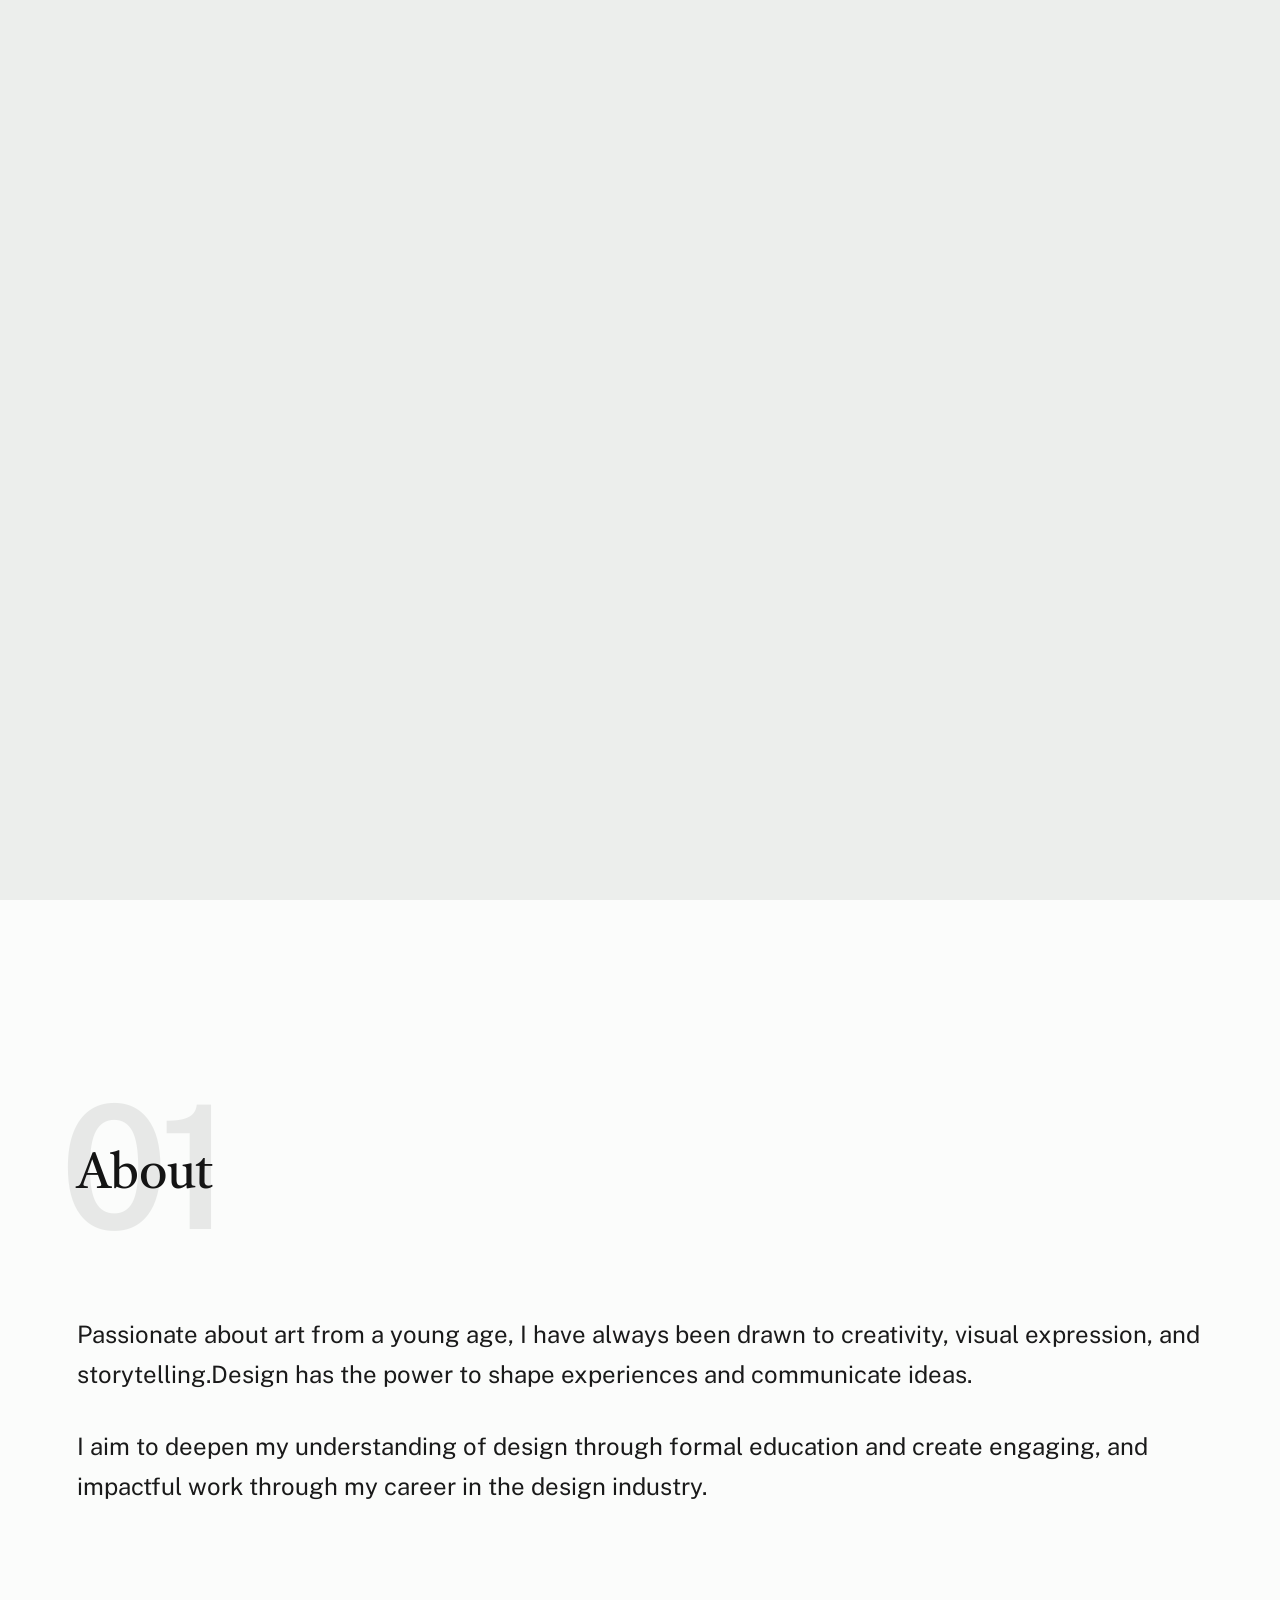
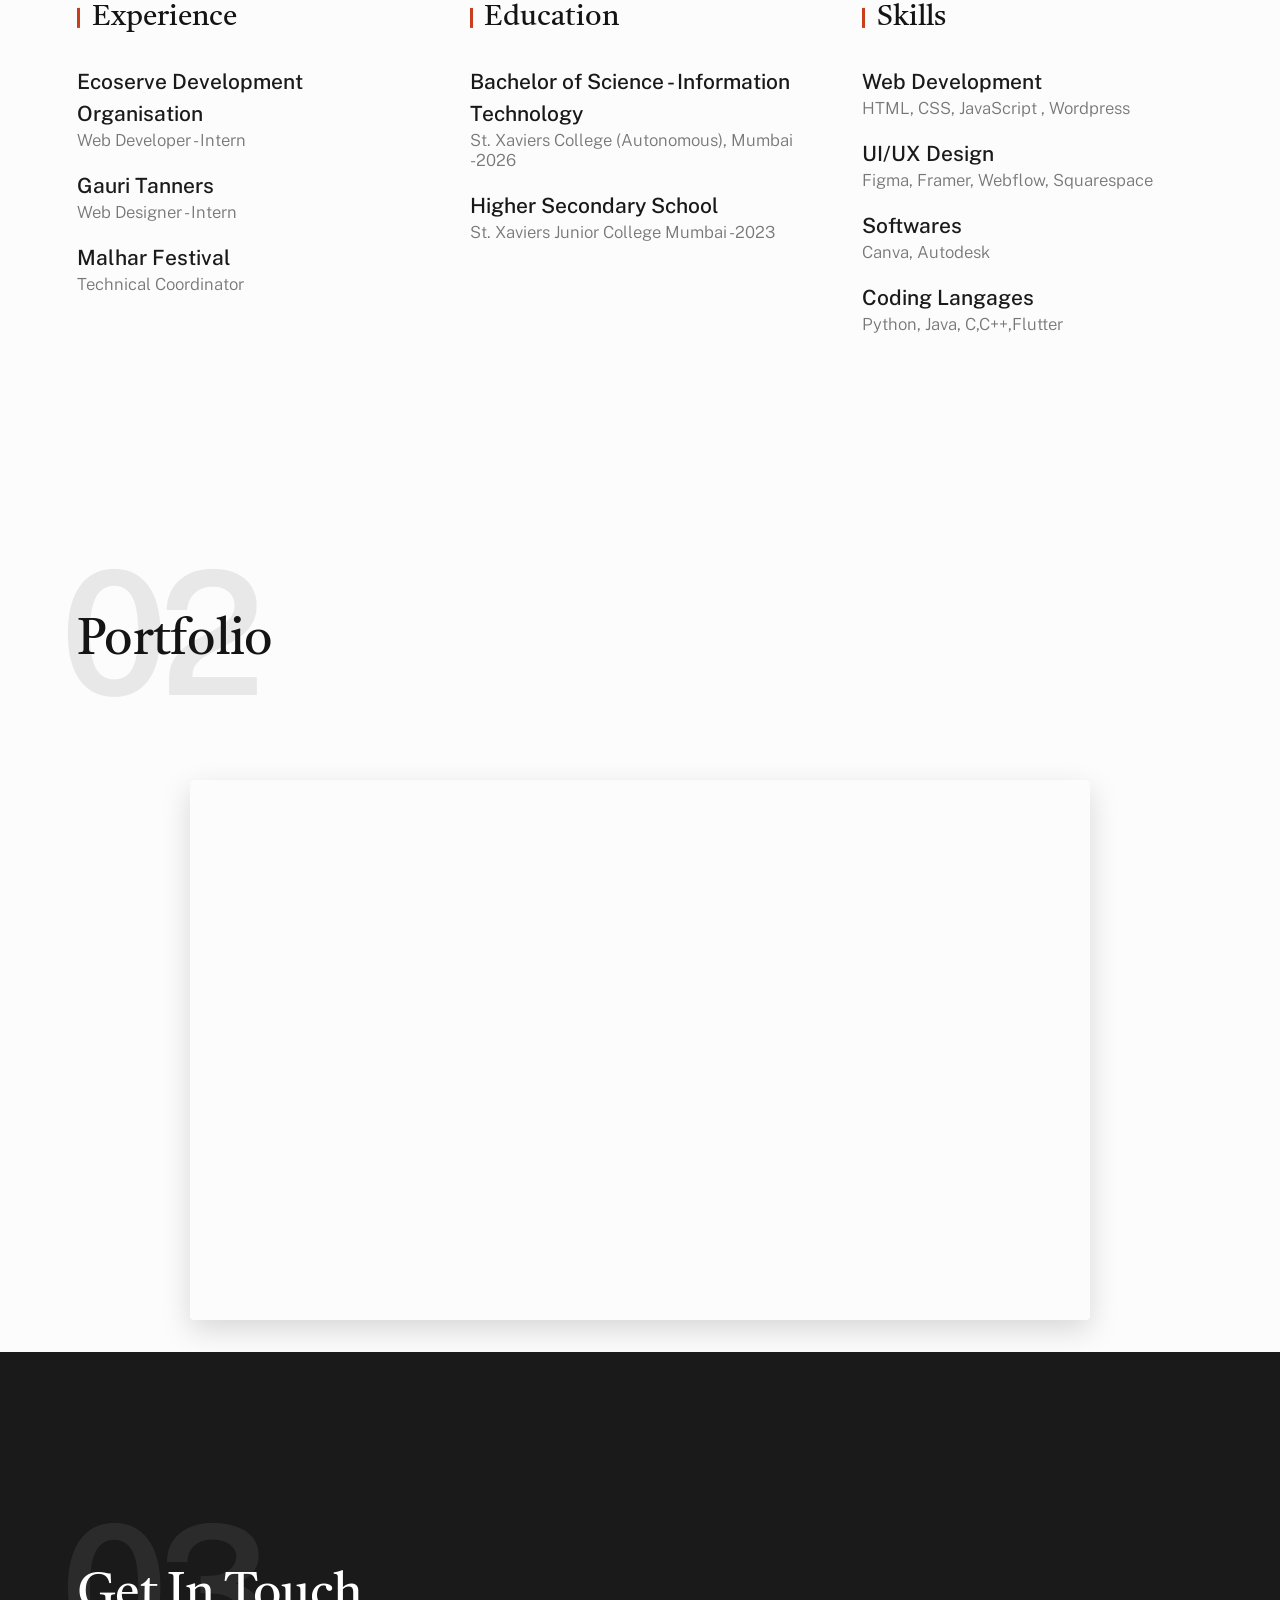
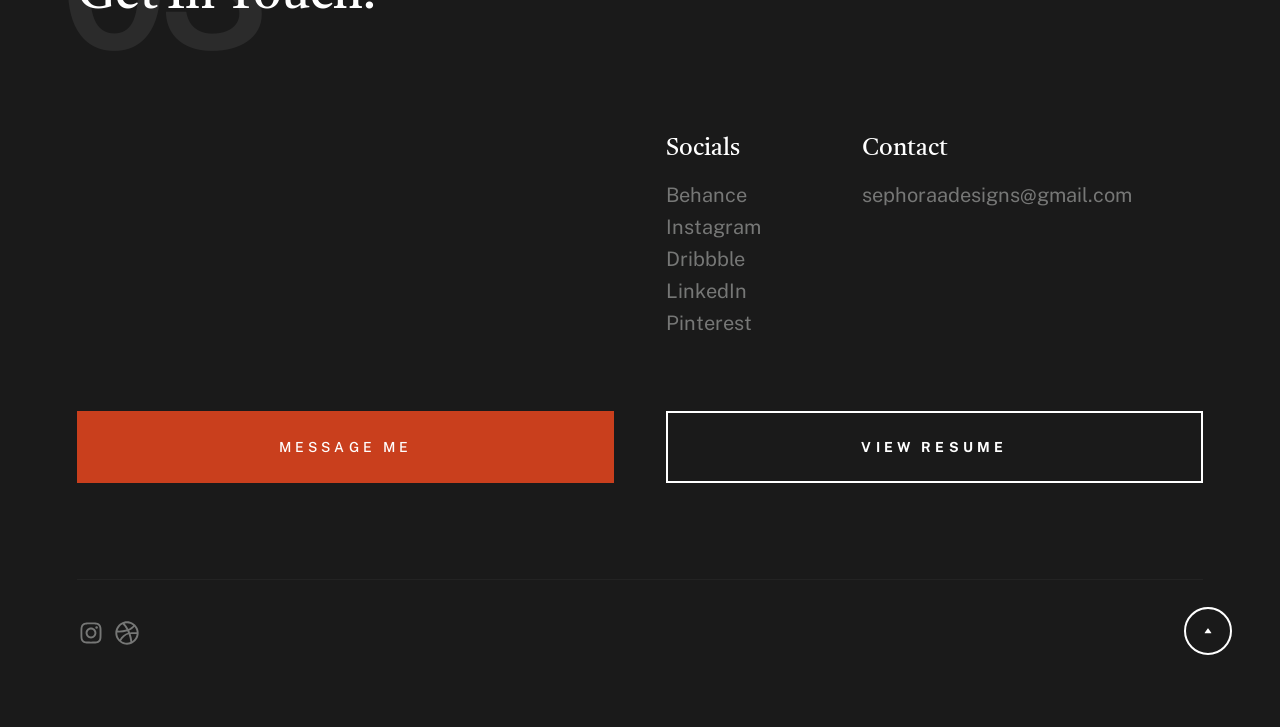
==== index.html @ ff4f4e4e "first upload" ====
<!doctype html>
<html lang="en" class="no-js">
  <head>
    <!--- basic page needs
    ================================================== -->
    <meta charset="utf-8" />
    <meta name="viewport" content="width=device-width, initial-scale=1" />
    <title>Sephora Fernandes</title>

    <script>
      document.documentElement.classList.remove("no-js");
      document.documentElement.classList.add("js");
    </script>

    <!-- CSS
    ================================================== -->
    <link rel="stylesheet" href="css/vendor.css" />
    <link rel="stylesheet" href="css/styles.css" />

    <!-- favicons
    ================================================== -->
    <link rel="apple-touch-icon" sizes="180x180" href="apple-touch-icon.png" />
    <link rel="icon" type="image/png" sizes="32x32" href="favicon-32x32.png" />
    <link rel="icon" type="image/png" sizes="16x16" href="favicon-16x16.png" />
    <link rel="manifest" href="site.webmanifest" />
  </head>

  <body id="top">
    <!-- preloader
    ================================================== -->
    <div id="preloader">
      <div id="loader" class="dots-fade">
        <div></div>
        <div></div>
        <div></div>
      </div>
    </div>

    <!-- page wrap
    ================================================== -->
    <div id="page" class="s-pagewrap">
      <!-- # site header 
        ================================================== -->
      <header class="s-header">
        <div class="row s-header__inner">
          <div class="s-header__block">
            <div class="s-header__logo">
              <a class="logo" href="index.html">
                <img src="images/logo.svg" alt="Homepage" />
              </a>
            </div>

            <a class="s-header__menu-toggle" href="#0"><span>Menu</span></a>
          </div>
          <!-- end s-header__block -->

          <nav class="s-header__nav">
            <ul class="s-header__menu-links">
              <li class="current">
                <a class="smoothscroll" href="#intro">Intro</a>
              </li>
              <li><a class="smoothscroll" href="#about">About</a></li>
              <li><a class="smoothscroll" href="#works">Works</a></li>
              <li><a class="smoothscroll" href="#footer">Contact</a></li>
            </ul>
            <!-- s-header__menu-links -->
          </nav>
          <!-- end s-header__nav -->
        </div>
        <!-- end s-header__inner -->
      </header>
      <!-- end s-header -->

      <!-- # intro
        ================================================== -->
      <section id="intro" class="s-intro target-section">
        <div class="row s-intro__content width-sixteen-col">
          <div class="column lg-12 s-intro__content-inner grid-block grid-16">
            <div class="s-intro__content-text">
              <!-- <div class="s-intro__content-pretitle text-pretitle">Hello</div> -->
              <h2 class="s-intro__content-title">
                Aspiring Designer crafting clean user-focused experiences.
              </h2>

              <div class="s-intro__content-btns">
                <a class="smoothscroll btn" href="#about">About </a>
                <a class="smoothscroll btn btn--stroke" href="#footer"
                  >Get In Touch</a
                >
              </div>
              <!-- s-intro__content-btns -->
            </div>
            <!-- s-intro__content-text -->
          </div>
          <!-- s-intro__content-inner -->
        </div>
        <!-- s-intro__content -->

        <ul class="s-intro__social social-list">
          <!-- Facebookicon -->
          <!-- <li>
            <a href="#0">
              <svg
                xmlns="http://www.w3.org/2000/svg"
                width="24"
                height="24"
                viewBox="0 0 24 24"
                style="fill: rgba(0, 0, 0, 1); transform:; -ms-filter:"
              >
                <path
                  d="M20,3H4C3.447,3,3,3.448,3,4v16c0,0.552,0.447,1,1,1h8.615v-6.96h-2.338v-2.725h2.338v-2c0-2.325,1.42-3.592,3.5-3.592 c0.699-0.002,1.399,0.034,2.095,0.107v2.42h-1.435c-1.128,0-1.348,0.538-1.348,1.325v1.735h2.697l-0.35,2.725h-2.348V21H20 c0.553,0,1-0.448,1-1V4C21,3.448,20.553,3,20,3z"
                ></path>
              </svg>
              <span class="u-screen-reader-text">Facebook</span>
            </a>
          </li> -->

          <!-- Twittericon -->
          <!-- <li>
            <a href="#0">
              <svg
                xmlns="http://www.w3.org/2000/svg"
                width="24"
                height="24"
                viewBox="0 0 24 24"
                style="fill: rgba(0, 0, 0, 1); transform:; -ms-filter:"
              >
                <path
                  d="M19.633,7.997c0.013,0.175,0.013,0.349,0.013,0.523c0,5.325-4.053,11.461-11.46,11.461c-2.282,0-4.402-0.661-6.186-1.809 c0.324,0.037,0.636,0.05,0.973,0.05c1.883,0,3.616-0.636,5.001-1.721c-1.771-0.037-3.255-1.197-3.767-2.793 c0.249,0.037,0.499,0.062,0.761,0.062c0.361,0,0.724-0.05,1.061-0.137c-1.847-0.374-3.23-1.995-3.23-3.953v-0.05 c0.537,0.299,1.16,0.486,1.82,0.511C3.534,9.419,2.823,8.184,2.823,6.787c0-0.748,0.199-1.434,0.548-2.032 c1.983,2.443,4.964,4.04,8.306,4.215c-0.062-0.3-0.1-0.611-0.1-0.923c0-2.22,1.796-4.028,4.028-4.028 c1.16,0,2.207,0.486,2.943,1.272c0.91-0.175,1.782-0.512,2.556-0.973c-0.299,0.935-0.936,1.721-1.771,2.22 c0.811-0.088,1.597-0.312,2.319-0.624C21.104,6.712,20.419,7.423,19.633,7.997z"
                ></path>
              </svg>
              <span class="u-screen-reader-text">Twitter</span>
            </a>
          </li> -->
          <li>
            <a href="#0">
              <svg
                xmlns="http://www.w3.org/2000/svg"
                width="24"
                height="24"
                viewBox="0 0 24 24"
                style="fill: rgba(0, 0, 0, 1); transform:; -ms-filter:"
              >
                <path
                  d="M11.999,7.377c-2.554,0-4.623,2.07-4.623,4.623c0,2.554,2.069,4.624,4.623,4.624c2.552,0,4.623-2.07,4.623-4.624 C16.622,9.447,14.551,7.377,11.999,7.377L11.999,7.377z M11.999,15.004c-1.659,0-3.004-1.345-3.004-3.003 c0-1.659,1.345-3.003,3.004-3.003s3.002,1.344,3.002,3.003C15.001,13.659,13.658,15.004,11.999,15.004L11.999,15.004z"
                ></path>
                <circle cx="16.806" cy="7.207" r="1.078"></circle>
                <path
                  d="M20.533,6.111c-0.469-1.209-1.424-2.165-2.633-2.632c-0.699-0.263-1.438-0.404-2.186-0.42 c-0.963-0.042-1.268-0.054-3.71-0.054s-2.755,0-3.71,0.054C7.548,3.074,6.809,3.215,6.11,3.479C4.9,3.946,3.945,4.902,3.477,6.111 c-0.263,0.7-0.404,1.438-0.419,2.186c-0.043,0.962-0.056,1.267-0.056,3.71c0,2.442,0,2.753,0.056,3.71 c0.015,0.748,0.156,1.486,0.419,2.187c0.469,1.208,1.424,2.164,2.634,2.632c0.696,0.272,1.435,0.426,2.185,0.45 c0.963,0.042,1.268,0.055,3.71,0.055s2.755,0,3.71-0.055c0.747-0.015,1.486-0.157,2.186-0.419c1.209-0.469,2.164-1.424,2.633-2.633 c0.263-0.7,0.404-1.438,0.419-2.186c0.043-0.962,0.056-1.267,0.056-3.71s0-2.753-0.056-3.71C20.941,7.57,20.801,6.819,20.533,6.111z M19.315,15.643c-0.007,0.576-0.111,1.147-0.311,1.688c-0.305,0.787-0.926,1.409-1.712,1.711c-0.535,0.199-1.099,0.303-1.67,0.311 c-0.95,0.044-1.218,0.055-3.654,0.055c-2.438,0-2.687,0-3.655-0.055c-0.569-0.007-1.135-0.112-1.669-0.311 c-0.789-0.301-1.414-0.923-1.719-1.711c-0.196-0.534-0.302-1.099-0.311-1.669c-0.043-0.95-0.053-1.218-0.053-3.654 c0-2.437,0-2.686,0.053-3.655c0.007-0.576,0.111-1.146,0.311-1.687c0.305-0.789,0.93-1.41,1.719-1.712 c0.534-0.198,1.1-0.303,1.669-0.311c0.951-0.043,1.218-0.055,3.655-0.055c2.437,0,2.687,0,3.654,0.055 c0.571,0.007,1.135,0.112,1.67,0.311c0.786,0.303,1.407,0.925,1.712,1.712c0.196,0.534,0.302,1.099,0.311,1.669 c0.043,0.951,0.054,1.218,0.054,3.655c0,2.436,0,2.698-0.043,3.654H19.315z"
                ></path>
              </svg>
              <span class="u-screen-reader-text">Instagram</span>
            </a>
          </li>
          <li>
            <a href="#0">
              <svg
                xmlns="http://www.w3.org/2000/svg"
                width="24"
                height="24"
                viewBox="0 0 24 24"
                style="fill: rgba(0, 0, 0, 1); transform:; -ms-filter:"
              >
                <path
                  d="M7.799,5.698c0.589,0,1.122,0.051,1.601,0.152c0.479,0.102,0.888,0.267,1.226,0.497 c0.337,0.23,0.598,0.539,0.783,0.929c0.184,0.389,0.276,0.873,0.276,1.452c0,0.625-0.142,1.146-0.428,1.563 c-0.285,0.417-0.708,0.76-1.27,1.028c0.764,0.22,1.335,0.607,1.712,1.16c0.377,0.553,0.566,1.219,0.566,1.998 c0,0.629-0.122,1.175-0.366,1.638c-0.244,0.463-0.576,0.84-0.995,1.13c-0.42,0.291-0.9,0.507-1.443,0.65 c-0.542,0.142-1.1,0.213-1.673,0.213H0V5.698H7.799z M7.332,10.989c0.482,0,0.879-0.115,1.191-0.346 c0.312-0.23,0.464-0.605,0.464-1.123c0-0.286-0.052-0.521-0.155-0.706c-0.103-0.184-0.241-0.328-0.413-0.434 c-0.172-0.105-0.371-0.179-0.598-0.221c-0.227-0.042-0.464-0.063-0.711-0.063H3.553v2.893H7.332z M7.561,16.508 c0.27,0,0.527-0.026,0.773-0.078c0.246-0.052,0.462-0.142,0.65-0.27c0.187-0.128,0.337-0.302,0.45-0.521 c0.113-0.22,0.169-0.501,0.169-0.843c0-0.673-0.19-1.154-0.57-1.443c-0.38-0.29-0.882-0.435-1.508-0.435H3.553v3.59H7.561z"
                ></path>
                <path
                  d="M16.358,16.622c0.387,0.376,0.943,0.564,1.668,0.564c0.521,0,0.97-0.131,1.346-0.394 c0.376-0.262,0.606-0.539,0.69-0.831h2.717c-0.435,1.348-1.101,2.31-2.001,2.886c-0.9,0.576-1.987,0.864-3.262,0.864 c-0.885,0-1.683-0.142-2.394-0.425c-0.711-0.283-1.314-0.686-1.811-1.207c-0.496-0.521-0.879-1.144-1.149-1.869 c-0.27-0.725-0.405-1.522-0.405-2.394c0-0.842,0.139-1.625,0.417-2.349c0.278-0.725,0.671-1.351,1.179-1.881 c0.508-0.529,1.114-0.946,1.821-1.249c0.706-0.303,1.488-0.455,2.346-0.455c0.957,0,1.792,0.185,2.503,0.554 c0.711,0.369,1.296,0.864,1.753,1.485c0.457,0.621,0.79,1.327,0.997,2.118c0.207,0.791,0.281,1.619,0.221,2.483h-8.36 C15.685,15.567,15.972,16.246,16.358,16.622z M19.249,11.298c-0.31-0.34-0.815-0.51-1.516-0.51c-0.457,0-0.836,0.078-1.137,0.233 c-0.301,0.156-0.542,0.349-0.722,0.58c-0.181,0.231-0.305,0.477-0.374,0.738c-0.069,0.262-0.111,0.494-0.125,0.697h4.66 C19.926,12.255,19.559,11.638,19.249,11.298z"
                ></path>
                <rect x="13.926" y="5.405" width="6.804" height="1.471"></rect>
              </svg>
              <span class="u-screen-reader-text">Behance</span>
            </a>
          </li>
          <li>
            <a href="#0">
              <svg
                xmlns="http://www.w3.org/2000/svg"
                width="24"
                height="24"
                viewBox="0 0 24 24"
                style="fill: rgba(0, 0, 0, 1); transform:; msfilter:"
              >
                <path
                  d="M20.66 6.98a9.932 9.932 0 0 0-3.641-3.64C15.486 2.447 13.813 2 12 2s-3.486.447-5.02 1.34c-1.533.893-2.747 2.107-3.64 3.64S2 10.187 2 12s.446 3.487 1.34 5.02a9.924 9.924 0 0 0 3.641 3.64C8.514 21.553 10.187 22 12 22s3.486-.447 5.02-1.34a9.932 9.932 0 0 0 3.641-3.64C21.554 15.487 22 13.813 22 12s-.446-3.487-1.34-5.02zM12 3.66c2 0 3.772.64 5.32 1.919-.92 1.174-2.286 2.14-4.1 2.9-1.002-1.813-2.088-3.327-3.261-4.54A7.715 7.715 0 0 1 12 3.66zM5.51 6.8a8.116 8.116 0 0 1 2.711-2.22c1.212 1.201 2.325 2.7 3.34 4.5-2 .6-4.114.9-6.341.9-.573 0-1.006-.013-1.3-.04A8.549 8.549 0 0 1 5.51 6.8zM3.66 12c0-.054.003-.12.01-.2.007-.08.01-.146.01-.2.254.014.641.02 1.161.02 2.666 0 5.146-.367 7.439-1.1.187.373.381.793.58 1.26-1.32.293-2.674 1.006-4.061 2.14S6.4 16.247 5.76 17.5c-1.4-1.587-2.1-3.42-2.1-5.5zM12 20.34c-1.894 0-3.594-.587-5.101-1.759.601-1.187 1.524-2.322 2.771-3.401 1.246-1.08 2.483-1.753 3.71-2.02a29.441 29.441 0 0 1 1.56 6.62 8.166 8.166 0 0 1-2.94.56zm7.08-3.96a8.351 8.351 0 0 1-2.58 2.621c-.24-2.08-.7-4.107-1.379-6.081.932-.066 1.765-.1 2.5-.1.799 0 1.686.034 2.659.1a8.098 8.098 0 0 1-1.2 3.46zm-1.24-5c-1.16 0-2.233.047-3.22.14a27.053 27.053 0 0 0-.68-1.62c2.066-.906 3.532-2.006 4.399-3.3 1.2 1.414 1.854 3.027 1.96 4.84-.812-.04-1.632-.06-2.459-.06z"
                ></path>
              </svg>
              <span class="u-screen-reader-text">Dribbble</span>
            </a>
          </li>
          <li>
            <a href="#0">
              <svg
                xmlns="http://www.w3.org/2000/svg"
                width="24"
                height="24"
                viewBox="0 0 24 24"
                style="fill: rgba(0, 0, 0, 1); transform:; -ms-filter:"
              >
                <path
                  d="M21,4H3C1.897,4,1,4.897,1,6v12c0,1.103,0.897,2,2,2h18c1.103,0,2-0.897,2-2V6C23,4.897,22.103,4,21,4z M21,6 v0.511l-9,7.2L3,6.511V6H21z M3,18V8.97l8.375,6.7C11.56,15.815,11.78,15.87,12,15.87s0.44-0.055,0.625-0.2L21,8.97V18H3z"
                ></path>
              </svg>
              <span class="u-screen-reader-text">Mail</span>
            </a>
          </li>
          <li>
            <a href="#0">
              <svg
                xmlns="http://www.w3.org/2000/svg"
                width="24"
                height="24"
                viewBox="0 0 24 24"
                style="fill: rgba(0, 0, 0, 1); transform:; msfilter:"
              >
                <path
                  d="M11.99 2C6.472 2 2 6.473 2 11.99c0 4.232 2.633 7.85 6.35 9.306-.088-.79-.166-2.006.034-2.868.182-.78 1.172-4.966 1.172-4.966s-.299-.599-.299-1.484c0-1.388.805-2.425 1.808-2.425.853 0 1.264.64 1.264 1.407 0 .858-.546 2.139-.827 3.327-.235.994.499 1.805 1.479 1.805 1.775 0 3.141-1.872 3.141-4.575 0-2.392-1.719-4.064-4.173-4.064-2.843 0-4.512 2.132-4.512 4.335 0 .858.331 1.779.744 2.28a.3.3 0 0 1 .069.286c-.076.315-.245.994-.277 1.133-.044.183-.145.222-.335.134-1.247-.581-2.027-2.405-2.027-3.871 0-3.151 2.289-6.045 6.601-6.045 3.466 0 6.159 2.469 6.159 5.77 0 3.444-2.171 6.213-5.184 6.213-1.013 0-1.964-.525-2.29-1.146l-.623 2.374c-.225.868-.834 1.956-1.241 2.62a10 10 0 0 0 2.958.445c5.517 0 9.99-4.473 9.99-9.99S17.507 2 11.99 2"
                ></path>
              </svg>
              <span class="u-screen-reader-text">Pinterest</span>
            </a>
          </li>
        </ul>
        <!-- end s-intro__social -->

        <div class="s-intro__content-media">
          <img
            src="images/sephora-intro.jpg"
            srcset="images/sephora-intro.jpg 1x, images/sephora-intro.jpg 2x"
            alt=""
          />
        </div>
        <!-- s-intro__content-media -->

        <!-- end s-intro__btn-download -->

        <div class="s-intro__scroll-down">
          <a href="#about" class="smoothscroll">
            <div class="scroll-icon">
              <svg
                xmlns="http://www.w3.org/2000/svg"
                width="24"
                height="24"
                viewBox="0 0 24 24"
                style="fill: rgba(0, 0, 0, 1); transform:; msfilter:"
              >
                <path
                  d="M11.178 19.569a.998.998 0 0 0 1.644 0l9-13A.999.999 0 0 0 21 5H3a1.002 1.002 0 0 0-.822 1.569l9 13z"
                ></path>
              </svg>
            </div>
            <span class="scroll-text u-screen-reader-text">Scroll Down</span>
          </a>
        </div>
        <!-- s-intro__scroll-down -->
      </section>
      <!-- end s-intro -->

      <!-- # about
        ================================================== -->
      <section id="about" class="s-about target-section">
        <div class="row s-about__content">
          <div class="column xl-12">
            <div class="section-header" data-num="01">
              <h2 class="text-display-title">About</h2>
            </div>
            <!-- end section-header -->

            <p class="attention-getter">
              Passionate about art from a young age, I have always been drawn to
              creativity, visual expression, and storytelling.Design has the
              power to shape experiences and communicate ideas.
            </p>

            <p class="attention-getter">
              I aim to deepen my understanding of design through formal
              education and create engaging, and impactful work through my
              career in the design industry.
            </p>

            <div class="grid-list-items s-about__blocks">
              <div class="grid-list-items__item s-about__block">
                <h4 class="s-about__block-title">Experience</h4>
                <ul class="s-about__list">
                  <li>
                    Ecoserve Development Organisation
                    <span>Web Developer - Intern </span>
                  </li>
                  <li>
                    Gauri Tanners
                    <span>Web Designer - Intern</span>
                  </li>
                  <li>
                    Malhar Festival
                    <span>Technical Coordinator</span>
                  </li>
                  <!-- <li>
                    Figma
                    <span>UI Designer</span>
                  </li>
                  <li>
                    Microsoft
                    <span>UI Designer</span>
                  </li> -->
                </ul>
              </div>
              <!--end s-about__block -->

              <div class="grid-list-items__item s-about__block">
                <h4 class="s-about__block-title">Education</h4>

                <ul class="s-about__list">
                  <li>
                    <a href="#0">
                      Bachelor of Science - Information Technology
                      <span
                        >St. Xaviers College (Autonomous), Mumbai -2026</span
                      >
                    </a>
                  </li>
                  <li>
                    <a href="#0">
                      Higher Secondary School
                      <span>St. Xaviers Junior College Mumbai -2023</span>
                    </a>
                  </li>
                </ul>
              </div>
              <!--end s-about__block -->

              <div class="grid-list-items__item s-about__block">
                <h4 class="s-about__block-title">Skills</h4>

                <ul class="s-about__list">
                  <li>
                    Web Development
                    <span>HTML, CSS, JavaScript , Wordpress</span>
                  </li>
                  <li>
                    UI/UX Design
                    <span>Figma, Framer, Webflow, Squarespace </span>
                  </li>
                  <li>
                    Softwares
                    <span>Canva, Autodesk </span>
                  </li>
                  <li>
                    Coding Langages
                    <span>Python, Java, C,C++,Flutter </span>
                  </li>
                </ul>
              </div>
              <!--end s-about__block -->
            </div>
            <!-- grid-list-items -->
          </div>
          <!--end column -->
        </div>
        <!--end s-about__content -->
      </section>
      <!-- end s-about -->

      <!-- # works
        ================================================== -->
      <!-- # works
    ================================================== -->
      <section id="works" class="s-works target-section">
        <div class="row">
          <div class="column xl-12">
            <div class="section-header" data-num="02">
              <h2 class="text-display-title">Portfolio</h2>
            </div>
            <!-- end section-header -->
          </div>
        </div>

        <div class="row">
          <div class="column xl-12">
            <div class="s-works__flipbook">
              <div
                style="
                  position: relative;
                  padding-top: max(60%, 324px);
                  width: 100%;
                  height: 0;
                "
              >
                <iframe
                  style="
                    position: absolute;
                    border: none;
                    width: 100%;
                    height: 100%;
                    left: 0;
                    top: 0;
                  "
                  src="https://online.fliphtml5.com/wwgcw/Portfolio_Final_compressed/"
                  title="Sephora Fernandes Portfolio"
                  seamless="seamless"
                  scrolling="no"
                  frameborder="0"
                  allowtransparency="true"
                  allowfullscreen="true"
                >
                </iframe>
              </div>
            </div>
            <!-- end s-works__flipbook -->
          </div>
        </div>
      </section>
      <!-- end s-works -->
      <!-- end s-works -->

      <!-- # numbers
        ================================================== -->

      <!-- end s-numbers -->

      <!-- # footer 
        ================================================== -->
      <footer id="footer" class="s-footer target-section">
        <div class="row">
          <div class="column lg-12">
            <div class="section-header light-on-dark" data-num="03">
              <h2 class="text-display-title">Get In Touch.</h2>
            </div>
            <!-- end section-header -->
          </div>
        </div>

        <div class="row s-footer__content">
          <div class="column xl-6 md-12 s-footer__block s-footer__about">
            <!-- <p class="attention-getter">
              Lorem ipsum dolor sit amet consectetur adipisicing elit. Voluptas
              illum quasi facere libero, fugiat laboriosam possimus amet
              consectetur adipisicing elit reprehenderit eveniet tempore
              quisquam ipsa id esse. Facere ratione dignissimos.
            </p> -->
          </div>
          <!-- end section-footer__about -->

          <div class="column xl-6 md-12 s-footer__block s-footer__site-links">
            <div class="row">
              <div class="column xl-4 lg-5 md-6 tab-12">
                <h5>Socials</h5>
                <ul class="link-list">
                  <!-- <li><a href="#0">Facebook</a></li> -->
                  <li>
                    <a href="https://www.behance.net/sephoraaa">Behance</a>
                  </li>
                  <li>
                    <a
                      href="https://www.instagram.com/artttgrid?utm_source=ig_web_button_share_sheet&igsh=ZDNlZDc0MzIxNw=="
                      >Instagram</a
                    >
                  </li>
                  <li><a href="#0">Dribbble</a></li>
                  <li>
                    <a href="https://www.linkedin.com/in/sephora-fernandes"
                      >LinkedIn</a
                    >
                  </li>
                  <li><a href="#0">Pinterest</a></li>
                  <!-- <li>
                    <a href="https://styleshout.com/go/hostinger/">Hostinger</a>
                  </li> -->
                </ul>
              </div>
              <div class="column xl-6 md-6 tab-12">
                <h5>Contact</h5>
                <ul class="link-list">
                  <li><a href="mailto:#0">sephoraadesigns@gmail.com</a></li>
                  <!-- <li><a href="tel:+1975432345">+197 543 2345</a></li> -->
                </ul>
              </div>
            </div>
          </div>
          <!-- end section-footer__site-links -->
        </div>
        <!-- end section-footer__content -->

        <div class="row s-footer__buttons">
          <div class="column xl-6 tab-12">
            <a href="mailto:#0" class="btn btn--primary btn--large u-fullwidth"
              >Message Me</a
            >
          </div>

          <div class="column xl-6 tab-12">
            <a
              href="/images/SephoraF_Resume.pdf"
              class="btn btn--stroke btn--large u-fullwidth"
              download
            >
              View Resume
            </a>
          </div>
        </div>
        <!-- end section-footer__buttons -->

        <div class="row s-footer__bottom">
          <div class="column xl-6 lg-12">
            <ul class="s-footer__social social-list">
              <li>
                <a href="#0">
                  <svg
                    xmlns="http://www.w3.org/2000/svg"
                    width="24"
                    height="24"
                    viewBox="0 0 24 24"
                    style="fill: rgba(0, 0, 0, 1); transform:; -ms-filter:"
                  >
                    <path
                      d="M11.999,7.377c-2.554,0-4.623,2.07-4.623,4.623c0,2.554,2.069,4.624,4.623,4.624c2.552,0,4.623-2.07,4.623-4.624 C16.622,9.447,14.551,7.377,11.999,7.377L11.999,7.377z M11.999,15.004c-1.659,0-3.004-1.345-3.004-3.003 c0-1.659,1.345-3.003,3.004-3.003s3.002,1.344,3.002,3.003C15.001,13.659,13.658,15.004,11.999,15.004L11.999,15.004z"
                    ></path>
                    <circle cx="16.806" cy="7.207" r="1.078"></circle>
                    <path
                      d="M20.533,6.111c-0.469-1.209-1.424-2.165-2.633-2.632c-0.699-0.263-1.438-0.404-2.186-0.42 c-0.963-0.042-1.268-0.054-3.71-0.054s-2.755,0-3.71,0.054C7.548,3.074,6.809,3.215,6.11,3.479C4.9,3.946,3.945,4.902,3.477,6.111 c-0.263,0.7-0.404,1.438-0.419,2.186c-0.043,0.962-0.056,1.267-0.056,3.71c0,2.442,0,2.753,0.056,3.71 c0.015,0.748,0.156,1.486,0.419,2.187c0.469,1.208,1.424,2.164,2.634,2.632c0.696,0.272,1.435,0.426,2.185,0.45 c0.963,0.042,1.268,0.055,3.71,0.055s2.755,0,3.71-0.055c0.747-0.015,1.486-0.157,2.186-0.419c1.209-0.469,2.164-1.424,2.633-2.633 c0.263-0.7,0.404-1.438,0.419-2.186c0.043-0.962,0.056-1.267,0.056-3.71s0-2.753-0.056-3.71C20.941,7.57,20.801,6.819,20.533,6.111z M19.315,15.643c-0.007,0.576-0.111,1.147-0.311,1.688c-0.305,0.787-0.926,1.409-1.712,1.711c-0.535,0.199-1.099,0.303-1.67,0.311 c-0.95,0.044-1.218,0.055-3.654,0.055c-2.438,0-2.687,0-3.655-0.055c-0.569-0.007-1.135-0.112-1.669-0.311 c-0.789-0.301-1.414-0.923-1.719-1.711c-0.196-0.534-0.302-1.099-0.311-1.669c-0.043-0.95-0.053-1.218-0.053-3.654 c0-2.437,0-2.686,0.053-3.655c0.007-0.576,0.111-1.146,0.311-1.687c0.305-0.789,0.93-1.41,1.719-1.712 c0.534-0.198,1.1-0.303,1.669-0.311c0.951-0.043,1.218-0.055,3.655-0.055c2.437,0,2.687,0,3.654,0.055 c0.571,0.007,1.135,0.112,1.67,0.311c0.786,0.303,1.407,0.925,1.712,1.712c0.196,0.534,0.302,1.099,0.311,1.669 c0.043,0.951,0.054,1.218,0.054,3.655c0,2.436,0,2.698-0.043,3.654H19.315z"
                    ></path>
                  </svg>
                  <span class="u-screen-reader-text">Instagram</span>
                </a>
              </li>
              <li>
                <a href="#0">
                  <svg
                    xmlns="http://www.w3.org/2000/svg"
                    width="24"
                    height="24"
                    viewBox="0 0 24 24"
                    style="fill: rgba(0, 0, 0, 1); transform:; msfilter:"
                  >
                    <path
                      d="M20.66 6.98a9.932 9.932 0 0 0-3.641-3.64C15.486 2.447 13.813 2 12 2s-3.486.447-5.02 1.34c-1.533.893-2.747 2.107-3.64 3.64S2 10.187 2 12s.446 3.487 1.34 5.02a9.924 9.924 0 0 0 3.641 3.64C8.514 21.553 10.187 22 12 22s3.486-.447 5.02-1.34a9.932 9.932 0 0 0 3.641-3.64C21.554 15.487 22 13.813 22 12s-.446-3.487-1.34-5.02zM12 3.66c2 0 3.772.64 5.32 1.919-.92 1.174-2.286 2.14-4.1 2.9-1.002-1.813-2.088-3.327-3.261-4.54A7.715 7.715 0 0 1 12 3.66zM5.51 6.8a8.116 8.116 0 0 1 2.711-2.22c1.212 1.201 2.325 2.7 3.34 4.5-2 .6-4.114.9-6.341.9-.573 0-1.006-.013-1.3-.04A8.549 8.549 0 0 1 5.51 6.8zM3.66 12c0-.054.003-.12.01-.2.007-.08.01-.146.01-.2.254.014.641.02 1.161.02 2.666 0 5.146-.367 7.439-1.1.187.373.381.793.58 1.26-1.32.293-2.674 1.006-4.061 2.14S6.4 16.247 5.76 17.5c-1.4-1.587-2.1-3.42-2.1-5.5zM12 20.34c-1.894 0-3.594-.587-5.101-1.759.601-1.187 1.524-2.322 2.771-3.401 1.246-1.08 2.483-1.753 3.71-2.02a29.441 29.441 0 0 1 1.56 6.62 8.166 8.166 0 0 1-2.94.56zm7.08-3.96a8.351 8.351 0 0 1-2.58 2.621c-.24-2.08-.7-4.107-1.379-6.081.932-.066 1.765-.1 2.5-.1.799 0 1.686.034 2.659.1a8.098 8.098 0 0 1-1.2 3.46zm-1.24-5c-1.16 0-2.233.047-3.22.14a27.053 27.053 0 0 0-.68-1.62c2.066-.906 3.532-2.006 4.399-3.3 1.2 1.414 1.854 3.027 1.96 4.84-.812-.04-1.632-.06-2.459-.06z"
                    ></path>
                  </svg>
                  <span class="u-screen-reader-text">Dribbble</span>
                </a>
              </li>
            </ul>
          </div>
          <!-- end section-footer__social -->

          <div class="column xl-6 lg-12">
            <p class="ss-copyright">
              <!-- <span>© Copyright Hudson 2023</span>
              <span
                >Design by
                <a href="https://styleshout.com/">StyleShout</a> Distribution by
                <a href="https://themewagon.com">ThemeWagon</a></span
              > -->
            </p>
          </div>
        </div>
        <!-- end section-footer__bottom -->

        <div class="ss-go-top">
          <a class="smoothscroll" title="Back to Top" href="#top">
            <svg
              xmlns="http://www.w3.org/2000/svg"
              width="24"
              height="24"
              viewBox="0 0 24 24"
              style="fill: rgba(0, 0, 0, 1); transform:; msfilter:"
            >
              <path
                d="M5.536 21.886a1.004 1.004 0 0 0 1.033-.064l13-9a1 1 0 0 0 0-1.644l-13-9A1 1 0 0 0 5 3v18a1 1 0 0 0 .536.886z"
              ></path>
            </svg>
          </a>
          <span>Back To Top</span>
        </div>
        <!-- end ss-go-top -->
      </footer>
      <!-- end s-footer -->
    </div>
    <!-- end page-wrap -->

    <!-- Java Script
    ================================================== -->
    <script src="js/plugins.js"></script>
    <script src="js/main.js"></script>
  </body>
</html>
---- css/vendor.css ----
/* ===================================================================
 * Hudson Third-party Stylesheets
 * Template Ver. 1.0.0
 * 04-03-2023
 * -------------------------------------------------------------------
 *
 * TOC:
 * # PrismJS 
 * # Swiper
 * # GLightbox
 *
 * ------------------------------------------------------------------- */
 

/* ===================================================================
 * # PrismJS 1.20.0
 *   https://prismjs.com/download.html#themes=prism-okaidia&languages=markup+css+clike+javascript+markup-templating+php 
 *   
 *   okaidia theme for JavaScript, CSS and HTML
 *   Loosely based on Monokai textmate theme by http://www.monokai.nl/
 *   @author ocodia
 * ------------------------------------------------------------------- */
code[class*=language-],
pre[class*=language-] {
    color          : #f8f8f2;
    background     : none;
    text-shadow    : 0 1px rgba(0, 0, 0, 0.3);
    font-family    : var(--font-mono);
    font-size      : calc(var(--text-size) * 0.9444);
    text-align     : left;
    white-space    : pre;
    word-spacing   : normal;
    word-break     : normal;
    word-wrap      : normal;
    line-height    : var(--vspace-1);
    -moz-tab-size  : 4;
    -o-tab-size    : 4;
    tab-size       : 4;
    -webkit-hyphens: none;
    hyphens        : none;
}

/* Code blocks */
pre[class*=language-] {
    padding : var(--vspace-0_5) 0 var(--vspace-1);
    margin  : var(--vspace-1) 0;
    overflow: auto;
}

:not(pre)>code[class*=language-],
pre[class*=language-] {
    background: #272822;
}

/* Inline code */
:not(pre)>code[class*=language-] {
    padding    : 0.1em;
    white-space: normal;
}

.token.comment,
.token.prolog,
.token.doctype,
.token.cdata {
    color: slategray;
}

.token.punctuation {
    color: #f8f8f2;
}

.token.namespace {
    opacity: 0.7;
}

.token.property,
.token.tag,
.token.constant,
.token.symbol,
.token.deleted {
    color: #f92672;
}

.token.boolean,
.token.number {
    color: #ae81ff;
}

.token.selector,
.token.attr-name,
.token.string,
.token.char,
.token.builtin,
.token.inserted {
    color: #a6e22e;
}

.token.operator,
.token.entity,
.token.url,
.language-css .token.string,
.style .token.string,
.token.variable {
    color: #f8f8f2;
}

.token.atrule,
.token.attr-value,
.token.function,
.token.class-name {
    color: #e6db74;
}

.token.keyword {
    color: #66d9ef;
}

.token.regex,
.token.important {
    color: #fd971f;
}

.token.important,
.token.bold {
    font-weight: bold;
}

.token.italic {
    font-style: italic;
}

.token.entity {
    cursor: help;
}


/* ===================================================================
 * # Swiper 6.4.5
 *   Most modern mobile touch slider and framework with hardware accelerated transitions
 *   https://swiperjs.com
 *
 *   Copyright 2014-2020 Vladimir Kharlampidi
 *
 *   Released under the MIT License
 *
 *   Released on: December 18, 2020
 * ------------------------------------------------------------------- */
@font-face {
    font-family: "swiper-icons";
    src        : url("data:application/font-woff;charset=utf-8;base64, [base64]//wADZ2x5ZgAAAywAAADMAAAD2MHtryVoZWFkAAABbAAAADAAAAA2E2+eoWhoZWEAAAGcAAAAHwAAACQC9gDzaG10eAAAAigAAAAZAAAArgJkABFsb2NhAAAC0AAAAFoAAABaFQAUGG1heHAAAAG8AAAAHwAAACAAcABAbmFtZQAAA/gAAAE5AAACXvFdBwlwb3N0AAAFNAAAAGIAAACE5s74hXjaY2BkYGAAYpf5Hu/j+W2+MnAzMYDAzaX6QjD6/4//Bxj5GA8AuRwMYGkAPywL13jaY2BkYGA88P8Agx4j+/8fQDYfA1AEBWgDAIB2BOoAeNpjYGRgYNBh4GdgYgABEMnIABJzYNADCQAACWgAsQB42mNgYfzCOIGBlYGB0YcxjYGBwR1Kf2WQZGhhYGBiYGVmgAFGBiQQkOaawtDAoMBQxXjg/wEGPcYDDA4wNUA2CCgwsAAAO4EL6gAAeNpj2M0gyAACqxgGNWBkZ2D4/wMA+xkDdgAAAHjaY2BgYGaAYBkGRgYQiAHyGMF8FgYHIM3DwMHABGQrMOgyWDLEM1T9/w8UBfEMgLzE////P/5//f/V/xv+r4eaAAeMbAxwIUYmIMHEgKYAYjUcsDAwsLKxc3BycfPw8jEQA/[base64]/uznmfPFBNODM2K7MTQ45YEAZqGP81AmGGcF3iPqOop0r1SPTaTbVkfUe4HXj97wYE+yNwWYxwWu4v1ugWHgo3S1XdZEVqWM7ET0cfnLGxWfkgR42o2PvWrDMBSFj/IHLaF0zKjRgdiVMwScNRAoWUoH78Y2icB/yIY09An6AH2Bdu/UB+yxopYshQiEvnvu0dURgDt8QeC8PDw7Fpji3fEA4z/PEJ6YOB5hKh4dj3EvXhxPqH/SKUY3rJ7srZ4FZnh1PMAtPhwP6fl2PMJMPDgeQ4rY8YT6Gzao0eAEA409DuggmTnFnOcSCiEiLMgxCiTI6Cq5DZUd3Qmp10vO0LaLTd2cjN4fOumlc7lUYbSQcZFkutRG7g6JKZKy0RmdLY680CDnEJ+UMkpFFe1RN7nxdVpXrC4aTtnaurOnYercZg2YVmLN/d/gczfEimrE/fs/bOuq29Zmn8tloORaXgZgGa78yO9/cnXm2BpaGvq25Dv9S4E9+5SIc9PqupJKhYFSSl47+Qcr1mYNAAAAeNptw0cKwkAAAMDZJA8Q7OUJvkLsPfZ6zFVERPy8qHh2YER+3i/BP83vIBLLySsoKimrqKqpa2hp6+jq6RsYGhmbmJqZSy0sraxtbO3sHRydnEMU4uR6yx7JJXveP7WrDycAAAAAAAH//wACeNpjYGRgYOABYhkgZgJCZgZNBkYGLQZtIJsFLMYAAAw3ALgAeNolizEKgDAQBCchRbC2sFER0YD6qVQiBCv/H9ezGI6Z5XBAw8CBK/m5iQQVauVbXLnOrMZv2oLdKFa8Pjuru2hJzGabmOSLzNMzvutpB3N42mNgZGBg4GKQYzBhYMxJLMlj4GBgAYow/P/PAJJhLM6sSoWKfWCAAwDAjgbRAAB42mNgYGBkAIIbCZo5IPrmUn0hGA0AO8EFTQAA") format("woff");
    font-weight: 400;
    font-style : normal;
}

:root {
    --swiper-theme-color: #007aff;
}

.swiper-container {
    margin-left : auto;
    margin-right: auto;
    position    : relative;
    overflow    : hidden;
    list-style  : none;
    padding     : 0;
    /* Fix of Webkit flickering */
    z-index     : 1;
}

.swiper-container-vertical>.swiper-wrapper {
    flex-direction: column;
}

.swiper-wrapper {
    position           : relative;
    width              : 100%;
    height             : 100%;
    z-index            : 1;
    display            : flex;
    transition-property: transform;
    box-sizing         : content-box;
}

.swiper-container-android .swiper-slide,
.swiper-wrapper {
    transform: translate3d(0px, 0, 0);
}

.swiper-container-multirow>.swiper-wrapper {
    flex-wrap: wrap;
}

.swiper-container-multirow-column>.swiper-wrapper {
    flex-wrap     : wrap;
    flex-direction: column;
}

.swiper-container-free-mode>.swiper-wrapper {
    transition-timing-function: ease-out;
    margin                    : 0 auto;
}

.swiper-slide {
    flex-shrink        : 0;
    width              : 100%;
    height             : 100%;
    position           : relative;
    transition-property: transform;
}

.swiper-slide-invisible-blank {
    visibility: hidden;
}

/* Auto Height */
.swiper-container-autoheight,
.swiper-container-autoheight .swiper-slide {
    height: auto;
}

.swiper-container-autoheight .swiper-wrapper {
    align-items        : flex-start;
    transition-property: transform, height;
}

/* 3D Effects */
.swiper-container-3d {
    perspective: 1200px;
}

.swiper-container-3d .swiper-wrapper,
.swiper-container-3d .swiper-slide,
.swiper-container-3d .swiper-slide-shadow-left,
.swiper-container-3d .swiper-slide-shadow-right,
.swiper-container-3d .swiper-slide-shadow-top,
.swiper-container-3d .swiper-slide-shadow-bottom,
.swiper-container-3d .swiper-cube-shadow {
    transform-style: preserve-3d;
}

.swiper-container-3d .swiper-slide-shadow-left,
.swiper-container-3d .swiper-slide-shadow-right,
.swiper-container-3d .swiper-slide-shadow-top,
.swiper-container-3d .swiper-slide-shadow-bottom {
    position      : absolute;
    left          : 0;
    top           : 0;
    width         : 100%;
    height        : 100%;
    pointer-events: none;
    z-index       : 10;
}

.swiper-container-3d .swiper-slide-shadow-left {
    background-image: linear-gradient(to left, rgba(0, 0, 0, 0.5), rgba(0, 0, 0, 0));
}

.swiper-container-3d .swiper-slide-shadow-right {
    background-image: linear-gradient(to right, rgba(0, 0, 0, 0.5), rgba(0, 0, 0, 0));
}

.swiper-container-3d .swiper-slide-shadow-top {
    background-image: linear-gradient(to top, rgba(0, 0, 0, 0.5), rgba(0, 0, 0, 0));
}

.swiper-container-3d .swiper-slide-shadow-bottom {
    background-image: linear-gradient(to bottom, rgba(0, 0, 0, 0.5), rgba(0, 0, 0, 0));
}

/* CSS Mode */
.swiper-container-css-mode>.swiper-wrapper {
    overflow          : auto;
    scrollbar-width   : none;
    /* For Firefox */
    -ms-overflow-style: none;
    /* For Internet Explorer and Edge */
}

.swiper-container-css-mode>.swiper-wrapper::-webkit-scrollbar {
    display: none;
}

.swiper-container-css-mode>.swiper-wrapper>.swiper-slide {
    scroll-snap-align: start start;
}

.swiper-container-horizontal.swiper-container-css-mode>.swiper-wrapper {
    scroll-snap-type: x mandatory;
}

.swiper-container-vertical.swiper-container-css-mode>.swiper-wrapper {
    scroll-snap-type: y mandatory;
}

:root {
    --swiper-navigation-size : 44px;
    /*
    --swiper-navigation-color: var(--swiper-theme-color);
    */
}

.swiper-button-prev,
.swiper-button-next {
    position       : absolute;
    top            : 50%;
    width          : calc(var(--swiper-navigation-size) / 44 * 27);
    height         : var(--swiper-navigation-size);
    margin-top     : calc(-1 * var(--swiper-navigation-size) / 2);
    z-index        : 10;
    cursor         : pointer;
    display        : flex;
    align-items    : center;
    justify-content: center;
    color          : var(--swiper-navigation-color, var(--swiper-theme-color));
}

.swiper-button-prev.swiper-button-disabled,
.swiper-button-next.swiper-button-disabled {
    opacity       : 0.35;
    cursor        : auto;
    pointer-events: none;
}

.swiper-button-prev:after,
.swiper-button-next:after {
    font-family   : swiper-icons;
    font-size     : var(--swiper-navigation-size);
    text-transform: none !important;
    letter-spacing: 0;
    text-transform: none;
    font-variant  : initial;
    line-height   : 1;
}

.swiper-button-prev,
.swiper-container-rtl .swiper-button-next {
    left : 10px;
    right: auto;
}

.swiper-button-prev:after,
.swiper-container-rtl .swiper-button-next:after {
    content: "prev";
}

.swiper-button-next,
.swiper-container-rtl .swiper-button-prev {
    right: 10px;
    left : auto;
}

.swiper-button-next:after,
.swiper-container-rtl .swiper-button-prev:after {
    content: "next";
}

.swiper-button-prev.swiper-button-white,
.swiper-button-next.swiper-button-white {
    --swiper-navigation-color: #ffffff;
}

.swiper-button-prev.swiper-button-black,
.swiper-button-next.swiper-button-black {
    --swiper-navigation-color: #000000;
}

.swiper-button-lock {
    display: none;
}

:root {
    /*
    --swiper-pagination-color: var(--swiper-theme-color);
    */
}

.swiper-pagination {
    position  : absolute;
    text-align: center;
    transition: 300ms opacity;
    transform : translate3d(0, 0, 0);
    z-index   : 10;
}

.swiper-pagination.swiper-pagination-hidden {
    opacity: 0;
}

/* Common Styles */
.swiper-pagination-fraction,
.swiper-pagination-custom,
.swiper-container-horizontal>.swiper-pagination-bullets {
    bottom: 10px;
    left  : 0;
    width : 100%;
}

/* Bullets */
.swiper-pagination-bullets-dynamic {
    overflow : hidden;
    font-size: 0;
}

.swiper-pagination-bullets-dynamic .swiper-pagination-bullet {
    transform: scale(0.33);
    position : relative;
}

.swiper-pagination-bullets-dynamic .swiper-pagination-bullet-active {
    transform: scale(1);
}

.swiper-pagination-bullets-dynamic .swiper-pagination-bullet-active-main {
    transform: scale(1);
}

.swiper-pagination-bullets-dynamic .swiper-pagination-bullet-active-prev {
    transform: scale(0.66);
}

.swiper-pagination-bullets-dynamic .swiper-pagination-bullet-active-prev-prev {
    transform: scale(0.33);
}

.swiper-pagination-bullets-dynamic .swiper-pagination-bullet-active-next {
    transform: scale(0.66);
}

.swiper-pagination-bullets-dynamic .swiper-pagination-bullet-active-next-next {
    transform: scale(0.33);
}

.swiper-pagination-bullet {
    width        : 8px;
    height       : 8px;
    display      : inline-block;
    border-radius: 100%;
    background   : #000;
    opacity      : 0.2;
}

button.swiper-pagination-bullet {
    border            : none;
    margin            : 0;
    padding           : 0;
    box-shadow        : none;
    -webkit-appearance: none;
    -moz-appearance   : none;
    appearance        : none;
}

.swiper-pagination-clickable .swiper-pagination-bullet {
    cursor: pointer;
}

.swiper-pagination-bullet-active {
    opacity   : 1;
    background: var(--swiper-pagination-color, var(--swiper-theme-color));
}

.swiper-container-vertical>.swiper-pagination-bullets {
    right    : 10px;
    top      : 50%;
    transform: translate3d(0px, -50%, 0);
}

.swiper-container-vertical>.swiper-pagination-bullets .swiper-pagination-bullet {
    margin : 6px 0;
    display: block;
}

.swiper-container-vertical>.swiper-pagination-bullets.swiper-pagination-bullets-dynamic {
    top      : 50%;
    transform: translateY(-50%);
    width    : 8px;
}

.swiper-container-vertical>.swiper-pagination-bullets.swiper-pagination-bullets-dynamic .swiper-pagination-bullet {
    display   : inline-block;
    transition: 200ms transform, 200ms top;
}

.swiper-container-horizontal>.swiper-pagination-bullets .swiper-pagination-bullet {
    margin: 0 4px;
}

.swiper-container-horizontal>.swiper-pagination-bullets.swiper-pagination-bullets-dynamic {
    left       : 50%;
    transform  : translateX(-50%);
    white-space: nowrap;
}

.swiper-container-horizontal>.swiper-pagination-bullets.swiper-pagination-bullets-dynamic .swiper-pagination-bullet {
    transition: 200ms transform, 200ms left;
}

.swiper-container-horizontal.swiper-container-rtl>.swiper-pagination-bullets-dynamic .swiper-pagination-bullet {
    transition: 200ms transform, 200ms right;
}

/* Progress */
.swiper-pagination-progressbar {
    background: rgba(0, 0, 0, 0.25);
    position  : absolute;
}

.swiper-pagination-progressbar .swiper-pagination-progressbar-fill {
    background      : var(--swiper-pagination-color, var(--swiper-theme-color));
    position        : absolute;
    left            : 0;
    top             : 0;
    width           : 100%;
    height          : 100%;
    transform       : scale(0);
    transform-origin: left top;
}

.swiper-container-rtl .swiper-pagination-progressbar .swiper-pagination-progressbar-fill {
    transform-origin: right top;
}

.swiper-container-horizontal>.swiper-pagination-progressbar,
.swiper-container-vertical>.swiper-pagination-progressbar.swiper-pagination-progressbar-opposite {
    width : 100%;
    height: 4px;
    left  : 0;
    top   : 0;
}

.swiper-container-vertical>.swiper-pagination-progressbar,
.swiper-container-horizontal>.swiper-pagination-progressbar.swiper-pagination-progressbar-opposite {
    width : 4px;
    height: 100%;
    left  : 0;
    top   : 0;
}

.swiper-pagination-white {
    --swiper-pagination-color: #ffffff;
}

.swiper-pagination-black {
    --swiper-pagination-color: #000000;
}

.swiper-pagination-lock {
    display: none;
}

/* Scrollbar */
.swiper-scrollbar {
    border-radius   : 10px;
    position        : relative;
    -ms-touch-action: none;
    background      : rgba(0, 0, 0, 0.1);
}

.swiper-container-horizontal>.swiper-scrollbar {
    position: absolute;
    left    : 1%;
    bottom  : 3px;
    z-index : 50;
    height  : 5px;
    width   : 98%;
}

.swiper-container-vertical>.swiper-scrollbar {
    position: absolute;
    right   : 3px;
    top     : 1%;
    z-index : 50;
    width   : 5px;
    height  : 98%;
}

.swiper-scrollbar-drag {
    height       : 100%;
    width        : 100%;
    position     : relative;
    background   : rgba(0, 0, 0, 0.5);
    border-radius: 10px;
    left         : 0;
    top          : 0;
}

.swiper-scrollbar-cursor-drag {
    cursor: move;
}

.swiper-scrollbar-lock {
    display: none;
}

.swiper-zoom-container {
    width          : 100%;
    height         : 100%;
    display        : flex;
    justify-content: center;
    align-items    : center;
    text-align     : center;
}

.swiper-zoom-container>img,
.swiper-zoom-container>svg,
.swiper-zoom-container>canvas {
    max-width    : 100%;
    max-height   : 100%;
    -o-object-fit: contain;
    object-fit   : contain;
}

.swiper-slide-zoomed {
    cursor: move;
}

/* Preloader */
:root {
    /*
    --swiper-preloader-color: var(--swiper-theme-color);
    */
}

.swiper-lazy-preloader {
    width           : 42px;
    height          : 42px;
    position        : absolute;
    left            : 50%;
    top             : 50%;
    margin-left     : -21px;
    margin-top      : -21px;
    z-index         : 10;
    transform-origin: 50%;
    animation       : swiper-preloader-spin 1s infinite linear;
    box-sizing      : border-box;
    border          : 4px solid var(--swiper-preloader-color, var(--swiper-theme-color));
    border-radius   : 50%;
    border-top-color: transparent;
}

.swiper-lazy-preloader-white {
    --swiper-preloader-color: #fff;
}

.swiper-lazy-preloader-black {
    --swiper-preloader-color: #000;
}

@keyframes swiper-preloader-spin {
    100% {
        transform: rotate(360deg);
    }
}

/* a11y */
.swiper-container .swiper-notification {
    position      : absolute;
    left          : 0;
    top           : 0;
    pointer-events: none;
    opacity       : 0;
    z-index       : -1000;
}

.swiper-container-fade.swiper-container-free-mode .swiper-slide {
    transition-timing-function: ease-out;
}

.swiper-container-fade .swiper-slide {
    pointer-events     : none;
    transition-property: opacity;
}

.swiper-container-fade .swiper-slide .swiper-slide {
    pointer-events: none;
}

.swiper-container-fade .swiper-slide-active,
.swiper-container-fade .swiper-slide-active .swiper-slide-active {
    pointer-events: auto;
}

.swiper-container-cube {
    overflow: visible;
}

.swiper-container-cube .swiper-slide {
    pointer-events             : none;
    -webkit-backface-visibility: hidden;
    backface-visibility        : hidden;
    z-index                    : 1;
    visibility                 : hidden;
    transform-origin           : 0 0;
    width                      : 100%;
    height                     : 100%;
}

.swiper-container-cube .swiper-slide .swiper-slide {
    pointer-events: none;
}

.swiper-container-cube.swiper-container-rtl .swiper-slide {
    transform-origin: 100% 0;
}

.swiper-container-cube .swiper-slide-active,
.swiper-container-cube .swiper-slide-active .swiper-slide-active {
    pointer-events: auto;
}

.swiper-container-cube .swiper-slide-active,
.swiper-container-cube .swiper-slide-next,
.swiper-container-cube .swiper-slide-prev,
.swiper-container-cube .swiper-slide-next+.swiper-slide {
    pointer-events: auto;
    visibility    : visible;
}

.swiper-container-cube .swiper-slide-shadow-top,
.swiper-container-cube .swiper-slide-shadow-bottom,
.swiper-container-cube .swiper-slide-shadow-left,
.swiper-container-cube .swiper-slide-shadow-right {
    z-index                    : 0;
    -webkit-backface-visibility: hidden;
    backface-visibility        : hidden;
}

.swiper-container-cube .swiper-cube-shadow {
    position  : absolute;
    left      : 0;
    bottom    : 0px;
    width     : 100%;
    height    : 100%;
    background: #000;
    opacity   : 0.6;
    filter    : blur(50px);
    z-index   : 0;
}

.swiper-container-flip {
    overflow: visible;
}

.swiper-container-flip .swiper-slide {
    pointer-events             : none;
    -webkit-backface-visibility: hidden;
    backface-visibility        : hidden;
    z-index                    : 1;
}

.swiper-container-flip .swiper-slide .swiper-slide {
    pointer-events: none;
}

.swiper-container-flip .swiper-slide-active,
.swiper-container-flip .swiper-slide-active .swiper-slide-active {
    pointer-events: auto;
}

.swiper-container-flip .swiper-slide-shadow-top,
.swiper-container-flip .swiper-slide-shadow-bottom,
.swiper-container-flip .swiper-slide-shadow-left,
.swiper-container-flip .swiper-slide-shadow-right {
    z-index                    : 0;
    -webkit-backface-visibility: hidden;
    backface-visibility        : hidden;
}


/* ==========================================================================
 * # GLightbox
 *
 * GLightbox 3.2.0
 * https://biati-digital.github.io/glightbox/
 * -------------------------------------------------------------------------- 
 */
.glightbox-container {
    width                      : 100%;
    height                     : 100%;
    position                   : fixed;
    top                        : 0;
    left                       : 0;
    z-index                    : 999999 !important;
    overflow                   : hidden;
    touch-action               : none;
    -webkit-text-size-adjust   : 100%;
    -moz-text-size-adjust      : 100%;
    text-size-adjust           : 100%;
    -webkit-backface-visibility: hidden;
    backface-visibility        : hidden;
    outline                    : none;
}

.glightbox-container.inactive {
    display: none;
}

.glightbox-container .gcontainer {
    position: relative;
    width   : 100%;
    height  : 100%;
    z-index : 9999;
    overflow: hidden;
}

.glightbox-container .gslider {
    transition     : transform 0.4s ease;
    height         : 100%;
    left           : 0;
    top            : 0;
    width          : 100%;
    position       : relative;
    overflow       : hidden;
    display        : flex !important;
    justify-content: center;
    align-items    : center;
    transform      : translate3d(0, 0, 0);
}

.glightbox-container .gslide {
    width              : 100%;
    position           : absolute;
    -webkit-user-select: none;
    -moz-user-select   : none;
    user-select        : none;
    display            : flex;
    align-items        : center;
    justify-content    : center;
    opacity            : 0;
}

.glightbox-container .gslide.current {
    opacity : 1;
    z-index : 99999;
    position: relative;
}

.glightbox-container .gslide.prev {
    opacity: 1;
    z-index: 9999;
}

.glightbox-container .gslide-inner-content {
    width: 100%;
}

.glightbox-container .ginner-container {
    position       : relative;
    width          : 100%;
    display        : flex;
    justify-content: center;
    flex-direction : column;
    max-width      : 100%;
    margin         : auto;
    height         : 100vh;
}

.glightbox-container .ginner-container.gvideo-container {
    width: 100%;
}

.glightbox-container .ginner-container.desc-bottom,
.glightbox-container .ginner-container.desc-top {
    flex-direction: column;
}

.glightbox-container .ginner-container.desc-left,
.glightbox-container .ginner-container.desc-right {
    max-width: 100% !important;
}

.gslide iframe,
.gslide video {
    outline                   : none !important;
    border                    : none;
    min-height                : 165px;
    -webkit-overflow-scrolling: touch;
    touch-action              : auto;
}

.gslide:not(.current) {
    pointer-events: none;
}

.gslide-image {
    align-items: center;
}

.gslide-image img {
    max-height         : 100vh;
    display            : block;
    padding            : 0;
    float              : none;
    outline            : none;
    border             : none;
    -webkit-user-select: none;
    -moz-user-select   : none;
    user-select        : none;
    max-width          : 100vw;
    width              : auto;
    height             : auto;
    -o-object-fit      : cover;
    object-fit         : cover;
    touch-action       : none;
    margin             : auto;
    min-width          : 200px;
}

.desc-top .gslide-image img,
.desc-bottom .gslide-image img {
    width: auto;
}

.desc-left .gslide-image img,
.desc-right .gslide-image img {
    width    : auto;
    max-width: 100%;
}

.gslide-image img.zoomable {
    position: relative;
}

.gslide-image img.dragging {
    cursor    : grabbing !important;
    transition: none;
}

.gslide-video {
    position : relative;
    max-width: 100vh;
    width    : 100% !important;
}

.gslide-video .plyr__poster-enabled.plyr--loading .plyr__poster {
    display: none;
}

.gslide-video .gvideo-wrapper {
    width       : 100%;
    /* max-width: 160vmin; */
    margin      : auto;
}

.gslide-video::before {
    content   : "";
    position  : absolute;
    width     : 100%;
    height    : 100%;
    background: rgba(255, 0, 0, 0.34);
    display   : none;
}

.gslide-video.playing::before {
    display: none;
}

.gslide-video.fullscreen {
    max-width: 100% !important;
    min-width: 100%;
    height   : 75vh;
}

.gslide-video.fullscreen video {
    max-width: 100% !important;
    width    : 100% !important;
}

.gslide-inline {
    background: #fff;
    text-align: left;
    max-height: calc(100vh - 40px);
    overflow  : auto;
    max-width : 100%;
    margin    : auto;
}

.gslide-inline .ginlined-content {
    padding: 20px;
    width  : 100%;
}

.gslide-inline .dragging {
    cursor    : grabbing !important;
    transition: none;
}

.ginlined-content {
    overflow: auto;
    display : block !important;
    opacity : 1;
}

.gslide-external {
    display   : flex;
    width     : 100%;
    min-width : 100%;
    background: #fff;
    padding   : 0;
    overflow  : auto;
    max-height: 75vh;
    height    : 100%;
}

.gslide-media {
    display: flex;
    width  : auto;
}

.zoomed .gslide-media {
    box-shadow: none !important;
}

.desc-top .gslide-media,
.desc-bottom .gslide-media {
    margin        : 0 auto;
    flex-direction: column;
}

.gslide-description {
    position: relative;
    flex    : 1 0 100%;
}

.gslide-description.description-left,
.gslide-description.description-right {
    max-width: 100%;
}

.gslide-description.description-bottom,
.gslide-description.description-top {
    margin: 0 auto;
    width : 100%;
}

.gslide-description p {
    margin-bottom: 12px;
}

.gslide-description p:last-child {
    margin-bottom: 0;
}

.zoomed .gslide-description {
    display: none;
}

.glightbox-button-hidden {
    display: none;
}

/*
 * Description for mobiles
 * something like facebook does the description
 * for the photos
*/
.glightbox-mobile .glightbox-container .gslide-description {
    height        : auto !important;
    width         : 100%;
    position      : absolute;
    bottom        : 0;
    padding       : 19px 11px;
    max-width     : 100vw !important;
    order         : 2 !important;
    max-height    : 78vh;
    overflow      : auto !important;
    background    : linear-gradient(to bottom, rgba(0, 0, 0, 0) 0%, rgba(0, 0, 0, 0.75) 100%);
    transition    : opacity 0.3s linear;
    padding-bottom: 50px;
}

.glightbox-mobile .glightbox-container .gslide-title {
    color    : #fff;
    font-size: 1em;
}

.glightbox-mobile .glightbox-container .gslide-desc {
    color: #a1a1a1;
}

.glightbox-mobile .glightbox-container .gslide-desc a {
    color      : #fff;
    font-weight: bold;
}

.glightbox-mobile .glightbox-container .gslide-desc * {
    color: inherit;
}

.glightbox-mobile .glightbox-container .gslide-desc .desc-more {
    color  : #fff;
    opacity: 0.4;
}

.gdesc-open .gslide-media {
    transition: opacity 0.5s ease;
    opacity   : 0.4;
}

.gdesc-open .gdesc-inner {
    padding-bottom: 30px;
}

.gdesc-closed .gslide-media {
    transition: opacity 0.5s ease;
    opacity   : 1;
}

.greset {
    transition: all 0.3s ease;
}

.gabsolute {
    position: absolute;
}

.grelative {
    position: relative;
}

.glightbox-desc {
    display: none !important;
}

.glightbox-open {
    overflow: hidden;
}

.gloader {
    height            : 25px;
    width             : 25px;
    animation         : lightboxLoader 0.8s infinite linear;
    border            : 2px solid #fff;
    border-right-color: transparent;
    border-radius     : 50%;
    position          : absolute;
    display           : block;
    z-index           : 9999;
    left              : 0;
    right             : 0;
    margin            : 0 auto;
    top               : 47%;
}

.goverlay {
    width      : 100%;
    height     : calc(100vh + 1px);
    position   : fixed;
    top        : -1px;
    left       : 0;
    background : #000;
    will-change: opacity;
}

.glightbox-mobile .goverlay {
    background: #000;
}

.gprev,
.gnext,
.gclose {
    z-index        : 99999;
    cursor         : pointer;
    width          : 26px;
    height         : 44px;
    border         : none;
    display        : flex;
    justify-content: center;
    align-items    : center;
    flex-direction : column;
}

.gprev svg,
.gnext svg,
.gclose svg {
    display: block;
    width  : 25px;
    height : auto;
    margin : 0;
    padding: 0;
}

.gprev.disabled,
.gnext.disabled,
.gclose.disabled {
    opacity: 0.2;
}

.gprev .garrow,
.gnext .garrow,
.gclose .garrow {
    stroke: #fff;
}

.gbtn.focused {
    outline: 2px solid #0f3d81;
}

iframe.wait-autoplay {
    opacity: 0;
}

.glightbox-closing .gnext,
.glightbox-closing .gprev,
.glightbox-closing .gclose {
    opacity: 0 !important;
}

/*Skin */
.glightbox-clean .gslide-description {
    background: #fff;
}

.glightbox-clean .gdesc-inner {
    padding: 22px 20px;
}

.glightbox-clean .gslide-title {
    font-size    : 1em;
    font-weight  : normal;
    font-family  : arial;
    color        : #000;
    margin-bottom: 19px;
    line-height  : 1.4em;
}

.glightbox-clean .gslide-desc {
    font-size    : 0.86em;
    margin-bottom: 0;
    font-family  : arial;
    line-height  : 1.4em;
}

.glightbox-clean .gslide-video {
    background: #000;
}

.glightbox-clean .gprev,
.glightbox-clean .gnext,
.glightbox-clean .gclose {
    background-color: rgba(0, 0, 0, 0.75);
    border-radius   : 4px;
}

.glightbox-clean .gprev path,
.glightbox-clean .gnext path,
.glightbox-clean .gclose path {
    fill: #fff;
}

.glightbox-clean .gprev {
    position: absolute;
    top     : -100%;
    left    : 30px;
    width   : 40px;
    height  : 50px;
}

.glightbox-clean .gnext {
    position: absolute;
    top     : -100%;
    right   : 30px;
    width   : 40px;
    height  : 50px;
}

.glightbox-clean .gclose {
    width   : 35px;
    height  : 35px;
    top     : 15px;
    right   : 10px;
    position: absolute;
}

.glightbox-clean .gclose svg {
    width : 18px;
    height: auto;
}

.glightbox-clean .gclose:hover {
    opacity: 1;
}

/*CSS Animations*/
.gfadeIn {
    animation: gfadeIn 0.5s ease;
}

.gfadeOut {
    animation: gfadeOut 0.5s ease;
}

.gslideOutLeft {
    animation: gslideOutLeft 0.3s ease;
}

.gslideInLeft {
    animation: gslideInLeft 0.3s ease;
}

.gslideOutRight {
    animation: gslideOutRight 0.3s ease;
}

.gslideInRight {
    animation: gslideInRight 0.3s ease;
}

.gzoomIn {
    animation: gzoomIn 0.5s ease;
}

.gzoomOut {
    animation: gzoomOut 0.5s ease;
}

@keyframes lightboxLoader {
    0% {
        transform: rotate(0deg);
    }

    100% {
        transform: rotate(360deg);
    }
}

@keyframes gfadeIn {
    from {
        opacity: 0;
    }

    to {
        opacity: 1;
    }
}

@keyframes gfadeOut {
    from {
        opacity: 1;
    }

    to {
        opacity: 0;
    }
}

@keyframes gslideInLeft {
    from {
        opacity  : 0;
        transform: translate3d(-60%, 0, 0);
    }

    to {
        visibility: visible;
        transform : translate3d(0, 0, 0);
        opacity   : 1;
    }
}

@keyframes gslideOutLeft {
    from {
        opacity   : 1;
        visibility: visible;
        transform : translate3d(0, 0, 0);
    }

    to {
        transform : translate3d(-60%, 0, 0);
        opacity   : 0;
        visibility: hidden;
    }
}

@keyframes gslideInRight {
    from {
        opacity   : 0;
        visibility: visible;
        transform : translate3d(60%, 0, 0);
    }

    to {
        transform: translate3d(0, 0, 0);
        opacity  : 1;
    }
}

@keyframes gslideOutRight {
    from {
        opacity   : 1;
        visibility: visible;
        transform : translate3d(0, 0, 0);
    }

    to {
        transform: translate3d(60%, 0, 0);
        opacity  : 0;
    }
}

@keyframes gzoomIn {
    from {
        opacity  : 0;
        transform: scale3d(0.3, 0.3, 0.3);
    }

    to {
        opacity: 1;
    }
}

@keyframes gzoomOut {
    from {
        opacity: 1;
    }

    50% {
        opacity  : 0;
        transform: scale3d(0.3, 0.3, 0.3);
    }

    to {
        opacity: 0;
    }
}

@media (min-width: 769px) {
    .glightbox-container .ginner-container {
        width         : auto;
        height        : auto;
        flex-direction: row;
    }

    .glightbox-container .ginner-container.desc-top .gslide-description {
        order: 0;
    }

    .glightbox-container .ginner-container.desc-top .gslide-image,
    .glightbox-container .ginner-container.desc-top .gslide-image img {
        order: 1;
    }

    .glightbox-container .ginner-container.desc-left .gslide-description {
        order: 0;
    }

    .glightbox-container .ginner-container.desc-left .gslide-image {
        order: 1;
    }

    .gslide-image img {
        max-height: 97vh;
        max-width : 100%;
    }

    .gslide-image img.zoomable {
        cursor: zoom-in;
    }

    .zoomed .gslide-image img.zoomable {
        cursor: grab;
    }

    .gslide-inline {
        max-height: 95vh;
    }

    .gslide-external {
        max-height: 100vh;
    }

    .gslide-description.description-left,
    .gslide-description.description-right {
        max-width: 275px;
    }

    .glightbox-open {
        height: auto;
    }

    .goverlay {
        background: rgba(0, 0, 0, 0.92);
    }

    .glightbox-clean .gslide-media {
        box-shadow: 1px 2px 9px 0px rgba(0, 0, 0, 0.65);
    }

    .glightbox-clean .description-left .gdesc-inner,
    .glightbox-clean .description-right .gdesc-inner {
        position  : absolute;
        height    : 100%;
        overflow-y: auto;
    }

    .glightbox-clean .gprev,
    .glightbox-clean .gnext,
    .glightbox-clean .gclose {
        background-color: rgba(0, 0, 0, 0.32);
    }

    .glightbox-clean .gprev:hover,
    .glightbox-clean .gnext:hover,
    .glightbox-clean .gclose:hover {
        background-color: rgba(0, 0, 0, 0.7);
    }

    .glightbox-clean .gprev {
        top: 45%;
    }

    .glightbox-clean .gnext {
        top: 45%;
    }
}

@media (min-width: 992px) {
    .glightbox-clean .gclose {
        right: 24px;
    }
}

@media screen and (max-height: 420px) {
    .goverlay {
        background: #000;
    }
}
---- css/styles.css ----
@charset "UTF-8";

/* =================================================================== 
 * Hudson Main Stylesheet
 * Template Ver. 1.0.0
 * 04-03-2023
 * ------------------------------------------------------------------
 *
 * TOC:
 * # SETTINGS
 *      ## fonts 
 *      ## colors
 *      ## spacing and typescale
 *      ## grid variables
 * # CSS RESET
 * # GRID
 * # BASE SETUP
 * # UTILITY CLASSES
 * # TYPOGRAPHY 
 *      ## base type styles
 *      ## additional typography & helper classes
 *      ## lists
 *      ## media 
 *      ## spacing
 * # PRELOADER
 *      ## page loaded
 * # FORM 
 *      ## style placeholder text
 * # BUTTONS
 * # TABLE
 * # COMPONENTS
 *      ## pagination
 *      ## alert box 
 *      ## skillbars
 *      ## stats tabs
 * # PROJECT-WIDE SHARED STYLES
 *      ## section header
 *      ## social list
 *      ## swiper overrides
 *      ## glightbox overrides
 * # GRID-BASED LAYOUTS
 *      ## grid block
 *      ## list grid
 * # PAGE WRAP
 * # SITE HEADER
 *      ## logo
 *      ## main navigation
 *      ## mobile menu toggle
 * # INTRO
 *      ## intro content
 *      ## intro btn cv download
 *      ## intro social
 *      ## intro scroll down
 *      ## intro transitions
 * # ABOUT
 *      ## about blocks
 * # WORKS
 *      ## folio entries 
 *      ## testimonials
 * # NUMBERS
 * # FOOTER
 *      ## copyright
 *      ## go top
 *
 * ------------------------------------------------------------------ */


/* ===================================================================
 * # SETTINGS
 *
 *
 * ------------------------------------------------------------------- */

/* ------------------------------------------------------------------- 
 * ## fonts 
 * ------------------------------------------------------------------- */
@import url("https://fonts.googleapis.com/css2?family=Castoro:ital@0;1&family=Public+Sans:ital,wght@0,300;0,400;0,500;0,600;0,700;1,300;1,400;1,500;1,600;1,700&display=swap");

:root {
    --font-1: "Public Sans", Sans-serif;
    --font-2: "Castoro", Serif;

  /* monospace
   */
    --font-mono: Consolas, "Andale Mono", Courier, "Courier New", monospace;
}

/* ------------------------------------------------------------------- 
 * ## colors
 * ------------------------------------------------------------------- */
:root {

  /* color-1(#C73E1D)
   * color-2(#2F352B)
   * color-3(#1A1A1A)
   */
    --color-1: hsla(12, 75%, 45%, 1);
    --color-2: hsla(96, 10%, 19%, 1);
    --color-3: hsla(0, 0%, 10%, 1);

  /* theme color variations
   */
    --color-1-lightest: hsla(12, 75%, 75%, 1);
    --color-1-lighter : hsla(12, 75%, 65%, 1);
    --color-1-light   : hsla(12, 75%, 55%, 1);
    --color-1-dark    : hsla(12, 75%, 35%, 1);
    --color-1-darker  : hsla(12, 75%, 25%, 1);
    --color-1-darkest : hsla(12, 75%, 15%, 1);

    --color-2-lightest: hsla(96, 10%, 49%, 1);
    --color-2-lighter : hsla(96, 10%, 39%, 1);
    --color-2-light   : hsla(96, 10%, 29%, 1);
    --color-2-dark    : hsla(96, 10%, 10%, 1);
    --color-2-darker  : hsla(96, 10%, 1%, 1);

    --color-3-light: hsla(0, 0%, 16%, 1);
    --color-3-dark : hsla(0, 0%, 8%, 1);

  /* feedback colors
   * color-error(#ffd1d2), color-success(#c8e675), 
   * color-info(#d7ecfb), color-notice(#fff099)
   */
    --color-error          : hsla(359, 100%, 91%, 1);
    --color-success        : hsla(76, 69%, 68%, 1);
    --color-info           : hsla(205, 82%, 91%, 1);
    --color-notice         : hsla(51, 100%, 80%, 1);
    --color-error-content  : hsla(359, 50%, 50%, 1);
    --color-success-content: hsla(76, 29%, 28%, 1);
    --color-info-content   : hsla(205, 32%, 31%, 1);
    --color-notice-content : hsla(51, 30%, 30%, 1);

  /* neutrals
   * generated using 
   * Tint & Shade Generator 
   * (https://maketintsandshades.com/)
   */
    --color-black  : #000000;
    --color-gray-19: #181818;
    --color-gray-18: #2f302f;
    --color-gray-17: #474747;
    --color-gray-16: #5e5f5e;
    --color-gray-15: #767776;
    --color-gray-14: #8e8f8e;
    --color-gray-13: #a5a7a5;
    --color-gray-12: #bdbebd;
    --color-gray-11: #d4d6d4;
    --color-gray-10: #eceeec;
    --color-gray-9 : #eef0ee;
    --color-gray-8 : #f0f1f0;
    --color-gray-7 : #f2f3f2;
    --color-gray-6 : #f4f5f4;
    --color-gray-5 : #f6f7f6;
    --color-gray-4 : #f7f8f7;
    --color-gray-3 : #f9faf9;
    --color-gray-2 : #fbfcfb;
    --color-gray-1 : #fbfcfb;
    --color-white  : #ffffff;

  /* text
   */
    --color-text       : var(--color-gray-19);
    --color-text-dark  : var(--color-3-dark);
    --color-text-light : var(--color-gray-15);
    --color-placeholder: var(--color-gray-13);

  /* link
   */
    --color-link       : var(--color-1);
    --color-link-hover : var(--color-2-lighter);
    --color-link-active: var(--color-2-lighter);

  /* buttons
   */
    --color-btn                   : var(--color-gray-10);
    --color-btn-text              : var(--color-text);
    --color-btn-hover             : var(--color-gray-11);
    --color-btn-hover-text        : var(--color-text);
    --color-btn-primary           : var(--color-1);
    --color-btn-primary-text      : var(--color-white);
    --color-btn-primary-hover     : var(--color-1-light);
    --color-btn-primary-hover-text: var(--color-white);
    --color-btn-stroke            : var(--color-text-dark);
    --color-btn-stroke-text       : var(--color-text-dark);
    --color-btn-stroke-hover      : var(--color-text-dark);
    --color-btn-stroke-hover-text : var(--color-white);

  /* preloader
   */
    --color-preloader-bg: var(--color-gray-10);
    --color-loader      : var(--color-3);
    --color-loader-light: var(--color-gray-14);

  /* others
   */
    --color-body-bg: var(--color-gray-1);
    --color-border : rgba(0, 0, 0, .1);
    --border-radius: 5px;
}

/* ------------------------------------------------------------------- 
 * ## spacing and typescale
 * ------------------------------------------------------------------- */
:root {

  /* spacing
   * base font size: 20px 
   * vertical space unit : 32px
   */
    --base-size     : 62.5%;
    --multiplier    : 1;
    --base-font-size: calc(2rem * var(--multiplier));
    --space         : calc(3.2rem * var(--multiplier));

  /* vertical spacing 
   */
    --vspace-0_125: calc(0.125 * var(--space));
    --vspace-0_25 : calc(0.25 * var(--space));
    --vspace-0_375: calc(0.375 * var(--space));
    --vspace-0_5  : calc(0.5 * var(--space));
    --vspace-0_625: calc(0.625 * var(--space));
    --vspace-0_75 : calc(0.75 * var(--space));
    --vspace-0_875: calc(0.875 * var(--space));
    --vspace-1    : calc(var(--space));
    --vspace-1_25 : calc(1.25 * var(--space));
    --vspace-1_5  : calc(1.5 * var(--space));
    --vspace-1_75 : calc(1.75 * var(--space));
    --vspace-2    : calc(2 * var(--space));
    --vspace-2_5  : calc(2.5 * var(--space));
    --vspace-3    : calc(3 * var(--space));
    --vspace-3_5  : calc(3.5 * var(--space));
    --vspace-4    : calc(4 * var(--space));
    --vspace-4_5  : calc(4.5 * var(--space));
    --vspace-5    : calc(5 * var(--space));
    --vspace-5_5  : calc(5.5 * var(--space));
    --vspace-6    : calc(6 * var(--space));
    --vspace-6_5  : calc(6.5 * var(--space));
    --vspace-7    : calc(7 * var(--space));
    --vspace-7_5  : calc(7.5 * var(--space));
    --vspace-8    : calc(8 * var(--space));
    --vspace-8_5  : calc(8.5 * var(--space));
    --vspace-9    : calc(9 * var(--space));
    --vspace-9_5  : calc(9.5 * var(--space));
    --vspace-10   : calc(10 * var(--space));

  /* type scale
   * ratio 1        :2 | base: 20px
   * -------------------------------------------------------
   *
   * --text-huge-3    = (148.60px)
   * --text-huge-2    = (123.83px)
   * --text-huge-1    = (103.20px)
   * --text-display-3 = (86.00px)
   * --text-display-2 = (71.66px)
   * --text-display-1 = (59.72px)
   * --text-xxxl      = (49.77px)
   * --text-xxl       = (41.47px)
   * --text-xl        = (34.56px)
   * --text-lg        = (28.80px)
   * --text-md        = (24.00px)
   * --text-size      = (20.00px) BASE
   * --text-sm        = (16.67px)
   * --text-xs        = (13.89px)
   *
   * ---------------------------------------------------------
   */
    --text-scale-ratio: 1.2;
    --text-size       : var(--base-font-size);
    --text-xs         : calc((var(--text-size) / var(--text-scale-ratio)) / var(--text-scale-ratio));
    --text-sm         : calc(var(--text-xs) * var(--text-scale-ratio));
    --text-md         : calc(var(--text-sm) * var(--text-scale-ratio) * var(--text-scale-ratio));
    --text-lg         : calc(var(--text-md) * var(--text-scale-ratio));
    --text-xl         : calc(var(--text-lg) * var(--text-scale-ratio));
    --text-xxl        : calc(var(--text-xl) * var(--text-scale-ratio));
    --text-xxxl       : calc(var(--text-xxl) * var(--text-scale-ratio));
    --text-display-1  : calc(var(--text-xxxl) * var(--text-scale-ratio));
    --text-display-2  : calc(var(--text-display-1) * var(--text-scale-ratio));
    --text-display-3  : calc(var(--text-display-2) * var(--text-scale-ratio));
    --text-huge-1     : calc(var(--text-display-3) * var(--text-scale-ratio));
    --text-huge-2     : calc(var(--text-huge-1) * var(--text-scale-ratio));
    --text-huge-3     : calc(var(--text-huge-2) * var(--text-scale-ratio));

  /* default button height
   */
    --vspace-btn: var(--vspace-1_75);
}


.s-works__flipbook {
  max-width: 900px;
  margin: 0 auto;
  box-shadow: 0 10px 30px rgba(0, 0, 0, 0.15);
  border-radius: 4px;
  overflow: hidden;
}
/* on mobile devices below 600px, change the value of '--multiplier' 
 * to adjust the values of base font size and vertical space unit.
 */
@media screen and (max-width: 600px) {
    :root {
        --multiplier: .9375;
    }
}

/* ------------------------------------------------------------------- 
 * ## grid variables
 * ------------------------------------------------------------------- */
:root {

  /* widths for rows and containers
   */
    --width-sixteen-cols: 1760px;
    --width-default     : 1280px;
    --width-wide        : 1600px;
    --width-wider       : 1800px;
    --width-narrow      : 1200px;
    --width-narrower    : 1000px;
    --width-narrowest   : 800px;
    --width-full        : 100%;
    --width-grid-max    : var(--width-default);

  /* gutter
   */
    --gutter: 2.6rem;
}

/* on large screen devices
 */
@media screen and (max-width: 1000px) {
    :root {
        --gutter: 2.2rem;
    }
}

/* on small devices
 */
@media screen and (max-width: 600px) {
    :root {
        --gutter: 1rem;
    }
}


/* ====================================================================
 * # CSS RESET
 *
 *
 * --------------------------------------------------------------------
 * http://meyerweb.com/eric/tools/css/reset/ 
 * v2.0 | 20110126
 * License: none (public domain)
 * -------------------------------------------------------------------- */
html,
body,
div,
span,
applet,
object,
iframe,
h1,
h2,
h3,
h4,
h5,
h6,
p,
blockquote,
pre,
a,
abbr,
acronym,
address,
big,
cite,
code,
del,
dfn,
em,
img,
ins,
kbd,
q,
s,
samp,
small,
strike,
strong,
sub,
sup,
tt,
var,
b,
u,
i,
center,
dl,
dt,
dd,
ol,
ul,
li,
fieldset,
form,
label,
legend,
table,
caption,
tbody,
tfoot,
thead,
tr,
th,
td,
article,
aside,
canvas,
details,
embed,
figure,
figcaption,
footer,
header,
hgroup,
menu,
nav,
output,
ruby,
section,
summary,
time,
mark,
audio,
video {
    margin        : 0;
    padding       : 0;
    border        : 0;
    font-size     : 100%;
    font          : inherit;
    vertical-align: baseline;
}

/* HTML5 display-role reset for older browsers */
article,
aside,
details,
figcaption,
figure,
footer,
header,
hgroup,
menu,
nav,
section {
    display: block;
}

body {
    line-height: 1;
}

ol,
ul {
    list-style: none;
}

blockquote,
q {
    quotes: none;
}

blockquote:before,
blockquote:after,
q:before,
q:after {
    content: "";
    content: none;
}

table {
    border-collapse: collapse;
    border-spacing : 0;
}


/* ===================================================================
 * # GRID v5.0.0
 *
 *
 * -------------------------------------------------------------------
 * - Grid system based on the flex display property.
 *
 * - Grid breakpoints are based on MAXIMUM WIDTH media queries, 
 *   meaning they apply to that one breakpoint and ALL THOSE BELOW IT.
 *
 * - Grid columns without a specified width will automatically layout 
 *   as equal width columns.
 *
 * - On viewports 400px and below, all grid columns will stacked 
 *   vertically
 *
 * ------------------------------------------------------------------- */

/* row 
 */
.row {
    display  : flex;
    flex-flow: row wrap;
    width    : min(92%, var(--width-grid-max));
    margin   : 0 auto;
}

.row .row {
    width       : auto;
    margin-left : calc(var(--gutter) * -1);
    margin-right: calc(var(--gutter) * -1);
}

/* column
 */
.column {
    flex   : 1;
    padding: 0 var(--gutter);
}

.collapse>.column,
.column.collapse {
    padding: 0;
}

/* row utility classes
 */
.row.row-wrap {
    flex-wrap: wrap;
}

.row.row-nowrap {
    flex-wrap: nowrap;
}

.row.row-y-top {
    align-items: flex-start;
}

.row.row-y-bottom {
    align-items: flex-end;
}

.row.row-y-center {
    align-items: center;
}

.row.row-stretch {
    align-items: stretch;
}

.row.row-baseline {
    align-items: baseline;
}

.row.row-x-left {
    justify-content: flex-start;
}

.row.row-x-right {
    justify-content: flex-end;
}

.row.row-x-center {
    justify-content: center;
}

.row.row-center {
    align-items    : center;
    justify-content: center;
}

/* ------------------------- -------------------------------------------
 * ## extra large devices (1201px and above)
 * -------------------------------------------------------------------- */
.xl-1 {
    flex : none;
    width: 8.3333333333%;
}

.xl-2 {
    flex : none;
    width: 16.6666666667%;
}

.xl-3 {
    flex : none;
    width: 25%;
}

.xl-4 {
    flex : none;
    width: 33.3333333333%;
}

.xl-5 {
    flex : none;
    width: 41.6666666667%;
}

.xl-6 {
    flex : none;
    width: 50%;
}

.xl-7 {
    flex : none;
    width: 58.3333333333%;
}

.xl-8 {
    flex : none;
    width: 66.6666666667%;
}

.xl-9 {
    flex : none;
    width: 75%;
}

.xl-10 {
    flex : none;
    width: 83.3333333333%;
}

.xl-11 {
    flex : none;
    width: 91.6666666667%;
}

.xl-12 {
    flex : none;
    width: 100%;
}

/* --------------------------------------------------------------------
 * ## large devices (1001px to 1200px)
 * -------------------------------------------------------------------- */
@media screen and (max-width: 1200px) {
    .lg-1 {
        flex : none;
        width: 8.3333333333%;
    }

    .lg-2 {
        flex : none;
        width: 16.6666666667%;
    }

    .lg-3 {
        flex : none;
        width: 25%;
    }

    .lg-4 {
        flex : none;
        width: 33.3333333333%;
    }

    .lg-5 {
        flex : none;
        width: 41.6666666667%;
    }

    .lg-6 {
        flex : none;
        width: 50%;
    }

    .lg-7 {
        flex : none;
        width: 58.3333333333%;
    }

    .lg-8 {
        flex : none;
        width: 66.6666666667%;
    }

    .lg-9 {
        flex : none;
        width: 75%;
    }

    .lg-10 {
        flex : none;
        width: 83.3333333333%;
    }

    .lg-11 {
        flex : none;
        width: 91.6666666667%;
    }

    .lg-12 {
        flex : none;
        width: 100%;
    }
}

/* --------------------------------------------------------------------
 * ## medium devices (801px to 1000px)
 * -------------------------------------------------------------------- */
@media screen and (max-width: 1000px) {
    .md-1 {
        flex : none;
        width: 8.3333333333%;
    }

    .md-2 {
        flex : none;
        width: 16.6666666667%;
    }

    .md-3 {
        flex : none;
        width: 25%;
    }

    .md-4 {
        flex : none;
        width: 33.3333333333%;
    }

    .md-5 {
        flex : none;
        width: 41.6666666667%;
    }

    .md-6 {
        flex : none;
        width: 50%;
    }

    .md-7 {
        flex : none;
        width: 58.3333333333%;
    }

    .md-8 {
        flex : none;
        width: 66.6666666667%;
    }

    .md-9 {
        flex : none;
        width: 75%;
    }

    .md-10 {
        flex : none;
        width: 83.3333333333%;
    }

    .md-11 {
        flex : none;
        width: 91.6666666667%;
    }

    .md-12 {
        flex : none;
        width: 100%;
    }
}

/* --------------------------------------------------------------------
 * ## tablet devices (601px to 800px)  
 * -------------------------------------------------------------------- */
@media screen and (max-width: 800px) {
    .tab-1 {
        flex : none;
        width: 8.3333333333%;
    }

    .tab-2 {
        flex : none;
        width: 16.6666666667%;
    }

    .tab-3 {
        flex : none;
        width: 25%;
    }

    .tab-4 {
        flex : none;
        width: 33.3333333333%;
    }

    .tab-5 {
        flex : none;
        width: 41.6666666667%;
    }

    .tab-6 {
        flex : none;
        width: 50%;
    }

    .tab-7 {
        flex : none;
        width: 58.3333333333%;
    }

    .tab-8 {
        flex : none;
        width: 66.6666666667%;
    }

    .tab-9 {
        flex : none;
        width: 75%;
    }

    .tab-10 {
        flex : none;
        width: 83.3333333333%;
    }

    .tab-11 {
        flex : none;
        width: 91.6666666667%;
    }

    .tab-12 {
        flex : none;
        width: 100%;
    }
}

/* --------------------------------------------------------------------
 * ## mobile devices (401px to 600px)  
 * -------------------------------------------------------------------- */
@media screen and (max-width: 600px) {
    .row {
        width        : 100%;
        padding-left : 6vw;
        padding-right: 6vw;
    }

    .row .row {
        padding-left : 0;
        padding-right: 0;
    }

    .mob-1 {
        flex : none;
        width: 8.3333333333%;
    }

    .mob-2 {
        flex : none;
        width: 16.6666666667%;
    }

    .mob-3 {
        flex : none;
        width: 25%;
    }

    .mob-4 {
        flex : none;
        width: 33.3333333333%;
    }

    .mob-5 {
        flex : none;
        width: 41.6666666667%;
    }

    .mob-6 {
        flex : none;
        width: 50%;
    }

    .mob-7 {
        flex : none;
        width: 58.3333333333%;
    }

    .mob-8 {
        flex : none;
        width: 66.6666666667%;
    }

    .mob-9 {
        flex : none;
        width: 75%;
    }

    .mob-10 {
        flex : none;
        width: 83.3333333333%;
    }

    .mob-11 {
        flex : none;
        width: 91.6666666667%;
    }

    .mob-12 {
        flex : none;
        width: 100%;
    }
}

/* --------------------------------------------------------------------
 * ## small mobile devices (up to 400px)
 * -------------------------------------------------------------------- */

 /* stack columns vertically
 */
@media screen and (max-width: 400px) {
    .row .row {
        margin-left : 0;
        margin-right: 0;
    }

    .column {
        flex        : none;
        width       : 100%;
        margin-left : 0;
        margin-right: 0;
        padding     : 0;
    }
}

/* --------------------------------------------------------------------
 * ## additional column stackpoints 
 * -------------------------------------------------------------------- */
@media screen and (max-width: 900px) {
    .stack-on-900 {
        flex        : none;
        width       : 100%;
        margin-left : 0;
        margin-right: 0;
    }
}

@media screen and (max-width: 700px) {
    .stack-on-700 {
        flex        : none;
        width       : 100%;
        margin-left : 0;
        margin-right: 0;
    }
}

@media screen and (max-width: 550px) {
    .stack-on-550 {
        flex        : none;
        width       : 100%;
        margin-left : 0;
        margin-right: 0;
    }
}


/* ===================================================================
 * # BASE SETUP
 *
 *
 * ------------------------------------------------------------------- */
html {
    font-size : var(--base-size);
    box-sizing: border-box;
}

*,
*::before,
*::after {
    box-sizing: inherit;
}

body {
    background-color          : var(--color-body-bg);
    -webkit-overflow-scrolling: touch;
    -webkit-text-size-adjust  : 100%;
    -webkit-font-smoothing    : antialiased;
    -moz-osx-font-smoothing   : grayscale;
}

p {
    font-size     : inherit;
    text-rendering: optimizeLegibility;
}

a {
    text-decoration: none;
}

svg,
img,
video {
    max-width: 100%;
    height   : auto;
}

pre {
    overflow: auto;
}

/* Remove margins and paddings for common elements 
 */
div,
dl,
dt,
dd,
ul,
ol,
li,
h1,
h2,
h3,
h4,
h5,
h6,
pre,
form,
p,
blockquote,
th,
td {
    margin : 0;
    padding: 0;
}

/* Remove default styles for input elements 
 */
input[type=email],
input[type=number],
input[type=search],
input[type=text],
input[type=tel],
input[type=url],
input[type=password],
textarea {
    -webkit-appearance: none;
    -moz-appearance   : none;
    appearance        : none;
}


/* ===================================================================
 * # UTILITY CLASSES
 *
 *
 * ------------------------------------------------------------------- */

/* flex item alignment classes
 */
.u-flexitem-center {
    margin    : auto;
    align-self: center;
}

.u-flexitem-left {
    margin-right: auto;
    align-self  : center;
}

.u-flexitem-right {
    margin-left: auto;
    align-self : center;
}

.u-flexitem-x-center {
    margin-right: auto;
    margin-left : auto;
}

.u-flexitem-x-left {
    margin-right: auto;
}

.u-flexitem-x-right {
    margin-left: auto;
}

.u-flexitem-y-center {
    align-self: center;
}

.u-flexitem-y-top {
    align-self: flex-start;
}

.u-flexitem-y-bottom {
    align-self: flex-end;
}

/* misc helper classes
 */
.u-screen-reader-text {
    clip             : rect(1px, 1px, 1px, 1px);
    -webkit-clip-path: inset(50%);
    clip-path        : inset(50%);
    height           : 1px;
    width            : 1px;
    margin           : -1px;
    overflow         : hidden;
    padding          : 0;
    border           : 0;
    position         : absolute;
    word-wrap        : normal !important;
}

.u-clearfix:after {
    content: "";
    display: table;
    clear  : both;
}

.u-flex-center {
    align-items    : center;
    justify-content: center;
}

.u-hidden {
    display: none;
}

.u-invisible {
    visibility: hidden;
}

.u-antialiased {
    -webkit-font-smoothing : antialiased;
    -moz-osx-font-smoothing: grayscale;
}

.u-overflow-hidden {
    overflow: hidden;
}

.u-remove-top {
    margin-top: 0;
}

.u-remove-bottom {
    margin-bottom: 0;
}

.u-add-half-bottom {
    margin-bottom: var(--vspace-0_5);
}

.u-add-bottom {
    margin-bottom: var(--vspace-1);
}

.u-no-border {
    border: none;
}

.u-fullwidth {
    width: 100%;
}

.u-pull-left {
    float: left;
}

.u-pull-right {
    float: right;
}


/* ===================================================================
 * # TYPOGRAPHY 
 *
 *
 * ------------------------------------------------------------------- 
 * type scale - ratio 1:2 | base: 20px
 * -------------------------------------------------------------------
 *
 * --text-huge-3    = (148.60px)
 * --text-huge-2    = (123.83px)
 * --text-huge-1    = (103.20px)
 * --text-display-3 = (86.00px)
 * --text-display-2 = (71.66px)
 * --text-display-1 = (59.72px)
 * --text-xxxl      = (49.77px)
 * --text-xxl       = (41.47px)
 * --text-xl        = (34.56px)
 * --text-lg        = (28.80px)
 * --text-md        = (24.00px)
 * --text-size      = (20.00px) BASE
 * --text-sm        = (16.67px)
 * --text-xs        = (13.89px)
 *
 * -------------------------------------------------------------------- */

/* --------------------------------------------------------------------
 * ## base type styles
 * -------------------------------------------------------------------- */
body {
    font-family: var(--font-1);
    font-size  : var(--base-font-size);
    font-weight: 400;
    line-height: var(--vspace-1);
    color      : var(--color-text);
}

/* links
 */
a {
    color     : var(--color-link);
    transition: all 0.3s ease-in-out;
}

a:focus,
a:hover,
a:active {
    color: var(--color-link-hover);
}

a:hover,
a:active {
    outline: 0;
}

/* headings
 */
h1,
h2,
h3,
h4,
h5,
h6,
.h1,
.h2,
.h3,
.h4,
.h5,
.h6 {
    font-family           : var(--font-2);
    font-weight           : 400;
    color                 : var(--color-text-dark);
    font-variant-ligatures: common-ligatures;
    text-rendering        : optimizeLegibility;
}

h1,
.h1 {
    margin-top   : var(--vspace-2_5);
    margin-bottom: var(--vspace-0_75);
}

h2,
.h2,
h3,
.h3,
h4,
.h4 {
    margin-top   : var(--vspace-2);
    margin-bottom: var(--vspace-0_75);
}

h5,
.h5,
h6,
.h6 {
    margin-top   : var(--vspace-1_75);
    margin-bottom: var(--vspace-0_5);
}

h1,
.h1 {
    font-size     : var(--text-display-2);
    line-height   : calc(2.25 * var(--space));
    letter-spacing: -0.02em;
}

@media screen and (max-width: 500px) {

    h1,
    .h1 {
        font-size  : var(--text-xxxl);
        line-height: calc(1.625 * var(--space));
    }
}

h2,
.h2 {
    font-size     : var(--text-xxl);
    line-height   : calc(1.375 * var(--space));
    letter-spacing: -0.02em;
}

h3,
.h3 {
    font-size  : var(--text-xl);
    line-height: calc(1.125 * var(--space));
}

h4,
.h4 {
    font-size  : var(--text-lg);
    line-height: var(--vspace-1);
}

h5,
.h5 {
    font-size  : var(--text-md);
    line-height: var(--vspace-0_875);
}

h6,
.h6 {
    font-family   : var(--font-1);
    font-weight   : 600;
    font-size     : var(--text-sm);
    line-height   : var(--vspace-0_75);
    text-transform: uppercase;
    letter-spacing: 0.25rem;
}

/* emphasis, italic,
 * strong, bold and small text
 */
em,
i,
strong,
b {
    font-size  : inherit;
    line-height: inherit;
}

em,
i {
    font-style: italic;
}

strong,
b {
    font-weight: 600;
    color      : var(--color-text-dark);
}

small {
    font-size  : 80%;
    font-weight: 400;
    line-height: var(--vspace-0_5);
}

/* blockquotes
 */
blockquote {
    margin     : 0 0 var(--vspace-1) 0;
    padding    : var(--vspace-1) var(--vspace-1_5);
    border-left: 2px solid var(--color-text-dark);
    position   : relative;
}

blockquote p {
    font-family: var(--font-1);
    font-weight: 400;
    font-size  : var(--text-lg);
    font-style : normal;
    line-height: var(--vspace-1_25);
    color      : var(--color-text-dark);
    padding    : 0;
}

blockquote cite {
    display    : block;
    font-family: var(--font-1);
    font-weight: 400;
    font-size  : var(--text-sm);
    line-height: var(--vspace-0_75);
    font-style : normal;
}

blockquote cite:before {
    content: "— ";
}

blockquote cite,
blockquote cite a,
blockquote cite a:visited {
    color : var(--color-text-light);
    border: none;
}

@media screen and (max-width: 500px) {
    blockquote {
        padding: var(--vspace-0_75) var(--vspace-0_75);
    }

    blockquote p {
        font-size  : var(--text-md);
        line-height: var(--vspace-1);
    }
}

/* figures
 */
figure img,
p img {
    margin        : 0;
    vertical-align: bottom;
}

figure {
    display     : block;
    margin-left : 0;
    margin-right: 0;
}

figure img+figcaption {
    margin-top: var(--vspace-1);
}

figcaption {
    /* font-style: italic; */
    font-size    : var(--text-sm);
    text-align   : center;
    margin-bottom: 0;
}

/* preformatted, code
 */
var,
kbd,
samp,
code,
pre {
    font-family: var(--font-mono);
}

pre {
    padding   : var(--vspace-0_75) var(--vspace-1) var(--vspace-1);
    background: var(--color-gray-5);
    overflow-x: auto;
}

code {
    font-size    : var(--text-sm);
    line-height  : 1.6rem;
    margin       : 0 0.2rem;
    padding      : calc((var(--vspace-1) - 1.6rem) / 2 - 0.1rem) 0.7rem;
    white-space  : nowrap;
    background   : var(--color-gray-5);
    border       : 1px solid var(--color-gray-10);
    color        : var(--color-text);
    border-radius: 3px;
}

pre>code {
    display    : block;
    white-space: pre;
    line-height: var(--vspace-1);
    padding    : 0;
    margin     : 0;
    border     : none;
}

/* deleted text, abbreviation,
 * & mark text
 */
del {
    text-decoration: line-through;
}

abbr {
    font-family   : var(--font-1);
    font-weight   : 600;
    font-variant  : small-caps;
    text-transform: lowercase;
    letter-spacing: 0.1em;
    color         : var(--color-text-dark);
}

abbr[title],
dfn[title] {
    border-bottom  : 1px dotted;
    cursor         : help;
    text-decoration: none;
}

mark {
    background: var(--color-1-lightest);
    color     : var(--color-text);
}

/* horizontal rule
 */
hr {
    border      : solid var(--color-border);
    border-width: 0.1rem 0 0;
    clear       : both;
    margin      : var(--vspace-2) 0 calc(var(--vspace-2) - 1px);
    height      : 0;
}

hr.fancy {
    border    : none;
    margin    : var(--vspace-2) 0;
    height    : var(--vspace-1);
    text-align: center;
}

hr.fancy::before {
    content       : "*****";
    letter-spacing: 0.3em;
}

/* --------------------------------------------------------------------
 * ## additional typography & helper classes
 * -------------------------------------------------------------------- */
.lead,
.attention-getter {
    font-family: var(--font-1);
    font-size  : var(--text-md);
    line-height: var(--vspace-1_25);
}

@media screen and (max-width: 800px) {

    .lead,
    .attention-getter {
        font-size  : calc(var(--text-size) * 1.1);
        line-height: calc(1.125 * var(--space));
    }
}

@media screen and (max-width: 400px) {

    .lead,
    .attention-getter {
        font-size  : var(--text-size);
        line-height: var(--vspace-1);
    }
}

.pull-quote {
    position  : relative;
    padding   : 0;
    margin-top: 0;
    text-align: center;
}

.pull-quote blockquote {
    border     : none;
    margin     : 0 auto;
    max-width  : 62rem;
    padding-top: var(--vspace-2_5);
    position   : relative;
}

.pull-quote blockquote p {
    font-weight: 400;
    color      : var(--color-text-dark);
}

.pull-quote blockquote:before {
    content          : "";
    display          : block;
    height           : var(--vspace-1);
    width            : var(--vspace-1);
    background-repeat: no-repeat;
    background       : center center;
    background-size  : contain;
    background-image : url(../images/icons/icon-quote.svg);
    transform        : translate(-50%, 0, 0);
    position         : absolute;
    top              : var(--vspace-1);
    left             : 50%;
}

.drop-cap:first-letter {
    float         : left;
    font-family   : var(--font-1);
    font-weight   : 700;
    font-size     : calc(3 * var(--space));
    line-height   : 1;
    padding       : 0 0.125em 0 0;
    text-transform: uppercase;
    background    : transparent;
    color         : var(--color-text-dark);
}

.text-center {
    text-align: center;
}

.text-left {
    text-align: left;
}

.text-right {
    text-align: right;
}

/* --------------------------------------------------------------------
 * ## lists
 * -------------------------------------------------------------------- */
ol {
    list-style: decimal;
}

ul {
    list-style: disc;
}

li {
    display: list-item;
}

ol,
ul {
    margin-left: 1.6rem;
}

ul li {
    padding-left: 0.4rem;
}

ul ul,
ul ol,
ol ol,
ol ul {
    margin: 1.6rem 0 1.6rem 1.6rem;
}

ul.disc li {
    display   : list-item;
    list-style: none;
    padding   : 0 0 0 0.8rem;
    position  : relative;
}

ul.disc li::before {
    content       : "";
    display       : inline-block;
    width         : 6px;
    height        : 6px;
    border-radius : 50%;
    background    : var(--color-1);
    position      : absolute;
    left          : -0.8em;
    top           : calc(50% - 4px);
    vertical-align: middle;
}

dt {
    margin: 0;
    color : var(--color-1);
}

dt strong {
    color: var(--color-1);
}

dd {
    margin: 0 0 0 2rem;
}

/* definition list line style 
 */
.lining dt,
.lining dd {
    display: inline;
    margin : 0;
}

.lining dt+dt:before,
.lining dd+dt:before {
    content    : "\a";
    white-space: pre;
}

.lining dd+dd:before {
    content: ", ";
}

.lining dd+dd:before {
    content: ", ";
}

.lining dd:before {
    content    : ": ";
    margin-left: -0.2em;
}

/* definition list dictionary style 
 */
.dictionary-style dt {
    display      : inline;
    counter-reset: definitions;
}

.dictionary-style dt+dt:before {
    content    : ", ";
    margin-left: -0.2em;
}

.dictionary-style dd {
    display          : block;
    counter-increment: definitions;
}

.dictionary-style dd:before {
    content: counter(definitions, decimal) ". ";
}

/* ------------------------------------------------------------------- 
 * ## media 
 * ------------------------------------------------------------------- */

/* floated image
 */
img.u-pull-right {
    margin: var(--vspace-0_5) 0 var(--vspace-0_5) var(--vspace-0_875);
}

img.u-pull-left {
    margin: var(--vspace-0_5) var(--vspace-0_875) var(--vspace-0_5) 0;
}

/* responsive video container
 */
.video-container {
    --aspect-ratio: 16/9;
    position      : relative;
    height        : 0;
    overflow      : hidden;
    padding-bottom: calc(100% / (var(--aspect-ratio)));
}

.video-container iframe,
.video-container object,
.video-container embed,
.video-container video {
    position: absolute;
    top     : 0;
    left    : 0;
    width   : 100%;
    height  : 100%;
}

/* --------------------------------------------------------------------
 * ## spacing
 * -------------------------------------------------------------------- */
fieldset,
button,
.btn {
    margin-bottom: var(--vspace-0_5);
}

input,
textarea,
select,
pre,
blockquote,
figure,
figcaption,
table,
p,
ul,
ol,
dl,
form,
img,
.video-container,
.ss-custom-select {
    margin-bottom: var(--vspace-1);
}


/* ===================================================================
 * # PRELOADER
 * 
 * 
 * -------------------------------------------------------------------
 * - markup:
 *
 * <div id="preloader">
 *     <div id="loader" class="dots-fade">
 *         <div></div>
 *         <div></div>
 *         <div></div>
 *     </div>
 * </div>
 *
 * - loader class:
 * <dots-fade | dots-jump | dots-pulse>
 *
 * ------------------------------------------------------------------- */
#preloader {
    position       : fixed;
    display        : flex;
    flex-flow      : row wrap;
    justify-content: center;
    align-items    : center;
    background     : var(--color-preloader-bg);
    z-index        : 500;
    height         : 100vh;
    width          : 100%;
    opacity        : 1;
    overflow       : hidden;
}

.no-js #preloader {
    display: none;
}

#loader {
    position: relative;
    width   : 4px;
    height  : 4px;
    padding : 0;
    display : inline-block;
}

#loader>div {
    content      : "";
    background   : var(--color-loader);
    width        : 4px;
    height       : 4px;
    position     : absolute;
    top          : 0;
    left         : 0;
    border-radius: 50%;
}

#loader>div:nth-of-type(1) {
    left: 15px;
}

#loader>div:nth-of-type(3) {
    left: -15px;
}

/* dots jump */
.dots-jump>div {
    animation      : dots-jump 1.2s infinite ease;
    animation-delay: 0.2s;
}

.dots-jump>div:nth-of-type(1) {
    animation-delay: 0.4s;
}

.dots-jump>div:nth-of-type(3) {
    animation-delay: 0s;
}

@keyframes dots-jump {
    0% {
        top: 0;
    }

    40% {
        top: -6px;
    }

    80% {
        top: 0;
    }
}

/* dots fade */
.dots-fade>div {
    animation      : dots-fade 1.6s infinite ease;
    animation-delay: 0.4s;
}

.dots-fade>div:nth-of-type(1) {
    animation-delay: 0.8s;
}

.dots-fade>div:nth-of-type(3) {
    animation-delay: 0s;
}

@keyframes dots-fade {
    0% {
        opacity: 1;
    }

    40% {
        opacity: 0.2;
    }

    80% {
        opacity: 1;
    }
}

/* dots pulse */
.dots-pulse>div {
    animation      : dots-pulse 1.2s infinite ease;
    animation-delay: 0.2s;
}

.dots-pulse>div:nth-of-type(1) {
    animation-delay: 0.4s;
}

.dots-pulse>div:nth-of-type(3) {
    animation-delay: 0s;
}

@keyframes dots-pulse {
    0% {
        transform: scale(1);
    }

    40% {
        transform: scale(1.3);
    }

    80% {
        transform: scale(1);
    }
}

/* ------------------------------------------------------------------- 
 * ## page loaded
 * ------------------------------------------------------------------- */
.ss-loaded #preloader {
    opacity   : 0;
    visibility: hidden;
    transition: all 0.6s 0.9s ease-in-out;
}

.ss-loaded #preloader #loader {
    opacity   : 0;
    transition: opacity 0.6s ease-in-out;
}


/* ===================================================================
 * # FORM 
 *
 *
 * ------------------------------------------------------------------- */
fieldset {
    border: none;
}

input[type=email],
input[type=number],
input[type=search],
input[type=text],
input[type=tel],
input[type=url],
input[type=password],
textarea,
select {
    --input-height     : var(--vspace-2);
    --input-line-height: var(--vspace-1);
    --input-vpadding   : calc((var(--input-height) - var(--input-line-height)) / 2);
    display            : block;
    height             : var(--input-height);
    padding            : var(--input-vpadding) 0 calc(var(--input-vpadding) - 1px);
    border             : 0;
    outline            : 0;
    color              : var(--color-text-light);
    font-family        : var(--font-1);
    font-size          : calc(var(--text-size) * 0.8);
    line-height        : var(--input-line-height);
    max-width          : 100%;
    background         : transparent;
    border-bottom      : 1px solid var(--color-text-light);
    transition         : all 0.3s ease-in-out;
}

.ss-custom-select {
    position: relative;
    padding : 0;
}

.ss-custom-select select {
    -webkit-appearance: none;
    -moz-appearance   : none;
    appearance        : none;
    text-indent       : 0.01px;
    text-overflow     : "";
    margin            : 0;
    vertical-align    : middle;
    line-height       : var(--vspace-1);
}

.ss-custom-select select option {
    padding-left    : 2rem;
    padding-right   : 2rem;
    background-color: var(--color-body);
}

.ss-custom-select select::-ms-expand {
    display: none;
}

.ss-custom-select::after {
    border-bottom   : 1px solid rgb(20, 20, 20);
    border-right    : 1px solid rgb(20, 20, 20);
    content         : "";
    display         : block;
    height          : 8px;
    width           : 8px;
    margin-top      : -7px;
    pointer-events  : none;
    position        : absolute;
    right           : 2.4rem;
    top             : 50%;
    transition      : all 0.15s ease-in-out;
    transform-origin: 66% 66%;
    transform       : rotate(45deg);
}

textarea {
    min-height: calc(8 * var(--space));
}

input[type=email]:focus,
input[type=number]:focus,
input[type=search]:focus,
input[type=text]:focus,
input[type=tel]:focus,
input[type=url]:focus,
input[type=password]:focus,
textarea:focus,
select:focus {
    color        : var(--color-text);
    border-bottom: 1px solid var(--color-1);
}

label,
legend {
    font-family  : var(--font-1);
    font-weight  : 600;
    font-size    : var(--text-sm);
    line-height  : var(--vspace-0_5);
    margin-bottom: var(--vspace-0_5);
    color        : var(--color-text-dark);
    display      : block;
}

input[type=checkbox],
input[type=radio] {
    display: inline;
}

label>.label-text {
    display    : inline-block;
    margin-left: 1rem;
    font-family: var(--font-1);
    line-height: inherit;
}

label>input[type=checkbox],
label>input[type=radio] {
    margin  : 0;
    position: relative;
    top     : 2px;
}

/* ------------------------------------------------------------------- 
 * ## style placeholder text
 * ------------------------------------------------------------------- */
::-moz-placeholder {
    /* Mozilla Firefox 19+ */
    color  : var(--color-placeholder);
    opacity: 1;
}

::placeholder {
    /* Most modern browsers support this now. */
    color: var(--color-placeholder);
}

/* ------------------------------------------------------------------- 
 * ## change autocomplete styles in Chrome
 * ------------------------------------------------------------------- */
input:-webkit-autofill,
input:-webkit-autofill:hover,
input:-webkit-autofill:focus,
textarea:-webkit-autofill,
textarea:-webkit-autofill:hover,
textarea:-webkit-autofill:focus,
select:-webkit-autofill,
select:-webkit-autofill:hover,
select:-webkit-autofill:focus {
    -webkit-text-fill-color: var(--color-1);
    -webkit-transition     : background-color 5000s ease-in-out 0s;
    transition             : background-color 5000s ease-in-out 0s;
}


/* ===================================================================
 * # BUTTONS
 *
 *
 * ------------------------------------------------------------------- */
.btn,
button,
input[type=submit],
input[type=reset],
input[type=button] {
    --btn-height           : var(--vspace-btn);
    display                : inline-block;
    font-family            : var(--font-1);
    font-weight            : 500;
    font-size              : calc(var(--text-size) * 0.6);
    text-transform         : uppercase;
    letter-spacing         : 0.3em;
    height                 : var(--btn-height);
    line-height            : calc(var(--btn-height) - 4px);
    padding                : 0 3.6rem;
    margin                 : 0 0.4rem var(--vspace-0_5) 0;
    color                  : var(--color-btn-text);
    text-decoration        : none;
    text-align             : center;
    white-space            : nowrap;
    cursor                 : pointer;
    transition             : all 0.3s;
    background-color       : var(--color-btn);
    border                 : 2px solid var(--color-btn);
    -webkit-font-smoothing : antialiased;
    -moz-osx-font-smoothing: grayscale;
}

.btn:focus,
button:focus,
input[type=submit]:focus,
input[type=reset]:focus,
input[type=button]:focus,
.btn:hover,
button:hover,
input[type=submit]:hover,
input[type=reset]:hover,
input[type=button]:hover {
    background-color: var(--color-btn-hover);
    border-color    : var(--color-btn-hover);
    color           : var(--color-btn-hover-text);
    outline         : 0;
}

/* button primary
 */
.btn.btn--primary,
button.btn--primary,
input[type=submit].btn--primary,
input[type=reset].btn--primary,
input[type=button].btn--primary {
    background  : var(--color-btn-primary);
    border-color: var(--color-btn-primary);
    color       : var(--color-btn-primary-text);
}

.btn.btn--primary:focus,
button.btn--primary:focus,
input[type=submit].btn--primary:focus,
input[type=reset].btn--primary:focus,
input[type=button].btn--primary:focus,
.btn.btn--primary:hover,
button.btn--primary:hover,
input[type=submit].btn--primary:hover,
input[type=reset].btn--primary:hover,
input[type=button].btn--primary:hover {
    background  : var(--color-btn-primary-hover);
    border-color: var(--color-btn-primary-hover);
    color       : var(--color-btn-primary-hover-text);
}

/* button modifiers
 */
.btn.u-fullwidth,
button.u-fullwidth {
    width       : 100%;
    margin-right: 0;
}

.btn--small,
button.btn--small {
    --btn-height: calc(var(--vspace-btn) - 1.6rem);
}

.btn--medium,
button.btn--medium {
    --btn-height: calc(var(--vspace-btn) + .8rem);
}

.btn--large,
button.btn--large {
    --btn-height: calc(var(--vspace-btn) + 1.6rem);
    font-size   : var(--text-xs);
}

.btn--stroke,
button.btn--stroke {
    background : transparent !important;
    font-weight: 700;
    border     : 2px solid var(--color-btn-stroke);
    color      : var(--color-btn-stroke-text);
}

.btn--stroke:focus,
button.btn--stroke:focus,
.btn--stroke:hover,
button.btn--stroke:hover {
    background: var(--color-btn-stroke-hover) !important;
    border    : 2px solid var(--color-btn-stroke-hover);
    color     : var(--color-btn-stroke-hover-text);
}

.btn--pill,
button.btn--pill {
    padding-left : 3.2rem !important;
    padding-right: 3.2rem !important;
    border-radius: 1000px !important;
}


/* ===================================================================
 * # TABLE
 *
 *
 * ------------------------------------------------------------------- */
table {
    border-width   : 0;
    width          : 100%;
    max-width      : 100%;
    font-family    : var(--font-1);
    border-collapse: collapse;
}

th,
td {
    padding      : var(--vspace-0_5) 3.2rem calc(var(--vspace-0_5) - 1px);
    text-align   : left;
    border-bottom: 1px solid var(--color-border);
}

th {
    padding    : var(--vspace-0_5) 3.2rem;
    color      : var(--color-text-dark);
    font-family: var(--font-1);
    font-weight: 600;
    font-size  : var(--text-sm);
}

th:first-child,
td:first-child {
    padding-left: 0;
}

th:last-child,
td:last-child {
    padding-right: 0;
}

.table-responsive {
    overflow-x                : auto;
    -webkit-overflow-scrolling: touch;
}


/* ===================================================================
 * # COMPONENTS
 *
 *
 * ------------------------------------------------------------------- */

/* -------------------------------------------------------------------
 * ## pagination
 * ------------------------------------------------------------------- */
.pgn {
    --pgn-num-height: calc(var(--vspace-1) + .4rem);
    margin          : 0 auto var(--vspace-1);
    text-align      : center;
}

.pgn ul {
    display        : inline-flex;
    flex-flow      : row wrap;
    justify-content: center;
    list-style     : none;
    margin-left    : 0;
    position       : relative;
    padding        : 0 6rem;
}

.pgn ul li {
    margin : 0;
    padding: 0;
}

.pgn__num {
    font-family  : var(--font-1);
    font-weight  : 600;
    font-size    : var(--text-size);
    line-height  : var(--vspace-1);
    display      : block;
    padding      : 0.2rem 1.2rem;
    height       : var(--pgn-num-height);
    margin       : 0.2rem 0.2rem;
    color        : var(--color-text-dark);
    border-radius: var(--border-radius);
    transition   : all, 0.3s, ease-in-out;
}

.pgn__num:focus,
.pgn__num:hover {
    background: var(--color-text-dark);
    color     : var(--color-white);
}

.pgn .current,
.pgn .current:focus,
.pgn .current:hover {
    background: var(--color-text-dark);
    color     : var(--color-white);
}

.pgn .inactive,
.pgn .inactive:focus,
.pgn .inactive:hover {
    opacity: 0.4;
    cursor : default;
}

.pgn__prev,
.pgn__next {
    display        : inline-flex;
    flex-flow      : row wrap;
    justify-content: center;
    align-items    : center;
    height         : var(--pgn-num-height);
    width          : 4.8rem;
    line-height    : var(--vspace-1);
    border-radius  : 4px;
    padding        : 0;
    margin         : 0;
    opacity        : 1;
    font           : 0/0 a;
    text-shadow    : none;
    color          : transparent;
    transition     : all, 0.3s, ease-in-out;
    position       : absolute;
    top            : 50%;
    transform      : translate(0, -50%);
}

.pgn__prev:focus,
.pgn__prev:hover,
.pgn__next:focus,
.pgn__next:hover {
    background: var(--color-text-dark);
}

.pgn__prev svg,
.pgn__next svg {
    height    : 2.4rem;
    width     : 2.4rem;
    transition: all, 0.3s, ease-in-out;
}

.pgn__prev svg path,
.pgn__next svg path {
    fill: var(--color-text-dark);
}

.pgn__prev:focus svg path,
.pgn__prev:hover svg path,
.pgn__next:focus svg path,
.pgn__next:hover svg path {
    fill: white;
}

.pgn__prev {
    left: 0;
}

.pgn__next {
    right: 0;
}

.pgn__prev.inactive,
.pgn__next.inactive {
    opacity: 0.4;
    cursor : default;
}

.pgn__prev.inactive:focus,
.pgn__prev.inactive:hover,
.pgn__next.inactive:focus,
.pgn__next.inactive:hover {
    background-color: transparent;
}

/* ------------------------------------------------------------------- 
 * responsive:
 * pagination
 * ------------------------------------------------------------------- */
@media screen and (max-width: 600px) {
    .pgn ul {
        padding: 0 5.2rem;
    }
}

/* ------------------------------------------------------------------- 
 * ## alert box 
 * ------------------------------------------------------------------- */
.alert-box {
    padding      : var(--vspace-0_75) 4rem var(--vspace-0_75) 3.2rem;
    margin-bottom: var(--vspace-1);
    border-radius: var(--border-radius);
    font-family  : var(--font-1);
    font-weight  : 500;
    font-size    : var(--text-sm);
    line-height  : var(--vspace-0_75);
    opacity      : 1;
    visibility   : visible;
    position     : relative;
}

.alert-box__close {
    position: absolute;
    display : block;
    right   : 1.6rem;
    top     : 1.6rem;
    cursor  : pointer;
    width   : 12px;
    height  : 12px;
}

.alert-box__close::before,
.alert-box__close::after {
    content : "";
    display : inline-block;
    width   : 1px;
    height  : 12px;
    position: absolute;
    top     : 0;
    left    : 5px;
}

.alert-box__close::before {
    transform: rotate(45deg);
}

.alert-box__close::after {
    transform: rotate(-45deg);
}

.alert-box--error {
    background-color: var(--color-error);
    color           : var(--color-error-content);
}

.alert-box--error .alert-box__close::before,
.alert-box--error .alert-box__close::after {
    background-color: var(--color-error-content);
}

.alert-box--success {
    background-color: var(--color-success);
    color           : var(--color-success-content);
}

.alert-box--success .alert-box__close::before,
.alert-box--success .alert-box__close::after {
    background-color: var(--color-success-content);
}

.alert-box--info {
    background-color: var(--color-info);
    color           : var(--color-info-content);
}

.alert-box--info .alert-box__close::before,
.alert-box--info .alert-box__close::after {
    background-color: var(--color-info-content);
}

.alert-box--notice {
    background-color: var(--color-notice);
    color           : var(--color-notice-content);
}

.alert-box--notice .alert-box__close::before,
.alert-box--notice .alert-box__close::after {
    background-color: var(--color-notice-content);
}

.alert-box.hideit {
    opacity   : 0;
    visibility: hidden;
    transition: all 0.5s;
}

/* ------------------------------------------------------------------- 
 * ## skillbars
 * ------------------------------------------------------------------- */
.skill-bars {
    list-style: none;
    margin    : var(--vspace-2) 0 var(--vspace-1);
}

.skill-bars li {
    height       : 0.4rem;
    background   : var(--color-gray-5);
    width        : 100%;
    margin-bottom: calc(var(--vspace-2) - 0.4rem);
    padding      : 0;
    position     : relative;
}

.skill-bars li strong {
    position      : absolute;
    left          : 0;
    top           : calc(var(--vspace-1) * 1.25 * -1);
    font-family   : var(--font-1);
    font-weight   : 600;
    color         : var(--color-text);
    text-transform: uppercase;
    letter-spacing: 0.2em;
    font-size     : var(--text-xs);
    line-height   : var(--vspace-0_75);
}

.skill-bars li .progress {
    background: var(--color-text);
    position  : relative;
    height    : 100%;
}

.skill-bars li .progress span {
    display      : block;
    font-family  : var(--font-1);
    color        : white;
    font-size    : 1rem;
    line-height  : 1;
    background   : var(--color-text);
    padding      : var(--vspace-0_25);
    border-radius: 4px;
    position     : absolute;
    right        : 0;
    top          : calc((var(--vspace-1) + 0.8rem) * -1);
}

.skill-bars li .progress span::after {
    position        : absolute;
    left            : 50%;
    bottom          : -10px;
    margin-left     : -5px;
    width           : 0;
    height          : 0;
    border          : 5px solid transparent;
    border-top-color: var(--color-text, var(--color-black));
    content         : "";
}

.skill-bars li .percent5 {
    width: 5%;
}

.skill-bars li .percent10 {
    width: 10%;
}

.skill-bars li .percent15 {
    width: 15%;
}

.skill-bars li .percent20 {
    width: 20%;
}

.skill-bars li .percent25 {
    width: 25%;
}

.skill-bars li .percent30 {
    width: 30%;
}

.skill-bars li .percent35 {
    width: 35%;
}

.skill-bars li .percent40 {
    width: 40%;
}

.skill-bars li .percent45 {
    width: 45%;
}

.skill-bars li .percent50 {
    width: 50%;
}

.skill-bars li .percent55 {
    width: 55%;
}

.skill-bars li .percent60 {
    width: 60%;
}

.skill-bars li .percent65 {
    width: 65%;
}

.skill-bars li .percent70 {
    width: 70%;
}

.skill-bars li .percent75 {
    width: 75%;
}

.skill-bars li .percent80 {
    width: 80%;
}

.skill-bars li .percent85 {
    width: 85%;
}

.skill-bars li .percent90 {
    width: 90%;
}

.skill-bars li .percent95 {
    width: 95%;
}

.skill-bars li .percent100 {
    width: 100%;
}

/* --------------------------------------------------------------------
 * ## stats tabs
 * -------------------------------------------------------------------- */
.stats-tabs {
    padding: 0;
    margin : var(--vspace-1) 0;
}

.stats-tabs li {
    display     : inline-block;
    margin      : 0 1.6rem var(--vspace-0_5) 0;
    padding     : 0 1.5rem 0 0;
    border-right: 1px solid var(--color-border);
}

.stats-tabs li:last-child {
    margin : 0;
    padding: 0;
    border : none;
}

.stats-tabs li a {
    display    : block;
    font-family: var(--font-1);
    font-size  : var(--text-lg);
    font-weight: 600;
    line-height: var(--vspace-1_5);
    border     : none;
    color      : var(--color-text-dark);
}

.stats-tabs li a:hover {
    color: var(--color-1);
}

.stats-tabs li a em {
    display    : block;
    margin     : 0;
    font-family: var(--font-1);
    font-size  : var(--text-sm);
    line-height: var(--vspace-0_5);
    font-weight: 400;
    font-style : normal;
    color      : var(--color-text-light);
}


/* ===================================================================
 * # PROJECT-WIDE SHARED STYLES
 *
 *
 * ------------------------------------------------------------------- */
.width-sixteen-col {
    --width-grid-max: var(--width-sixteen-cols);
}

.width-narrower {
    --width-grid-max: var(--width-narrower);
}

.text-body-sm {
    font-size  : calc(var(--text-size) * 0.95);
    line-height: calc(0.9375 * var(--space));
}

.text-pretitle {
    font-family   : var(--font-1);
    font-weight   : 600;
    font-size     : var(--text-size);
    line-height   : var(--vspace-1);
    text-transform: uppercase;
    letter-spacing: 0.15em;
    color         : var(--color-1);
    transform     : translate(0.2em, 0);
    margin-top    : 0;
}

.text-display-title {
    font-size     : var(--text-display-1);
    line-height   : 1.0717;
    letter-spacing: -0.015em;
    margin-top    : 0;
    margin-bottom : var(--vspace-1_5);
}

/* ------------------------------------------------------------------- 
 * ## section header
 * ------------------------------------------------------------------- */
.section-header {
    display      : flex;
    align-items  : flex-start;
    margin-bottom: var(--vspace-3_5);
    position     : relative;
}

.section-header .text-display-title {
    padding-top  : 0.5em;
    margin-bottom: 0;
    position     : relative;
}

.section-header::before {
    content       : attr(data-num);
    font-family   : var(--font-1);
    font-weight   : 600;
    font-size     : 10em;
    letter-spacing: -0.05em;
    line-height   : 1;
    color         : var(--color-gray-11);
    margin-right  : var(--vspace-0_5);
    position      : absolute;
    top           : -0.25em;
    left          : -0.1em;
    opacity       : 0.5;
}

.section-header.light-on-dark .text-display-title {
    color: white;
}

.section-header.light-on-dark::before {
    color: rgba(255, 255, 255, 0.15);
}

/* ------------------------------------------------------------------- 
 * ## social list
 * ------------------------------------------------------------------- */
.social-list {
    display    : flex;
    align-items: center;
    list-style : none;
    margin     : 0;
}

.social-list li {
    padding-left: 0;
    margin-right: 0.8rem;
}

.social-list li:last-child {
    margin-right: 0;
}

.social-list a {
    display    : flex;
    align-items: center;
}

.social-list a:focus svg path,
.social-list a:focus svg circle,
.social-list a:hover svg path,
.social-list a:hover svg circle {
    fill: var(--color-white);
}

.social-list svg {
    height: var(--vspace-0_875);
    width : var(--vspace-0_875);
}

.social-list svg path,
.social-list svg circle {
    fill      : rgba(255, 255, 255, 0.5);
    transition: all 0.5s;
}

/* ------------------------------------------------------------------- 
 * ## swiper overrides
 * ------------------------------------------------------------------- */
.swiper-container .swiper-pagination-bullets .swiper-pagination-bullet {
    margin: 0 1.2rem;
}

.swiper-container .swiper-pagination-bullet {
    width     : 8px;
    height    : 8px;
    background: var(--color-gray-11);
    opacity   : 1;
}

.swiper-container .swiper-pagination-bullet-active {
    background: var(--color-gray-19);
    opacity   : 1;
}

.swiper-container .swiper-pagination-bullet:only-child {
    visibility: hidden;
}

/* ------------------------------------------------------------------- 
 * ## glightbox overrides
 * ------------------------------------------------------------------- */
.glightbox-container a {
    font-weight  : 500 !important;
    color        : var(--color-1);
    border-bottom: 1px dotted var(--color-1);
}

.glightbox-container .gslide-inner-content {
    width      : min(100%, 1050px);
    padding-top: 10vh;
}

.glightbox-container .gslide-description {
    background: rgb(0, 0, 0);
    width     : 100%;
    text-align: center;
}

.glightbox-container .gdesc-inner {
    padding: var(--vspace-1_25) var(--vspace-0_75) var(--vspace-2);
}

.glightbox-container .gslide-title,
.glightbox-container .gslide-desc {
    width : min(100%, 600px);
    margin: 0 auto;
}

.glightbox-container .gslide-title {
    font-family  : var(--font-1);
    font-weight  : 400;
    font-size    : 1.7rem !important;
    color        : white;
    margin-top   : 0;
    margin-bottom: var(--vspace-0_375);
}

.glightbox-container .gslide-desc {
    font-family: var(--font-1);
    font-weight: 300;
    font-size  : 1.4rem;
    line-height: 1.571;
    color      : rgba(255, 255, 255, 0.5) !important;
}

.glightbox-container .gprev,
.glightbox-container .gnext,
.glightbox-container .gclose {
    margin : 0;
    padding: 0;
}

.glightbox-container .gprev svg,
.glightbox-container .gnext svg,
.glightbox-container .gclose svg {
    width: 24px;
}

.glightbox-container .goverlay {
    background: #000;
}

.glightbox-mobile .gslide-inner-content {
    padding-top: 0;
}

.glightbox-mobile .glightbox-container .gslide-desc a,
.glightbox-mobile .glightbox-container .gslide-desc .desc-more {
    color: var(--color-link);
}

.glightbox-mobile .glightbox-container .gslide-desc .desc-more {
    opacity: 1;
}

/* ------------------------------------------------------------------- 
 * responsive:
 * project-wide and shared styles
 * ------------------------------------------------------------------- */
@media screen and (max-width: 1400px) {
    .section-header .text-display-title {
        font-size: var(--text-xxxl);
    }

    .section-header::before {
        font-size: 8.6em;
    }
}

@media screen and (max-width: 800px) {
    .testimonials__slide {
        text-align: center;
    }

    .testimonials__cite {
        text-align: left;
    }
}

@media screen and (max-width: 500px) {
    .text-pretitle {
        font-size  : var(--text-size);
        line-height: var(--vspace-0_75);
    }

    .section-header {
        margin-bottom: var(--vspace-2_5);
    }

    .section-header .text-display-title {
        font-size: var(--text-xxl);
    }

    .section-header::before {
        font-size: 7em;
        left     : 0;
    }
}


/* ===================================================================
 * # GRID-BASED LAYOUTS
 *
 *
 * ------------------------------------------------------------------- */

/* --------------------------------------------------------------------
 * ## grid block
 * -------------------------------------------------------------------- */
.grid-block {
    --col                : 12;
    --grid-gap-h         : calc(var(--gutter) * 2);
    --grid-gap-v         : var(--vspace-1);
    display              : grid;
    grid-template-columns: repeat(var(--col), [col] 1fr);
    -moz-column-gap      : var(--grid-gap-h);
    column-gap           : var(--grid-gap-h);
    row-gap              : var(--grid-gap-v);
}

.grid-block.no-h-gutter {
    --grid-gap-h: 0;
}

.grid-block.no-v-gutter {
    --grid-gap-h: 0;
}

.grid-block.grid-16 {
    --col: 16;
}

.grid-block .grid-full {
    grid-column: 1/-1;
}

/* ------------------------------------------------------------------- 
 * ## list grid
 * ------------------------------------------------------------------- */
.grid-list-items {
    --gap                : calc(var(--gutter) * 2);
    --min-width          : 300px;
    display              : grid;
    grid-template-columns: repeat(auto-fit, minmax(min(var(--min-width), 100%), 1fr));
    -moz-column-gap      : var(--gap);
    column-gap           : var(--gap);
}

.grid-list-items__item {
    margin-bottom: var(--vspace-1);
}

/* ------------------------------------------------------------------- 
 * responsive:
 * grid layouts
 * ------------------------------------------------------------------- */
@media screen and (max-width: 800px) {

    .grid-block,
    .grid-block.grid-16 {
        --col: 8;
    }
}

@media screen and (max-width: 600px) {

    .grid-block,
    .grid-block.grid-16 {
        --col: 4;
    }
}


/* ===================================================================
 * # PAGE WRAP
 *
 *
 * ------------------------------------------------------------------- */
.s-pagewrap {
    display       : flex;
    flex-direction: column;
    min-height    : 100%;
    overflow      : hidden;
    position      : relative;
}


/* ===================================================================
 * # SITE HEADER
 *
 *
 * ------------------------------------------------------------------- */
.s-header {
    --header-height : 72px;
    --logo-width    : 10.2rem;
    --width-grid-max: calc(var(--width-sixteen-cols) - calc(var(--gutter) * 2));
    --box-shadow    : 0 1px 1px rgba(0, 0, 0, 0.02),
                      0 2px 2px rgba(0, 0, 0, 0.02),
                      0 4px 4px rgba(0, 0, 0, 0.02),
                      0 8px 8px rgba(0, 0, 0, 0.02);
    --box-shadow-2: 0 2px 2px rgba(0, 0, 0, 0.03),
                    0 4px 4px rgba(0, 0, 0, 0.03),
                    0 8px 8px rgba(0, 0, 0, 0.03),
                    0 16px 16px rgba(0, 0, 0, 0.03);
    z-index         : 100;
    background-color: transparent;
    height          : var(--header-height);
    width           : 100%;
    position        : absolute;
    top             : min(var(--vspace-0_75), 4vh);
    left            : 0;
}

.s-header.offset {
    transform          : translateY(-100%);
    transition-property: transform, background-color;
    transition-duration: 0.5s;
}

.s-header.scrolling {
    transform: translateY(0);
}

.s-header.sticky {
    opacity         : 0;
    visibility      : hidden;
    background-color: var(--color-3);
    box-shadow      : var(--box-shadow);
    border          : none;
    border-bottom   : 1px solid rgba(255, 255, 255, 0.03);
    position        : fixed;
    top             : 0;
    left            : 0;
}

.s-header.sticky .s-header__inner {
    --width-grid-max: var(--width-default);
    background-color: transparent;
    border          : none;
    box-shadow      : none;
}

.s-header.sticky.scrolling {
    opacity   : 1;
    visibility: visible;
}

.s-header__inner {
    height          : var(--header-height);
    align-items     : center;
    justify-content : space-between;
    background-color: var(--color-3);
    border          : 1px solid rgba(255, 255, 255, 0.03);
    padding         : 0 var(--gutter);
    box-shadow      : var(--box-shadow);
}

.s-header__block {
    z-index : 101;
    position: relative;
}

/* --------------------------------------------------------------------
 * ## logo
 * -------------------------------------------------------------------- */
.s-header__logo {
    z-index    : 3;
    line-height: 1;
    transform  : translate(0.2rem, -0.05em);
}

.s-header__logo a {
    display: block;
    margin : 0;
    padding: 0;
    outline: 0;
    border : none;
}

.s-header__logo img {
    width         : var(--logo-width);
    margin        : 0;
    vertical-align: bottom;
}

/* --------------------------------------------------------------------
 * ## main navigation
 * -------------------------------------------------------------------- */
.s-header__nav {
    margin-left: var(--vspace-1);
}

.s-header__menu-links {
    list-style: none;
    display   : inline-flex;
    flex-flow : row nowrap;
    margin    : 0;
    padding   : 0;
}

.s-header__menu-links li {
    padding-left: 0;
}

.s-header__menu-links a {
    display            : block;
    font-family        : var(--font-1);
    font-weight        : 400;
    font-size          : 1.5rem;
    line-height        : var(--vspace-1);
    color              : var(--color-gray-14);
    padding            : 0 1.2rem;
    transition-property: color, background-color;
}

.s-header__menu-links .current a {
    color: white;
}

/* --------------------------------------------------------------------
 * ## mobile menu toggle
 * -------------------------------------------------------------------- */
.s-header__menu-toggle {
    --toggle-block-width: 44px;
    --toggle-line-width : 28px;
    --toggle-line-height: 1px;
    display             : none;
    width               : var(--toggle-block-width);
    height              : var(--toggle-block-width);
    position            : absolute;
    top                 : calc((var(--header-height) - var(--toggle-block-width)) / 2);
    right               : calc(var(--gutter) * 2 - 0.8rem);
}

.s-header__menu-toggle span {
    display         : block;
    background-color: white;
    width           : var(--toggle-line-width);
    height          : var(--toggle-line-height);
    margin-top      : -1px;
    font            : 0/0 a;
    text-shadow     : none;
    color           : transparent;
    transition      : all 0.5s;
    position        : absolute;
    right           : calc((var(--toggle-block-width) - var(--toggle-line-width)) / 2);
    top             : 50%;
    bottom          : auto;
    left            : auto;
}

.s-header__menu-toggle span::before,
.s-header__menu-toggle span::after {
    content         : "";
    width           : 100%;
    height          : 100%;
    background-color: inherit;
    transition      : all 0.5s;
    position        : absolute;
    left            : 0;
}

.s-header__menu-toggle span::before {
    top: -10px;
}

.s-header__menu-toggle span::after {
    bottom: -10px;
}

/* is clicked 
 */
.s-header__menu-toggle.is-clicked span {
    background-color: rgba(255, 255, 255, 0);
    transition      : all 0.1s;
}

.s-header__menu-toggle.is-clicked span::before,
.s-header__menu-toggle.is-clicked span::after {
    background-color: white;
}

.s-header__menu-toggle.is-clicked span::before {
    top      : 0;
    transform: rotate(135deg);
}

.s-header__menu-toggle.is-clicked span::after {
    bottom   : 0;
    transform: rotate(225deg);
}

/* ------------------------------------------------------------------- 
 * responsive:
 * site-header
 * ------------------------------------------------------------------- */
@media screen and (max-width: 900px) {
    .s-header {
        --header-height: 80px;
        top            : 0;
    }

    .s-header.sticky {
        box-shadow: none;
        border    : none;
    }

    .s-header__inner {
        width     : 100%;
        margin    : 0;
        padding   : 0;
        border    : none;
        box-shadow: none;
    }

    .s-header__block {
        width        : 100%;
        height       : var(--header-height);
        box-shadow   : var(--box-shadow);
        border       : none;
        border-bottom: 1px solid rgba(255, 255, 255, 0.03);
    }

    .s-header__logo {
        position : absolute;
        left     : calc(var(--gutter) * 2);
        top      : 50%;
        transform: translate(0, -50%);
    }

    .s-header__nav {
        display         : block;
        width           : 100%;
        transform       : scaleY(0);
        transform-origin: center top;
        background-color: var(--color-3);
        box-shadow      : var(--box-shadow-2);
        border-bottom   : 1px solid rgba(255, 255, 255, 0.03);
        padding-top     : calc(var(--header-height) + var(--vspace-1_25));
        padding-right   : calc(var(--gutter) * 2);
        padding-left    : calc(var(--gutter) * 2);
        padding-bottom  : var(--vspace-1_5);
        margin          : 0;
        position        : absolute;
        top             : 0;
        left            : 0;
    }

    .s-header__menu-links {
        margin    : 0;
        transform : translateY(-2rem);
        opacity   : 0;
        visibility: hidden;
    }

    .s-header__menu-links a {
        font-size: var(--text-size);
        padding  : var(--vspace-0_25) 0;
    }

    .s-header__menu-links {
        display: block;
    }

    .s-header__contact {
        margin-top: var(--vspace-1_5);
    }

    .s-header__contact .btn {
        width : 100%;
        margin: 0;
    }

    .s-header__menu-toggle {
        display: block;
    }

    .menu-is-open .s-header {
        height: auto;
    }

    .menu-is-open .s-header__block {
        box-shadow: none;
    }

    .menu-is-open .s-header__nav {
        transform       : scaleY(1);
        transition      : transform 0.4s cubic-bezier(0.215, 0.61, 0.355, 1);
        transition-delay: 0s;
    }

    .menu-is-open .s-header__menu-links,
    .menu-is-open .s-header__contact {
        transform       : translateY(0);
        opacity         : 1;
        visibility      : visible;
        transition      : all 0.6s cubic-bezier(0.215, 0.61, 0.355, 1);
        transition-delay: 0.3s;
    }
}

@media screen and (max-width: 600px) {
    .s-header__logo {
        left: calc(var(--gutter) * 2 + 2vw);
    }

    .s-header__menu-toggle {
        right: calc(var(--gutter) * 2 + 0.4rem);
    }

    .s-header__nav {
        padding-left : calc(var(--gutter) * 2 + 2.2vw);
        padding-right: calc(var(--gutter) * 2 + 2vw);
    }
}

@media screen and (max-width: 400px) {
    .s-header__menu-toggle {
        right: calc(var(--gutter) * 2);
    }
}


/* ===================================================================
 * # INTRO
 *
 *
 * ------------------------------------------------------------------- */
.s-intro {
    --content-padding-top   : max(20rem, 18vh);
    --content-padding-bottom: 8rem;
    --content-min-height    : calc(var(--vspace-1) * 27);
    z-index                 : 2;
    background-color        : var(--color-gray-10);
    width                   : 100%;
    height                  : max(var(--content-min-height), 100vh);
    overflow                : hidden;
    position                : relative;
}

/* --------------------------------------------------------------------
 * ## intro content
 * -------------------------------------------------------------------- */
.s-intro__content {
    z-index       : 2;
    align-items   : flex-end;
    height        : 100%;
    padding-top   : var(--content-padding-top);
    padding-bottom: var(--content-padding-bottom);
    position      : relative;
}

.s-intro__content-text {
    z-index    : 2;
    grid-column: 1/span 8;
    margin-top : var(--vspace-1);
}

.s-intro__content-pretitle {
    font-weight  : 600;
    margin-bottom: var(--vspace-0_125);
    color        : var(--color-1);
}

.s-intro__content-title {
    font-size     : clamp(3.8rem, 4.8vw, 8.8rem);
    line-height   : 1.045;
    letter-spacing: -0.025em;
    margin-top    : 0;
    margin-bottom : var(--vspace-1_25);
}

.s-intro__content-btns {
    --color-btn           : var(--color-text-dark);
    --color-btn-text      : var(--color-white);
    --color-btn-hover     : var(--color-1);
    --color-btn-hover-text: var(--color-white);
    margin-top            : var(--vspace-2);
}

.s-intro__content-btns .btn {
    margin-right: var(--vspace-0_375);
}

.s-intro__content-btns .btn:last-child {
    margin-right: 0;
}

.s-intro__content-media {
    position: absolute;
    top     : 0;
    right   : 0;
    bottom  : 0;
    left    : 50%;
}

.s-intro__content-media::before {
    display       : block;
    content       : "";
    position      : absolute;
    top           : 0;
    left          : 0;
    right         : 0;
    bottom        : 0;
    width         : 100%;
    height        : 100%;
    background    : rgba(0, 0, 0, 0);
    pointer-events: none;
}

.s-intro__content-media::after {
    display       : block;
    content       : "";
    position      : absolute;
    top           : 0;
    left          : 0;
    right         : 0;
    bottom        : 0;
    width         : 100%;
    height        : 100%;
    background    : linear-gradient(0deg, rgb(0, 0, 0) 15%, rgba(0, 0, 0, 0) 100%);
    pointer-events: none;
    opacity       : 0.3;
}

.s-intro__content-media img {
    z-index       : 2;
    -o-object-fit : cover;
    object-fit    : cover;
    vertical-align: bottom;
    width         : 100%;
    height        : 100%;
    margin        : 0;
    padding       : 0;
}

/* --------------------------------------------------------------------
 * ## intro btn cv download
 * -------------------------------------------------------------------- */
.s-intro__btn-download {
    --color-btn-stroke           : white;
    --color-btn-stroke-text      : white;
    --color-btn-stroke-hover     : white;
    --color-btn-stroke-hover-text: var(--color-text-dark);
    --hline-width                : min(16rem, 8vw);
    z-index                      : 2;
    position                     : absolute;
    bottom                       : var(--content-padding-bottom);
    left                         : calc(50% + var(--hline-width) / 2);
}

.s-intro__btn-download .btn--stroke {
    position: relative;
}

.s-intro__btn-download .btn--stroke::before {
    content         : "";
    display         : block;
    height          : 2px;
    width           : var(--hline-width);
    background-color: white;
    position        : absolute;
    top             : calc(50% - 2px);
    left            : calc(var(--hline-width) * -1);
}

/* --------------------------------------------------------------------
 * ## intro social
 * -------------------------------------------------------------------- */
.s-intro__social {
    z-index : 2;
    display : block;
    position: absolute;
    bottom  : calc(var(--vspace-2) + var(--vspace-1_75) + 12rem);
    right   : calc(var(--gutter) + var(--vspace-1_25));
}

.s-intro__social li {
    padding-right: 0;
    margin-right : 0;
    margin-bottom: var(--vspace-0_625);
}

.s-intro__social svg {
    height: var(--vspace-0_75);
    width : var(--vspace-0_75);
}

.s-intro__social svg path,
.s-intro__social svg circle {
    fill: rgb(255, 255, 255);
}

/* --------------------------------------------------------------------
 * ## intro scroll down
 * -------------------------------------------------------------------- */
.s-intro__scroll-down {
    --line-length: 8rem;
    z-index      : 2;
    position     : absolute;
    bottom       : var(--vspace-2);
    right        : calc(var(--gutter) + var(--vspace-0_75));
}

.s-intro__scroll-down::before {
    content         : "";
    display         : block;
    height          : var(--line-length);
    width           : 1px;
    background-color: rgba(255, 255, 255, 0.5);
    position        : absolute;
    top             : calc(var(--line-length) * -1 - var(--vspace-1));
    left            : 50%;
}

.s-intro__scroll-down a {
    display    : inline-flex;
    align-items: center;
    color      : var(--color-3);
}

.s-intro__scroll-down span {
    display    : block;
    font-family: var(--font-1);
    font-size  : var(--text-size);
    font-weight: 300;
    line-height: var(--vspace-2);
}

.s-intro__scroll-down .scroll-icon {
    display        : flex;
    justify-content: center;
    align-items    : center;
    height         : var(--vspace-1_75);
    width          : var(--vspace-1_75);
    border-radius  : 50%;
    border         : 2px solid white;
}

.s-intro__scroll-down svg {
    height: calc(0.3 * var(--space));
    width : calc(0.3 * var(--space));
}

.s-intro__scroll-down svg path {
    fill: white;
}

/* --------------------------------------------------------------------
 * ## intro transitions
 * -------------------------------------------------------------------- */
.s-header__inner,
.s-intro__content-media,
.s-intro__content-title,
.s-intro__content-pretitle,
.s-intro__content-btns,
.s-intro__btn-download,
.s-intro__social,
.s-intro__scroll-down {
    transition-timing-function: cubic-bezier(0.28, 0.12, 0.22, 1);
    transition-duration       : 0.6s;
    transition-delay          : 0s;
    opacity                   : 0;
}

.s-header__inner,
.s-intro__content-media,
.s-intro__social,
.s-intro__scroll-down {
    transition-property: opacity;
}

.s-intro__content-pretitle {
    transition-property: opacity, transform;
    transform          : translate(0.2em, 150px);
}

.s-intro__content-title,
.s-intro__content-btns {
    transition-property: opacity, transform;
    transform          : translateY(150px);
}

.s-intro__btn-download {
    transition-property: opacity, transform;
    transform          : translateX(-150px);
}

.no-js .s-header__inner,
.no-js .s-intro__content-media,
.no-js .s-intro__social,
.no-js .s-intro__scroll-down,
.ss-show .s-header__inner,
.ss-show .s-intro__content-media,
.ss-show .s-intro__social,
.ss-show .s-intro__scroll-down {
    opacity: 1;
}

.no-js .s-intro__content-pretitle,
.ss-show .s-intro__content-pretitle {
    opacity  : 1;
    transform: translate(0.2em, 0);
}

.no-js .s-intro__content-title,
.no-js .s-intro__content-btns,
.ss-show .s-intro__content-title,
.ss-show .s-intro__content-btns {
    opacity  : 1;
    transform: translateY(0);
}

.no-js .s-intro__btn-download,
.ss-show .s-intro__btn-download {
    opacity  : 1;
    transform: translateX(0);
}

.no-js .s-intro__content-media img,
.ss-show .s-intro__content-media img {
    transition-delay: 0.15s;
}

.no-js .s-intro__content-pretitle,
.ss-show .s-intro__content-pretitle {
    transition-delay: 0.3s;
}

.no-js .s-intro__content-title,
.ss-show .s-intro__content-title {
    transition-delay: 0.45s;
}

.no-js .s-intro__content-btns,
.ss-show .s-intro__content-btns {
    transition-delay: 0.6s;
}

.no-js .s-intro__btn-download,
.ss-show .s-intro__btn-download {
    transition-delay: 0.75s;
}

.no-js .s-intro__social,
.no-js .s-intro__scroll-down,
.ss-show .s-intro__social,
.ss-show .s-intro__scroll-down {
    transition-delay: 1.2s;
}

.no-js .s-header__inner,
.ss-show .s-header__inner {
    transition-delay: 1.5s;
}

/* ------------------------------------------------------------------- 
 * responsive:
 * intro
 * ------------------------------------------------------------------- */
@media screen and (max-width: 1400px) {
    .s-intro__content-pretitle {
        font-size  : var(--text-sm);
        line-height: var(--vspace-0_75);
    }

    .s-intro__social {
        right: calc(var(--gutter) + var(--vspace-0_5));
    }

    .s-intro__scroll-down {
        right: var(--gutter);
    }
}

@media screen and (max-width: 1200px) {
    .s-intro__content-btns {
        padding-right: min(2rem, 2vw);
    }

    .s-intro__content-btns .btn {
        width       : 100%;
        margin-right: 0;
    }

    .s-intro__btn-download {
        --hline-width: min(4rem, 4vw);
        left         : calc(50% + var(--hline-width) - 2px);
    }
}

@media screen and (max-width: 1080px) {
    .s-intro {
        --content-padding-top   : max(12rem, 16vh);
        --content-padding-bottom: 9.6rem;
    }

    .s-intro__content {
        padding-bottom: var(--vspace-0_75);
        align-items   : center;
    }

    .s-intro__content-text {
        grid-column: 1/-1;
        text-align : center;
        max-width  : 70vw;
        margin     : 0 auto;
    }

    .s-intro__content-title {
        font-size: clamp(4.2rem, 8.2vw, 8.8rem);
        color    : white;
    }

    .s-intro__content-title br {
        display: none;
    }

    .s-intro__content-btns {
        --color-btn                  : white;
        --color-btn-text             : var(--color-text-dark);
        --color-btn-hover            : var(--color-1);
        --color-btn-hover-text       : white;
        --color-btn-stroke           : white;
        --color-btn-stroke-text      : white;
        --color-btn-stroke-hover     : white;
        --color-btn-stroke-hover-text: var(--color-text-dark);
        padding-right                : 0;
        max-width                    : 400px;
        margin                       : var(--vspace-1) auto 0;
    }

    .s-intro__content-btns .btn {
        margin-right: 0;
    }

    .s-intro__content-media {
        left: 0;
    }

    .s-intro__content-media::before {
        opacity: 0.2;
    }

    .s-intro__social {
        right: calc(2.4rem + var(--vspace-0_375));
    }

    .s-intro__social svg {
        height: var(--vspace-0_625);
        width : var(--vspace-0_625);
    }

    .s-intro__btn-download {
        --hline-width: 8vw;
        left         : var(--hline-width);
        bottom       : var(--vspace-0_75);
    }

    .s-intro__btn-download .btn--stroke {
        --btn-height: var(--vspace-1_25);
        background  : transparent !important;
        border      : 2px solid transparent;
        padding     : 0 2.4rem;
    }

    .s-intro__btn-download .btn--stroke::before {
        height : 1px;
        opacity: 0.5;
        top    : calc(50% - 1px);
    }

    .s-intro__btn-download .btn--stroke::after {
        content         : "";
        display         : block;
        background-color: var(--color-1);
        height          : 2px;
        width           : 0;
        bottom          : 0;
        left            : 2rem;
        transition      : width 0.2s ease-in-out;
    }

    .s-intro__btn-download .btn--stroke:hover {
        color: white;
    }

    .s-intro__btn-download .btn--stroke:hover::after {
        width: 100%;
    }

    .s-intro__scroll-down {
        bottom: var(--vspace-1);
        right : 2.4rem;
    }

    .s-intro__scroll-down .scroll-icon {
        height: var(--vspace-1_5);
        width : var(--vspace-1_5);
    }
}

@media screen and (max-width: 600px) {
    .s-intro__content-text {
        max-width: 80vw;
    }

    .s-intro__social {
        display: none;
    }

    .s-intro__scroll-down {
        bottom: var(--vspace-1_25);
    }

    .s-intro__scroll-down::before {
        display: none;
    }
}

@media screen and (max-width: 400px) {
    .s-intro {
        --content-padding-top: max(10rem, 10vh);
    }
}


/* ===================================================================
 * # ABOUT
 *
 *
 * ------------------------------------------------------------------- */
.s-about {
    padding-top: var(--vspace-7);
    color      : var(--color-3);
}

/* --------------------------------------------------------------------
 * ## about blocks
 * -------------------------------------------------------------------- */
.s-about__blocks {
    margin-top: var(--vspace-3);
}

.s-about__blocks .s-about__block-title {
    margin-top   : 0;
    margin-bottom: var(--vspace-1);
    padding-left : 1.45rem;
    position     : relative;
}

.s-about__blocks .s-about__block-title::before {
    content         : "";
    height          : 0.7em;
    width           : 3px;
    background-color: var(--color-1);
    transform       : translateY(-50%);
    position        : absolute;
    left            : 0;
    top             : 50%;
}

.s-about__list {
    list-style : none;
    font-size  : calc(var(--text-size) * 1.05);
    margin-left: 0;
}

.s-about__list a {
    color: var(--color-text);
}

.s-about__list li {
    font-weight  : 500;
    margin-bottom: var(--vspace-0_625);
    padding-left : 0;
}

.s-about__list span {
    display    : block;
    font-size  : var(--text-sm);
    font-weight: 300;
    line-height: 1.2;
    color      : var(--color-text-light) !important;
}

/* ------------------------------------------------------------------- 
 * responsive:
 * about
 * ------------------------------------------------------------------- */
@media screen and (max-width: 800px) {
    .s-about {
        padding-top: var(--vspace-5);
    }
}


/* ===================================================================
 * # WORKS
 *
 *
 * ------------------------------------------------------------------- */
.s-works {
    padding-top   : var(--vspace-6);
    padding-bottom: var(--vspace-1);
}

.folio-entries {
    --width-grid-max: 1400px;
    margin-top      : var(--vspace-0_5);
}

/* ------------------------------------------------------------------- 
 * ## folio entries 
 * ------------------------------------------------------------------- */
.folio-entries .entry {
    flex    : none;
    width   : 50%;
    margin  : 0;
    padding : 0;
    overflow: hidden;
    position: relative;
}

.folio-entries .entry__link {
    display : block;
    position: relative;
}

.folio-entries .entry__link img {
    vertical-align: bottom;
    transition    : all 0.3s ease-in-out;
    margin        : 0;
}

.folio-entries .entry__link::before {
    z-index         : 1;
    content         : "";
    display         : block;
    background-color: var(--color-text-dark);
    width           : 100%;
    height          : 100%;
    transition      : all, 0.3s cubic-bezier(0.215, 0.61, 0.355, 1);
    opacity         : 0;
    visibility      : hidden;
    position        : absolute;
    top             : 0;
    left            : 0;
}

.folio-entries .entry {
    position: relative;
}

.folio-entries .entry__info {
    z-index   : 2;
    transform : translate(-50%, 100%);
    opacity   : 0;
    visibility: hidden;
    text-align: center;
    position  : absolute;
    top       : 50%;
    left      : 50%;
}

.folio-entries .entry__cat,
.folio-entries .entry__title {
    font-family: var(--font-1);
}

.folio-entries .entry__cat {
    font-size  : calc(var(--text-size) * 0.8);
    line-height: 1.75;
    color      : var(--color-gray-15);
}

.folio-entries .entry__title {
    font-weight  : 500;
    font-size    : var(--text-size);
    line-height  : 1.2;
    margin-top   : 0;
    margin-bottom: var(--vspace-0_125);
    color        : white;
}

/* on hover
 */
.folio-entries .entry:focus .entry__link::before,
.folio-entries .entry:hover .entry__link::before {
    opacity   : 1;
    visibility: visible;
}

.folio-entries .entry:focus .entry__info,
.folio-entries .entry:hover .entry__info {
    transform       : translate(-50%, -50%);
    transition      : all 0.3s cubic-bezier(0.215, 0.61, 0.355, 1);
    transition-delay: 0.3s;
    opacity         : 1;
    visibility      : visible;
}

/* ------------------------------------------------------------------- 
 * ## testimonials
 * ------------------------------------------------------------------- */
.s-testimonials {
    padding-top   : var(--vspace-4_5);
    padding-bottom: var(--vspace-4);
}

.s-testimonials__header {
    margin-top   : 0;
    margin-bottom: var(--vspace-2);
    text-align   : center;
}

.s-testimonials .swiper-container {
    padding-bottom: var(--vspace-2);
}

.s-testimonials__slide {
    position: relative;
}

.s-testimonials__author {
    display      : inline-block;
    min-height   : var(--vspace-2);
    margin-bottom: var(--vspace-0_625);
    padding-left : calc(2.25 * var(--space));
    position     : relative;
}

.s-testimonials__avatar {
    width        : var(--vspace-1_75);
    height       : var(--vspace-1_75);
    border-radius: 100%;
    outline      : none;
    position     : absolute;
    top          : 0;
    left         : 0;
}

.s-testimonials__cite {
    display: block;
}

.s-testimonials__cite strong,
.s-testimonials__cite span {
    font-style: normal;
    transition: all 0.3s ease-in-out;
}

.s-testimonials__cite strong {
    font-size  : calc(var(--text-size) * 0.9);
    font-weight: 500;
    line-height: var(--vspace-0_75);
    color      : var(--color-text-dark);
}

.s-testimonials__cite span {
    display    : block;
    font-size  : calc(var(--text-size) * 0.75);
    font-weight: 400;
    line-height: var(--vspace-0_5);
    color      : var(--color-text-light);
}

/* ------------------------------------------------------------------- 
 * responsive:
 * works
 * ------------------------------------------------------------------- */
@media screen and (max-width: 800px) {
    .folio-entries .entry__cat {
        font-size: calc(var(--text-size) * 0.7);
    }

    .folio-entries .entry__title {
        font-size: calc(var(--text-size) * 0.85);
    }

    .s-testimonials__slide {
        text-align: center;
    }

    .s-testimonials__cite {
        text-align: left;
    }
}

@media screen and (max-width: 500px) {
    .folio-entries .entry {
        width: 100%;
    }
}


/* ===================================================================
 * # NUMBERS
 *
 *
 * ------------------------------------------------------------------- */
.s-numbers {
    padding-top     : var(--vspace-5_5);
    padding-bottom  : var(--vspace-4);
    background-color: var(--color-gray-10);
    color           : var(--color-text-light);
}

.s-numbers h5 {
    font-family  : var(--font-1);
    font-weight  : 500;
    margin-top   : 0;
    margin-bottom: var(--vspace-0_75);
}

.counter-items__item {
    flex         : none;
    width        : 50%;
    margin-bottom: var(--vspace-0_625);
}

.counter-items .num {
    display       : inline-flex;
    align-items   : center;
    font-family   : var(--font-1);
    font-weight   : 700;
    font-size     : var(--text-huge-3);
    letter-spacing: -0.035em;
    line-height   : 1;
    color         : var(--color-3-dark);
}

.counter-items span {
    font-size  : 0.5em;
    margin-left: 0.1em;
}

/* ------------------------------------------------------------------- 
 * responsive:
 * numbers
 * ------------------------------------------------------------------- */
@media screen and (max-width: 1000px) {
    .counter-items .num {
        font-size: var(--text-huge-1);
    }
}

@media screen and (max-width: 700px) {
    .counter-items__item {
        width: 100%;
    }
}


/* ===================================================================
 * # FOOTER
 *
 *
 * ------------------------------------------------------------------- */
.s-footer {
    --bottom-padding: var(--vspace-2_5);
    background-color: var(--color-3);
    margin-top      : auto;
    padding-top     : var(--vspace-6);
    padding-bottom  : var(--bottom-padding);
    color           : var(--color-gray-15);
}

.s-footer h5 {
    color     : white;
    margin-top: 0;
}

.s-footer__block {
    margin-bottom: var(--vspace-0_5);
}

.s-footer__block a {
    color: var(--color-gray-12);
}

.s-footer__block a:focus,
.s-footer__block a:hover {
    color: white;
}

.s-footer__about {
    padding-top: var(--vspace-0_25);
}

.s-footer__about>* {
    width: min(100%, 560px);
}

.s-footer__buttons {
    --color-btn-stroke           : white;
    --color-btn-stroke-text      : white;
    --color-btn-stroke-hover     : white;
    --color-btn-stroke-hover-text: var(--color-text-dark);
    margin-top                   : var(--vspace-0_75);
    margin-bottom                : var(--vspace-2_5);
}

.s-footer__bottom {
    font-size  : calc(var(--text-size) * 0.8);
    color      : rgba(255, 255, 255, 0.2);
    padding-top: var(--vspace-1_25);
    margin-top : var(--vspace-0_75);
    position   : relative;
}

.s-footer__bottom::before {
    content         : "";
    display         : block;
    height          : 1px;
    width           : calc(100% - 2 * var(--gutter));
    background-color: rgba(255, 255, 255, 0.04);
    position        : absolute;
    top             : 0;
    left            : var(--gutter);
}

.s-footer__social svg path,
.s-footer__social svg circle {
    fill      : var(--color-gray-15);
    transition: all 0.5s;
}

.s-footer .link-list {
    list-style : none;
    margin-left: 0;
}

.s-footer .link-list li {
    padding: 0;
}

.s-footer .link-list a {
    color : var(--color-gray-15);
    border: none;
}

.s-footer .link-list a:focus,
.s-footer .link-list a:hover {
    color: white;
}

/* ------------------------------------------------------------------- 
 * ## copyright
 * ------------------------------------------------------------------- */
.ss-copyright {
    margin     : 0 var(--vspace-2) 0 0;
    line-height: var(--vspace-0_875);
}

.ss-copyright a {
    color: var(--color-gray-5);
}

.ss-copyright a:focus,
.ss-copyright a:hover {
    color: var(--color-1);
}

.ss-copyright span {
    display: inline-block;
}

.ss-copyright span::after {
    content: "|";
    display: inline-block;
    padding: 0 0.8rem 0 1rem;
    color  : rgba(255, 255, 255, 0.04);
}

.ss-copyright span:last-child::after {
    display: none;
}

/* ------------------------------------------------------------------- 
 * ## go top
 * ------------------------------------------------------------------- */
.ss-go-top {
    --width-label   : 11rem;
    z-index         : 2;
    display         : flex;
    align-items     : center;
    position        : absolute;
    bottom          : calc(var(--bottom-padding) - var(--vspace-0_5));
    right           : calc(var(--gutter) + var(--vspace-0_75) - var(--width-label) - var(--vspace-1_75) - var(--vspace-0_75));
    transform       : rotate(-90deg);
    transform-origin: left bottom;
}

.ss-go-top span {
    display       : block;
    width         : var(--width-label);
    font-size     : 1.1rem;
    font-weight   : 300;
    text-transform: uppercase;
    letter-spacing: 0.3em;
    color         : var(--color-gray-15);
    position      : relative;
}

.ss-go-top a {
    display        : flex;
    align-items    : center;
    justify-content: center;
    text-decoration: none;
    border         : none;
    height         : var(--vspace-1_75);
    width          : var(--vspace-1_75);
    border-radius  : 50%;
    border         : 2px solid white;
    margin-right   : var(--vspace-0_75);
    position       : relative;
}

.ss-go-top svg {
    height: calc(0.3 * var(--space));
    width : calc(0.3 * var(--space));
}

.ss-go-top svg path {
    fill: white;
}

/* ------------------------------------------------------------------- 
 * responsive:
 * footer
 * ------------------------------------------------------------------- */
@media screen and (max-width: 1600px) {
    .ss-go-top {
        bottom: calc(var(--bottom-padding) - var(--vspace-0_25));
        right : 0;
    }

    .ss-go-top span {
        display: none;
    }

    .ss-go-top a {
        margin: 0;
        height: var(--vspace-1_5);
        width : var(--vspace-1_5);
    }

    .ss-go-top svg {
        height: calc(0.25 * var(--space));
        width : calc(0.25 * var(--space));
    }
}

@media screen and (max-width: 1200px) {
    .ss-copyright {
        margin-top: var(--vspace-0_5);
    }

    .ss-go-top {
        bottom: calc(var(--bottom-padding) + var(--vspace-0_75));
        right : calc(var(--gutter) - 1.2rem);
    }
}

@media screen and (max-width: 1000px) {
    .s-footer__about>* {
        width: 100%;
    }

    .ss-go-top {
        right: calc(var(--gutter) / 2);
    }
}

@media screen and (max-width: 800px) {
    .ss-copyright span {
        display: block;
    }

    .ss-copyright span::after {
        display: none;
    }

    .ss-go-top {
        right: calc(var(--gutter) / 2 - var(--vspace-0_25));
    }
}

@media screen and (max-width: 600px) {
    .ss-go-top {
        right: calc(var(--vspace-0_25) * -1);
    }
}

@media screen and (max-width: 400px) {
    .ss-go-top {
        right: -2rem;
    }
}
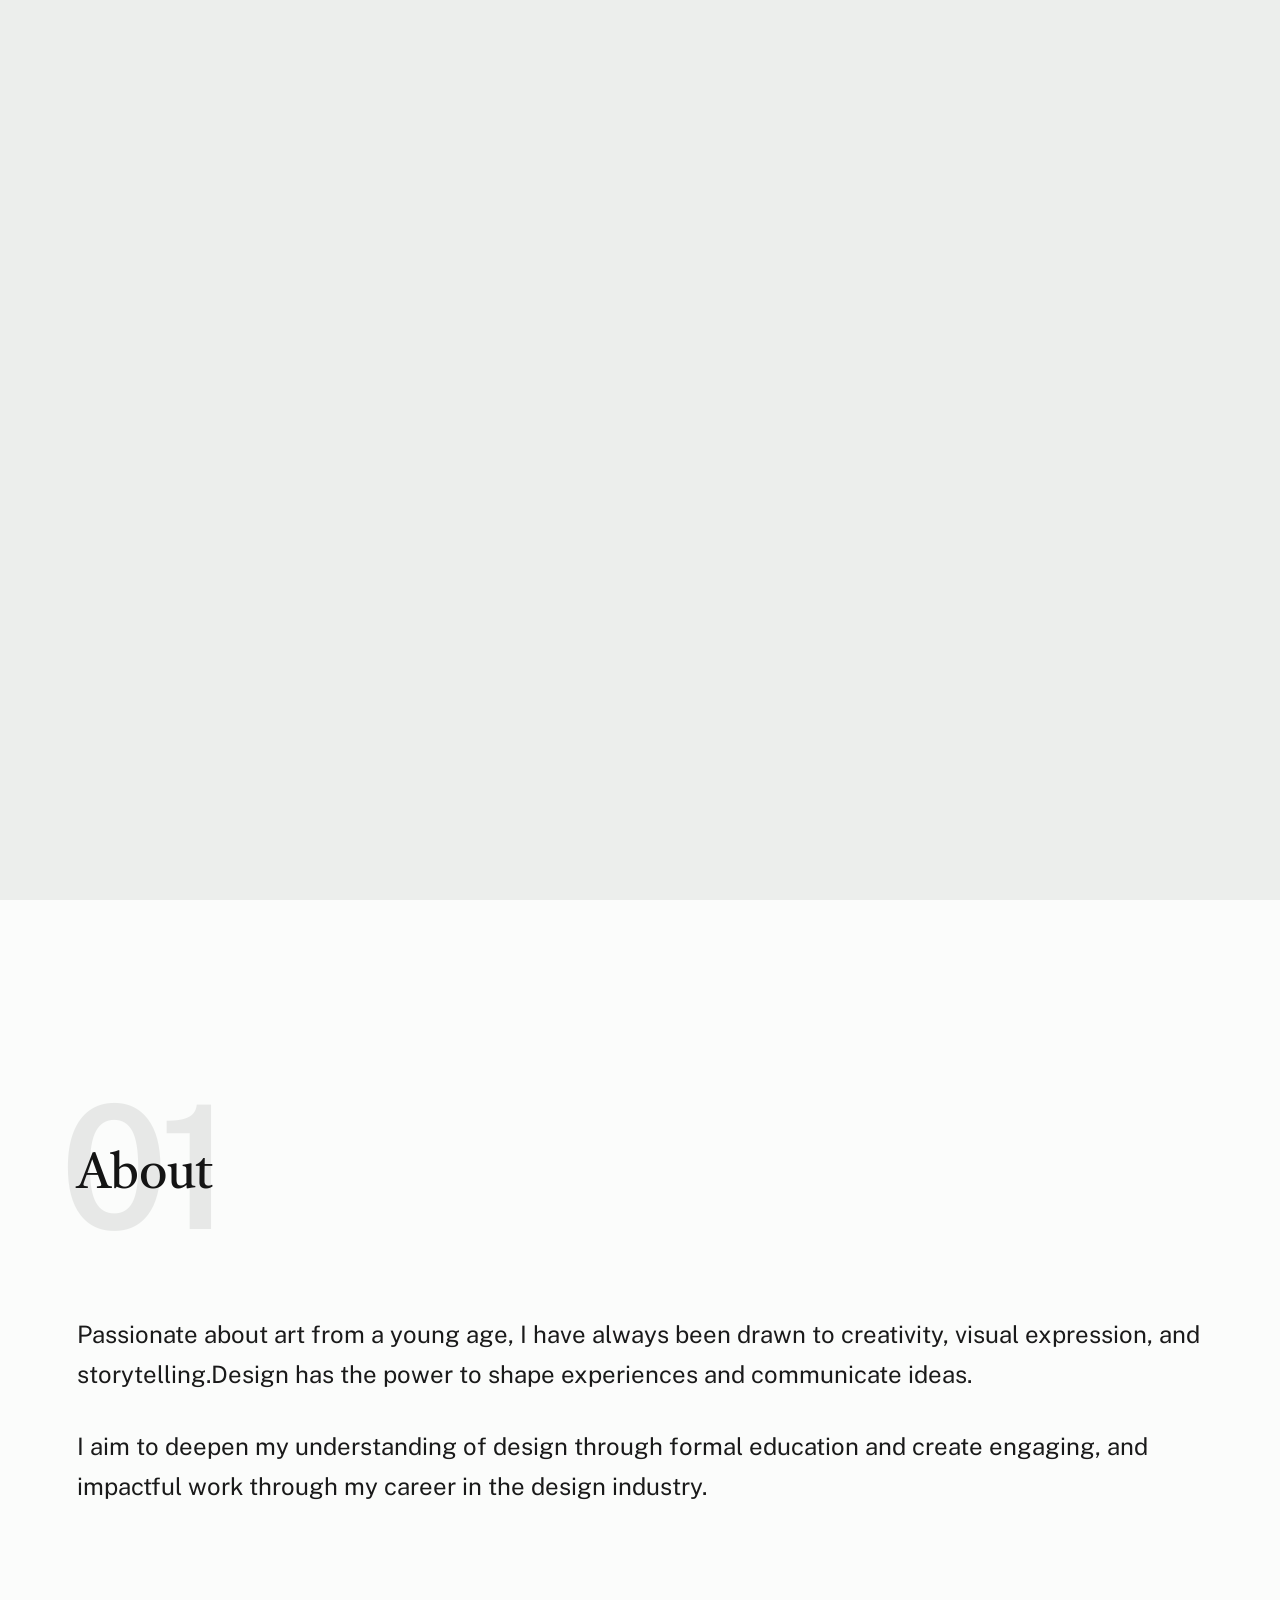
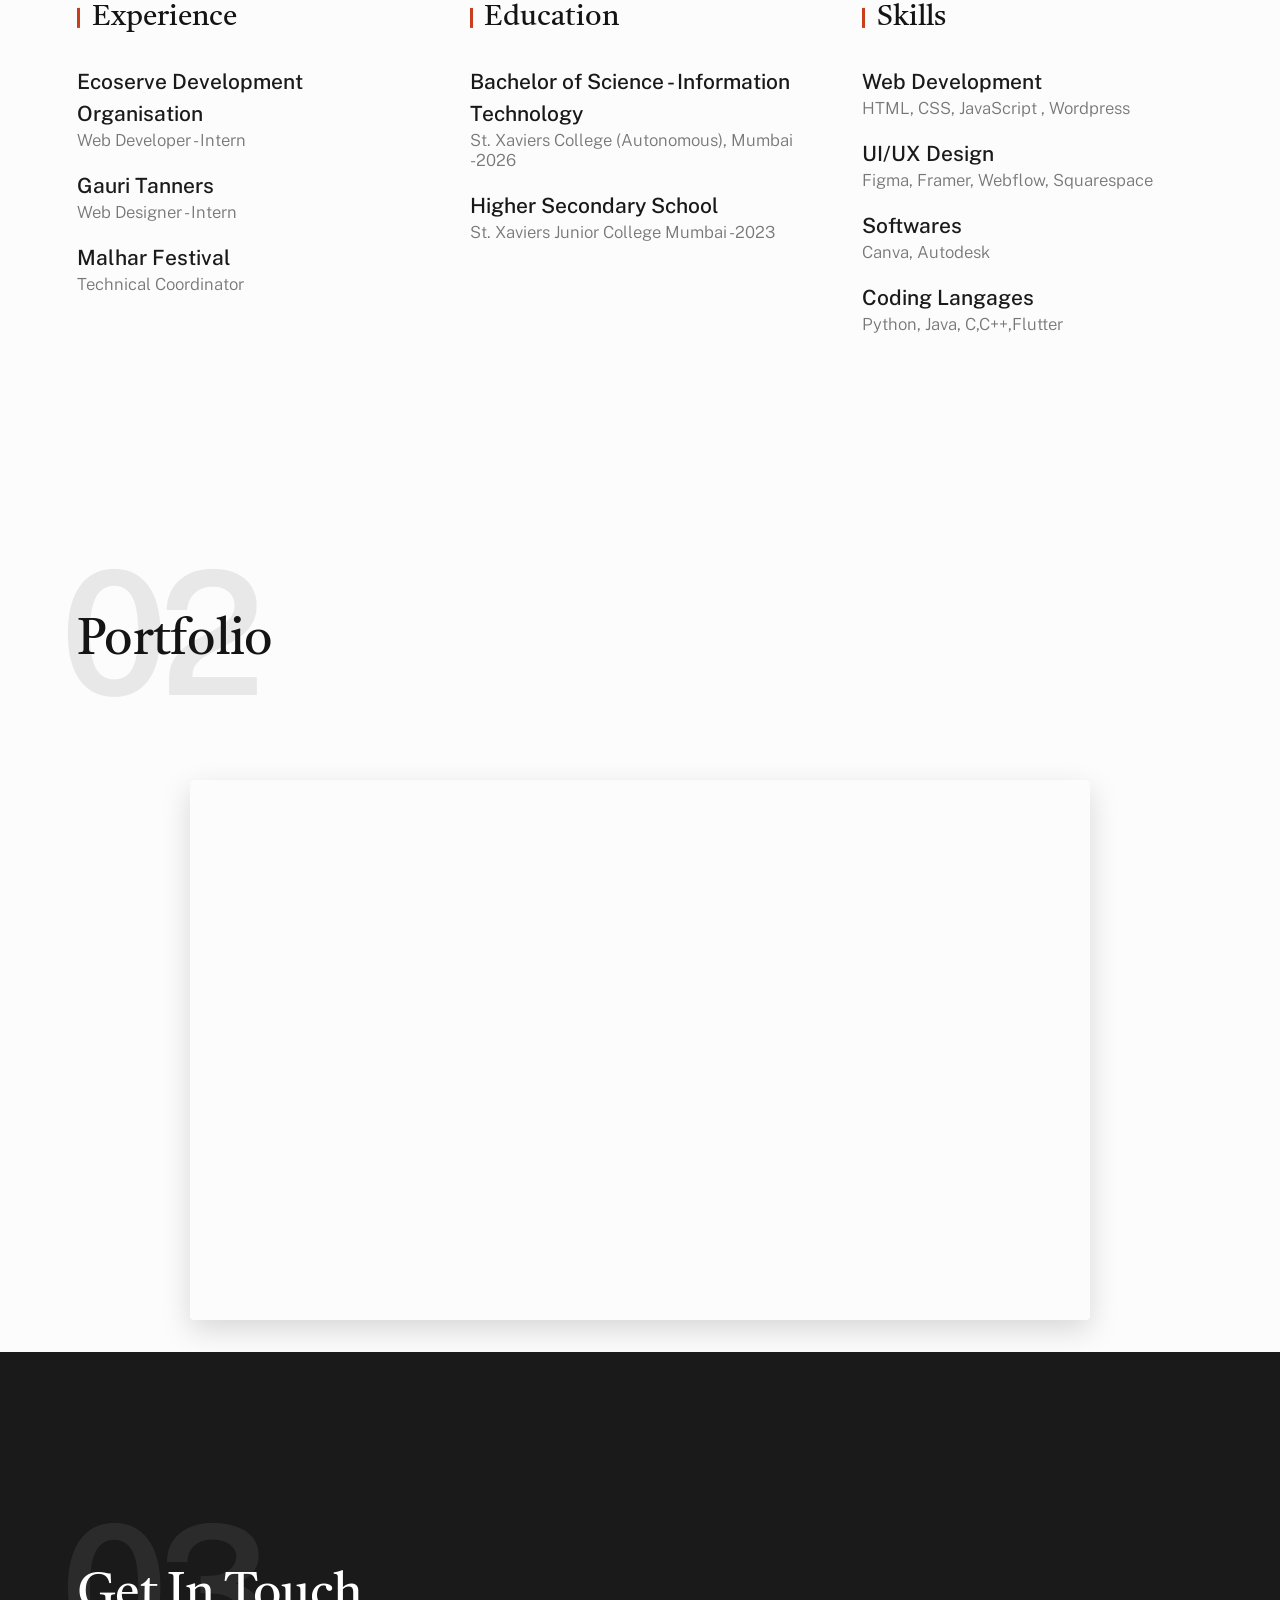
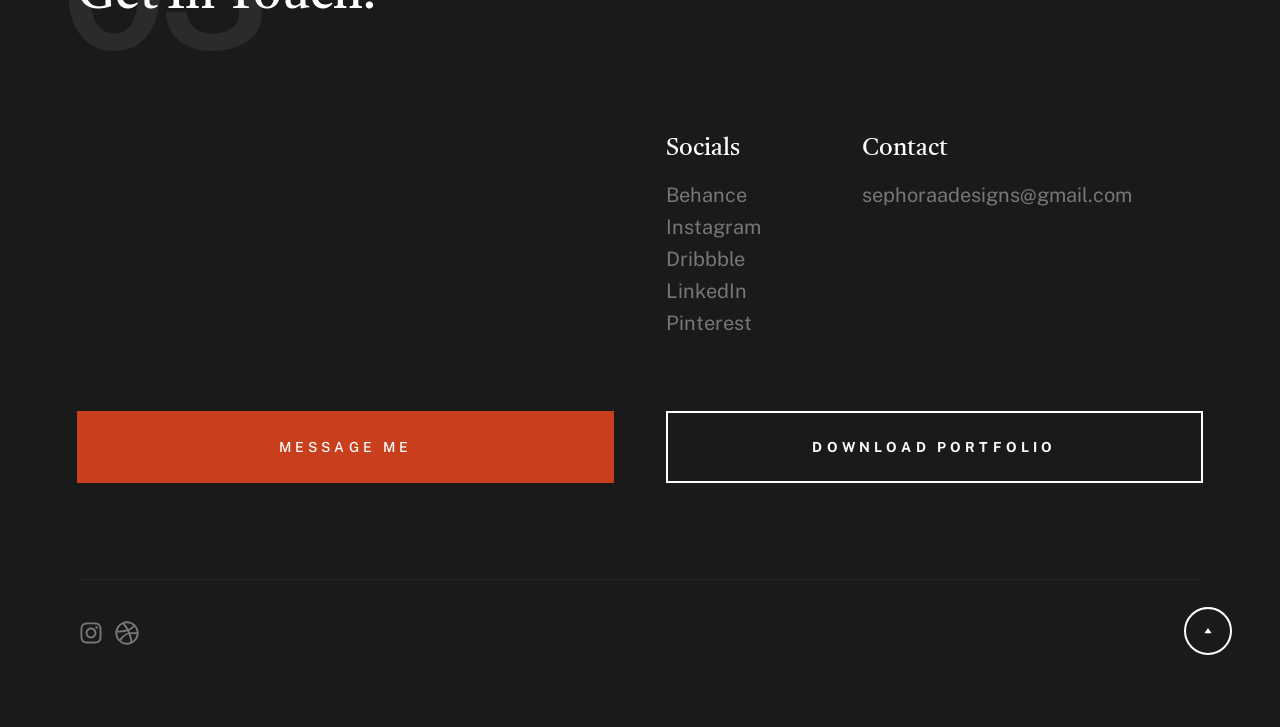
==== commit d156d88e: "updated portfolio" ====
--- a/index.html
+++ b/index.html
@@ -489,11 +489,11 @@
 
           <div class="column xl-6 tab-12">
             <a
-              href="/images/SephoraF_Resume.pdf"
+              href="/images/Portfolio_Sephora.pdf"
               class="btn btn--stroke btn--large u-fullwidth"
               download
             >
-              View Resume
+              Download Portfolio
             </a>
           </div>
         </div>
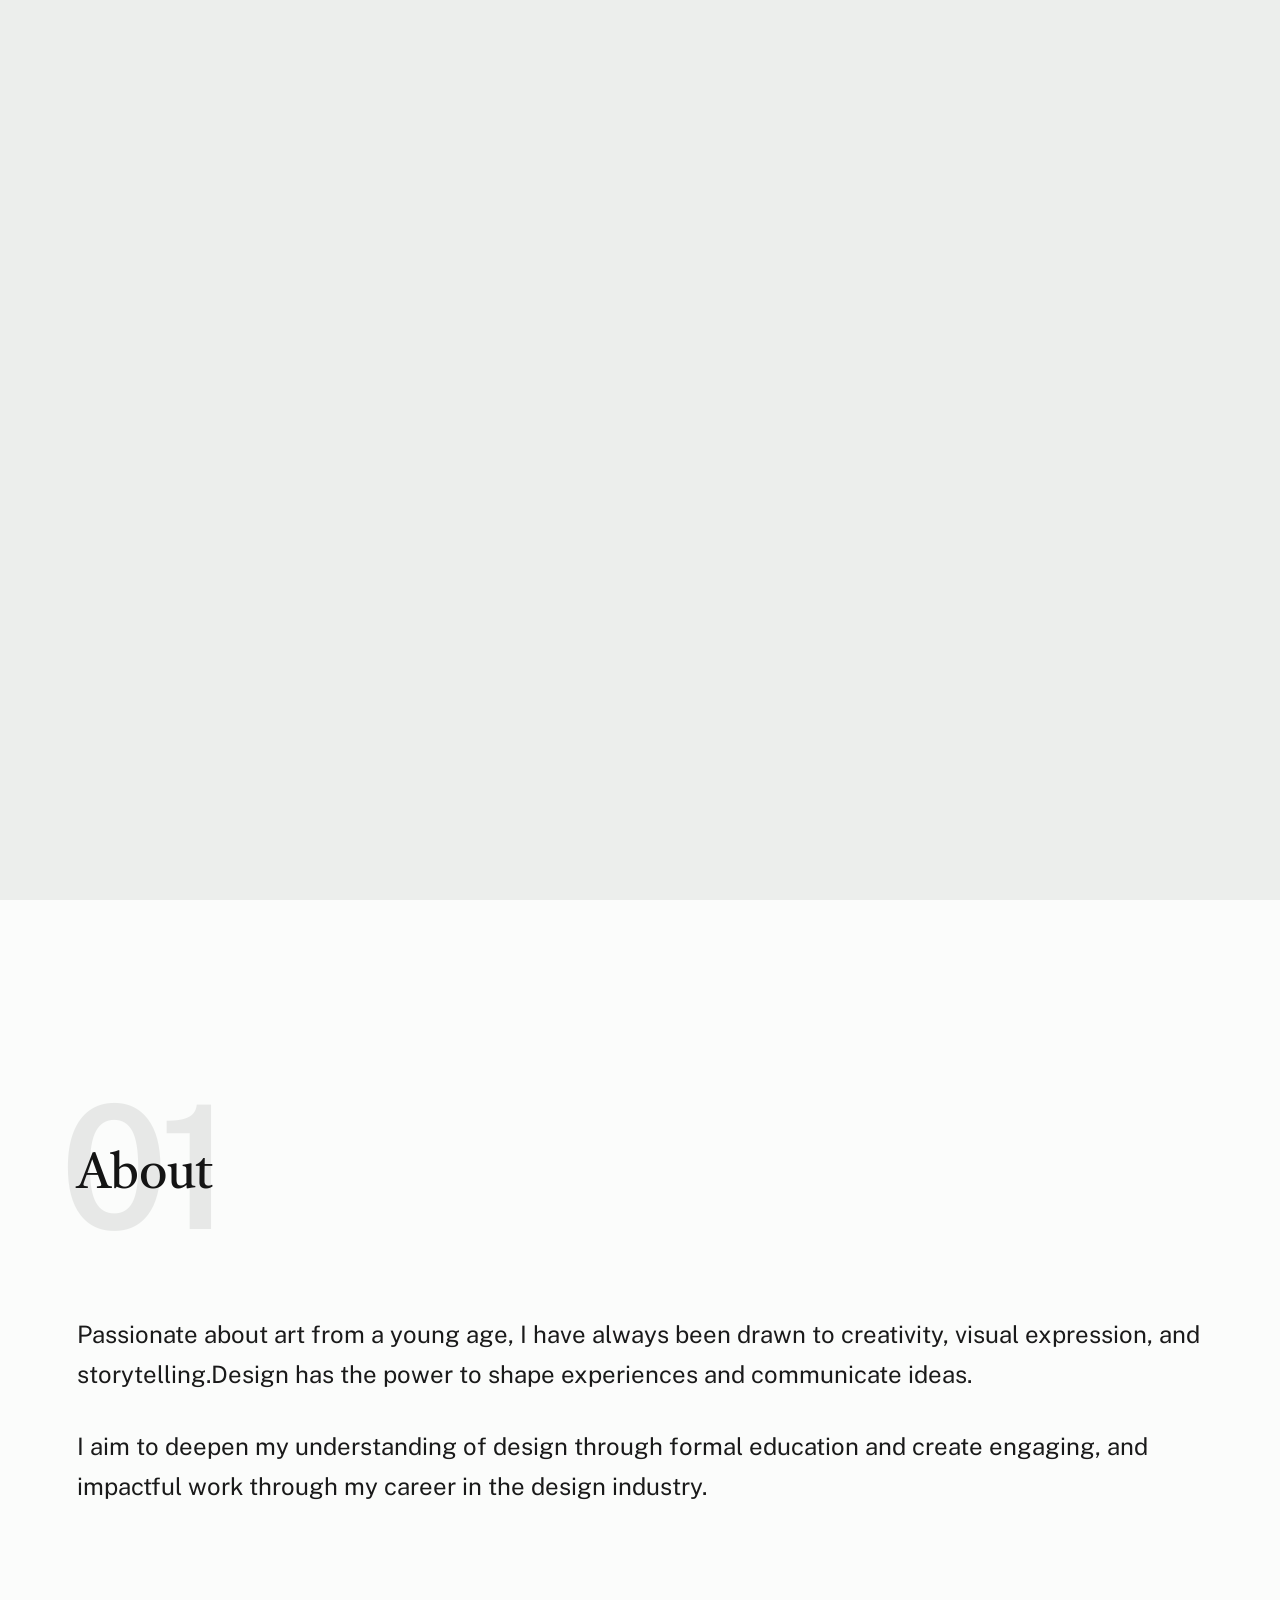
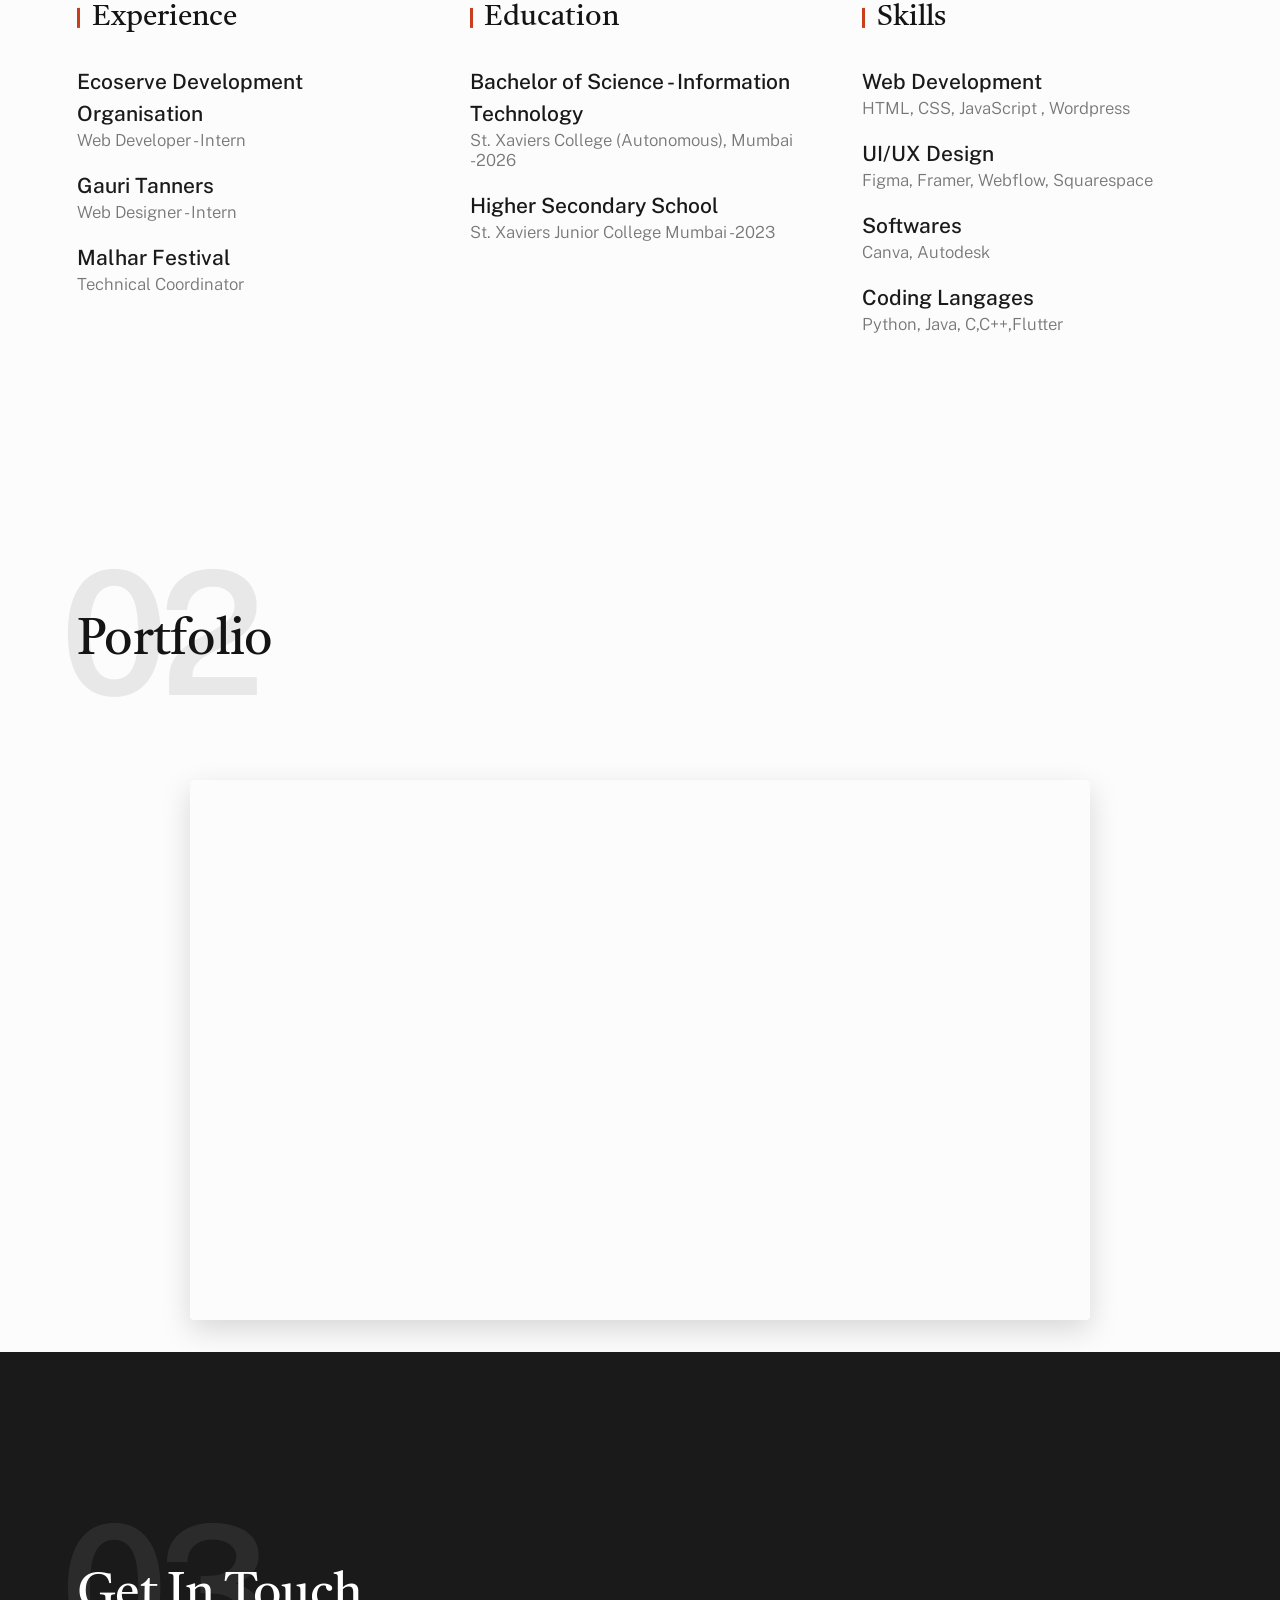
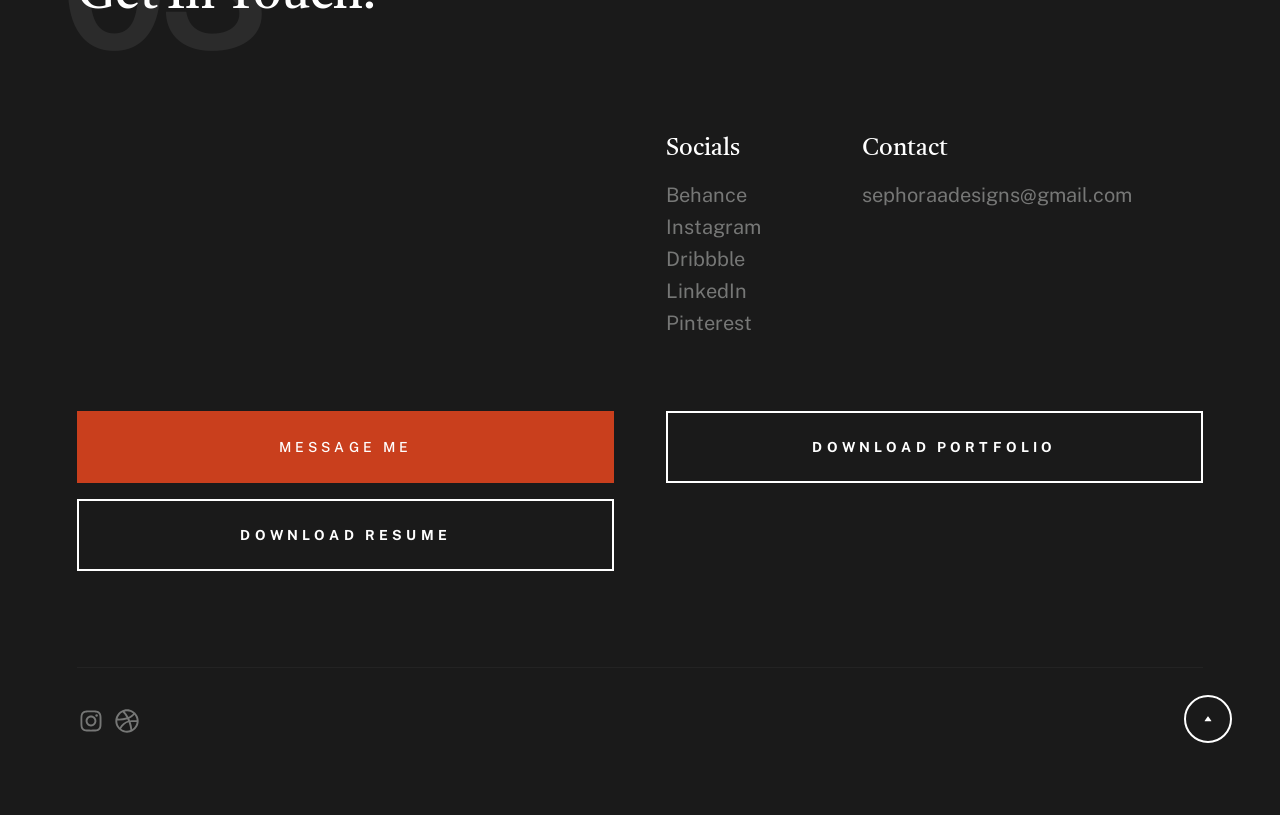
==== commit ba420089: "Remove unused images modified download resume" ====
--- a/index.html
+++ b/index.html
@@ -494,6 +494,15 @@
               download
             >
               Download Portfolio
+            </a>
+          </div>
+          <div class="column xl-6 tab-12">
+            <a
+              href="/images/SephoraF_Resume.pdf"
+              class="btn btn--stroke btn--large u-fullwidth"
+              download
+            >
+              Download Resume
             </a>
           </div>
         </div>
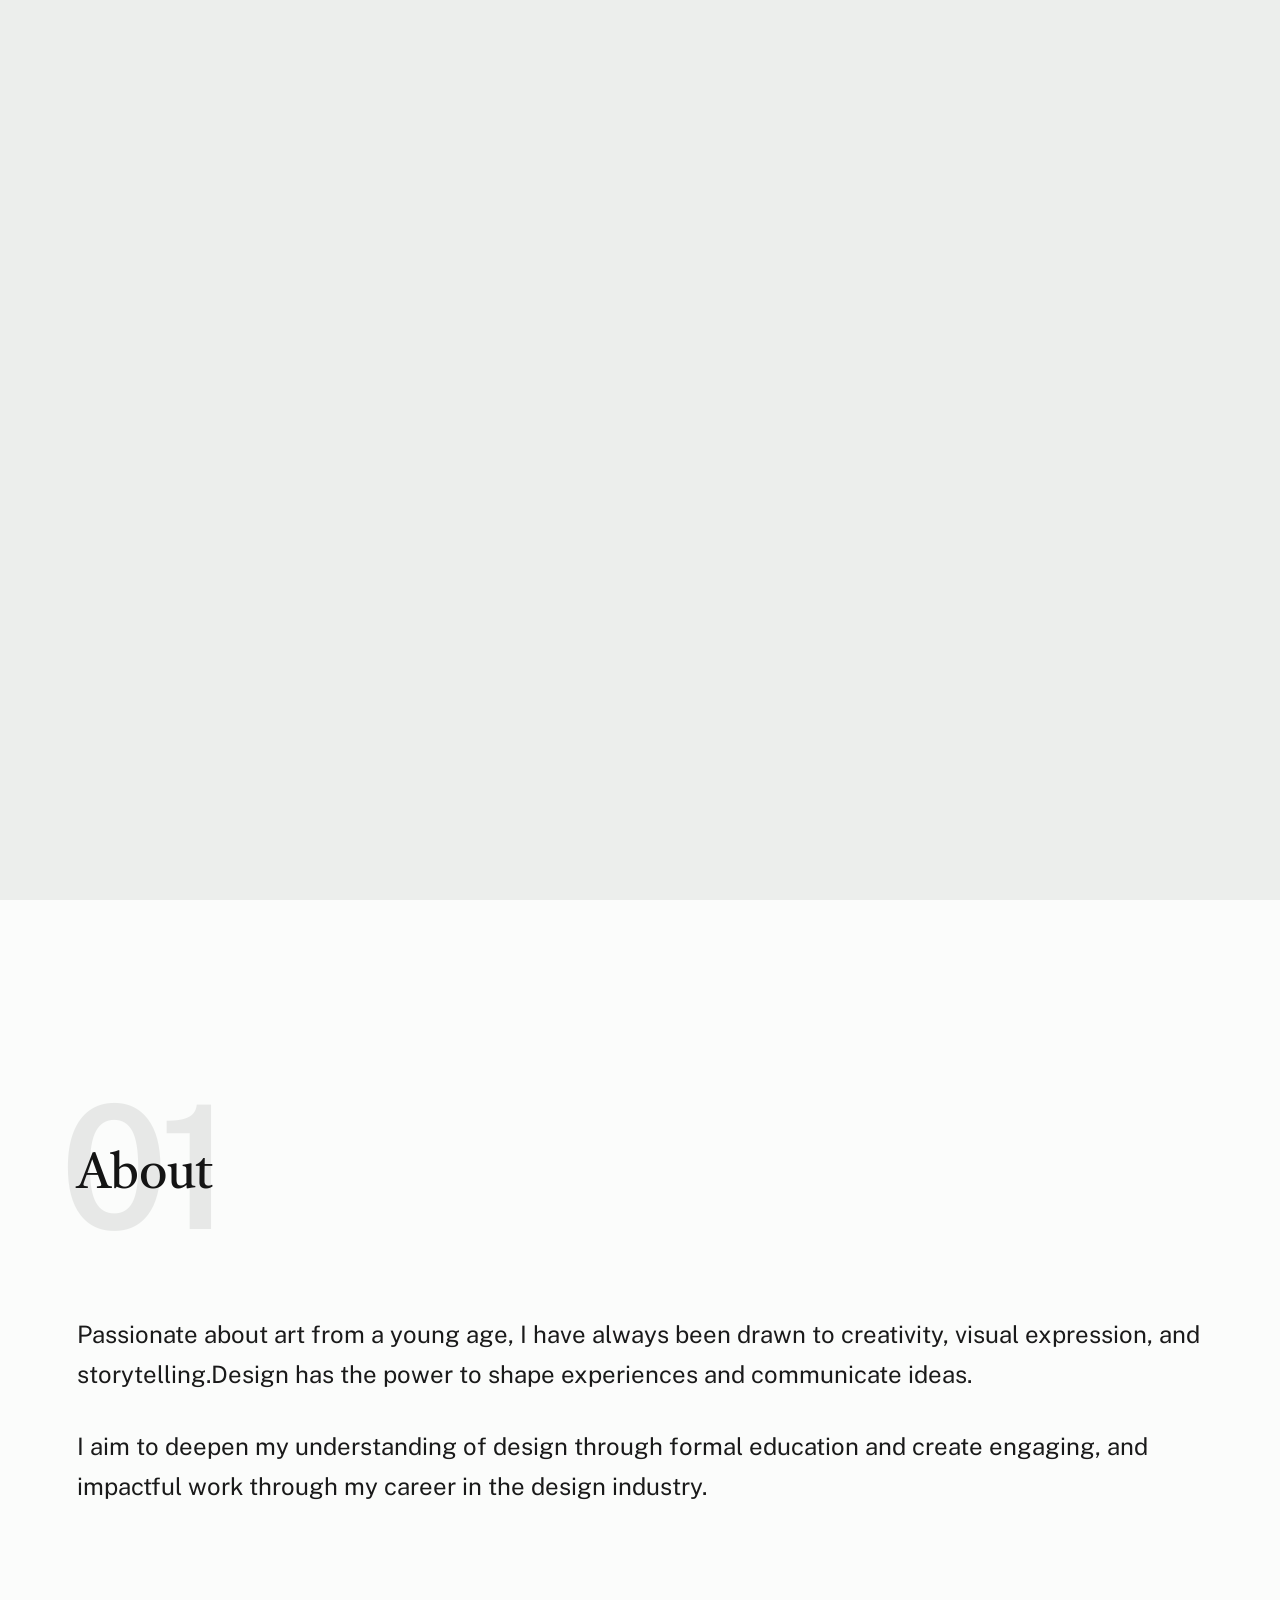
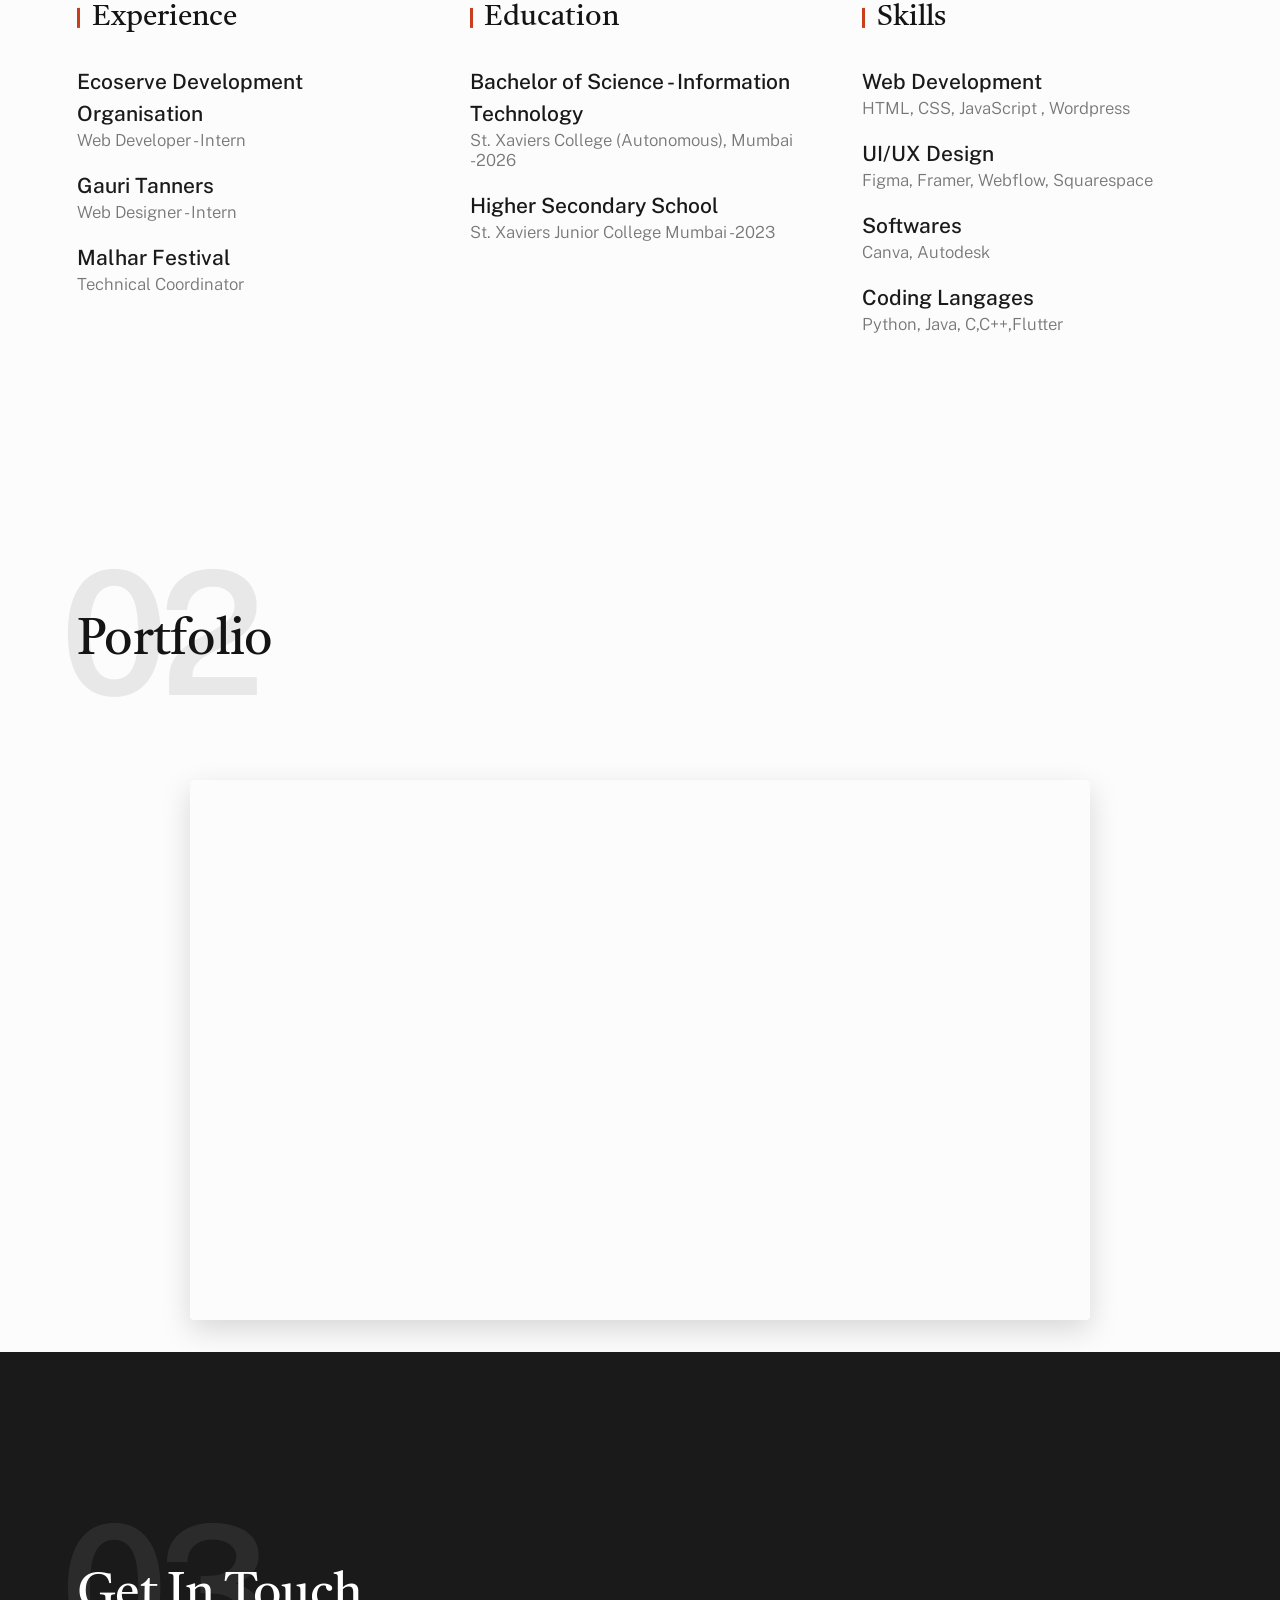
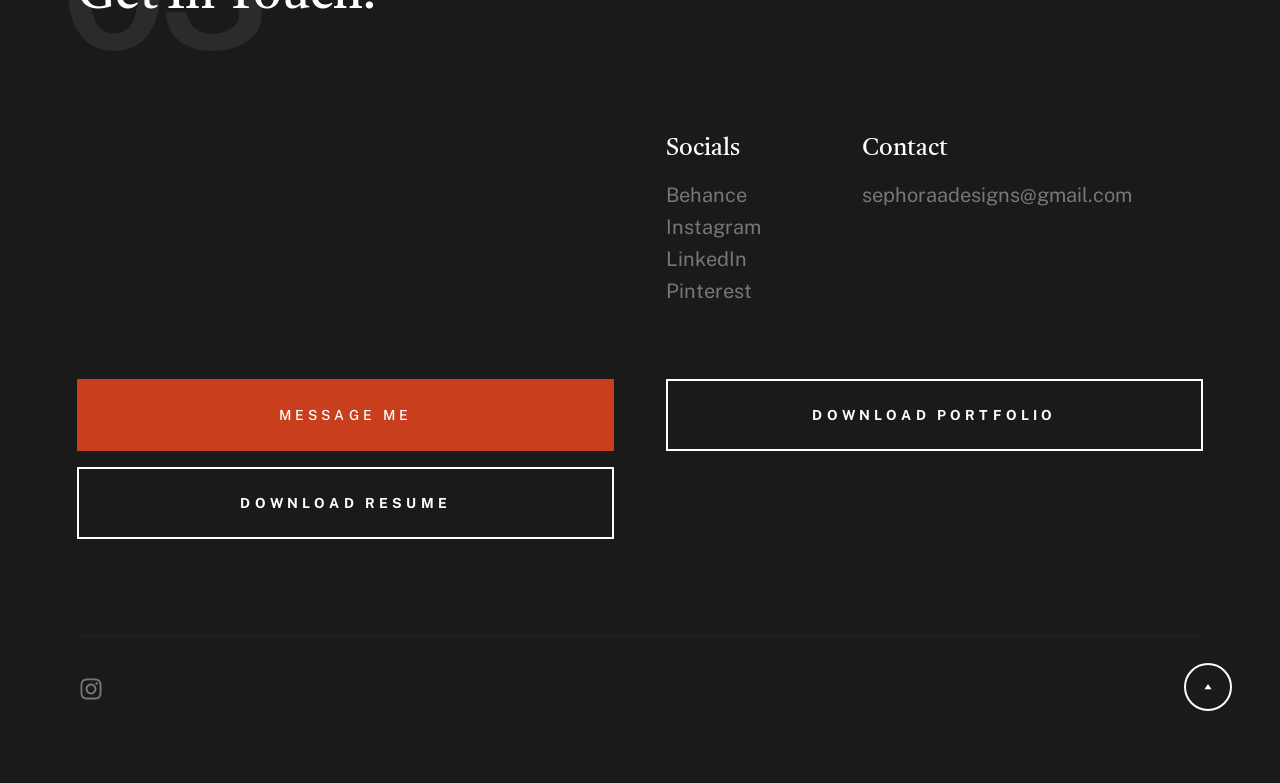
==== commit 5c8eb443: "modified download resume" ====
--- a/index.html
+++ b/index.html
@@ -172,22 +172,7 @@
               <span class="u-screen-reader-text">Behance</span>
             </a>
           </li>
-          <li>
-            <a href="#0">
-              <svg
-                xmlns="http://www.w3.org/2000/svg"
-                width="24"
-                height="24"
-                viewBox="0 0 24 24"
-                style="fill: rgba(0, 0, 0, 1); transform:; msfilter:"
-              >
-                <path
-                  d="M20.66 6.98a9.932 9.932 0 0 0-3.641-3.64C15.486 2.447 13.813 2 12 2s-3.486.447-5.02 1.34c-1.533.893-2.747 2.107-3.64 3.64S2 10.187 2 12s.446 3.487 1.34 5.02a9.924 9.924 0 0 0 3.641 3.64C8.514 21.553 10.187 22 12 22s3.486-.447 5.02-1.34a9.932 9.932 0 0 0 3.641-3.64C21.554 15.487 22 13.813 22 12s-.446-3.487-1.34-5.02zM12 3.66c2 0 3.772.64 5.32 1.919-.92 1.174-2.286 2.14-4.1 2.9-1.002-1.813-2.088-3.327-3.261-4.54A7.715 7.715 0 0 1 12 3.66zM5.51 6.8a8.116 8.116 0 0 1 2.711-2.22c1.212 1.201 2.325 2.7 3.34 4.5-2 .6-4.114.9-6.341.9-.573 0-1.006-.013-1.3-.04A8.549 8.549 0 0 1 5.51 6.8zM3.66 12c0-.054.003-.12.01-.2.007-.08.01-.146.01-.2.254.014.641.02 1.161.02 2.666 0 5.146-.367 7.439-1.1.187.373.381.793.58 1.26-1.32.293-2.674 1.006-4.061 2.14S6.4 16.247 5.76 17.5c-1.4-1.587-2.1-3.42-2.1-5.5zM12 20.34c-1.894 0-3.594-.587-5.101-1.759.601-1.187 1.524-2.322 2.771-3.401 1.246-1.08 2.483-1.753 3.71-2.02a29.441 29.441 0 0 1 1.56 6.62 8.166 8.166 0 0 1-2.94.56zm7.08-3.96a8.351 8.351 0 0 1-2.58 2.621c-.24-2.08-.7-4.107-1.379-6.081.932-.066 1.765-.1 2.5-.1.799 0 1.686.034 2.659.1a8.098 8.098 0 0 1-1.2 3.46zm-1.24-5c-1.16 0-2.233.047-3.22.14a27.053 27.053 0 0 0-.68-1.62c2.066-.906 3.532-2.006 4.399-3.3 1.2 1.414 1.854 3.027 1.96 4.84-.812-.04-1.632-.06-2.459-.06z"
-                ></path>
-              </svg>
-              <span class="u-screen-reader-text">Dribbble</span>
-            </a>
-          </li>
+
           <li>
             <a href="#0">
               <svg
@@ -455,7 +440,7 @@
                       >Instagram</a
                     >
                   </li>
-                  <li><a href="#0">Dribbble</a></li>
+
                   <li>
                     <a href="https://www.linkedin.com/in/sephora-fernandes"
                       >LinkedIn</a
@@ -531,22 +516,6 @@
                   <span class="u-screen-reader-text">Instagram</span>
                 </a>
               </li>
-              <li>
-                <a href="#0">
-                  <svg
-                    xmlns="http://www.w3.org/2000/svg"
-                    width="24"
-                    height="24"
-                    viewBox="0 0 24 24"
-                    style="fill: rgba(0, 0, 0, 1); transform:; msfilter:"
-                  >
-                    <path
-                      d="M20.66 6.98a9.932 9.932 0 0 0-3.641-3.64C15.486 2.447 13.813 2 12 2s-3.486.447-5.02 1.34c-1.533.893-2.747 2.107-3.64 3.64S2 10.187 2 12s.446 3.487 1.34 5.02a9.924 9.924 0 0 0 3.641 3.64C8.514 21.553 10.187 22 12 22s3.486-.447 5.02-1.34a9.932 9.932 0 0 0 3.641-3.64C21.554 15.487 22 13.813 22 12s-.446-3.487-1.34-5.02zM12 3.66c2 0 3.772.64 5.32 1.919-.92 1.174-2.286 2.14-4.1 2.9-1.002-1.813-2.088-3.327-3.261-4.54A7.715 7.715 0 0 1 12 3.66zM5.51 6.8a8.116 8.116 0 0 1 2.711-2.22c1.212 1.201 2.325 2.7 3.34 4.5-2 .6-4.114.9-6.341.9-.573 0-1.006-.013-1.3-.04A8.549 8.549 0 0 1 5.51 6.8zM3.66 12c0-.054.003-.12.01-.2.007-.08.01-.146.01-.2.254.014.641.02 1.161.02 2.666 0 5.146-.367 7.439-1.1.187.373.381.793.58 1.26-1.32.293-2.674 1.006-4.061 2.14S6.4 16.247 5.76 17.5c-1.4-1.587-2.1-3.42-2.1-5.5zM12 20.34c-1.894 0-3.594-.587-5.101-1.759.601-1.187 1.524-2.322 2.771-3.401 1.246-1.08 2.483-1.753 3.71-2.02a29.441 29.441 0 0 1 1.56 6.62 8.166 8.166 0 0 1-2.94.56zm7.08-3.96a8.351 8.351 0 0 1-2.58 2.621c-.24-2.08-.7-4.107-1.379-6.081.932-.066 1.765-.1 2.5-.1.799 0 1.686.034 2.659.1a8.098 8.098 0 0 1-1.2 3.46zm-1.24-5c-1.16 0-2.233.047-3.22.14a27.053 27.053 0 0 0-.68-1.62c2.066-.906 3.532-2.006 4.399-3.3 1.2 1.414 1.854 3.027 1.96 4.84-.812-.04-1.632-.06-2.459-.06z"
-                    ></path>
-                  </svg>
-                  <span class="u-screen-reader-text">Dribbble</span>
-                </a>
-              </li>
             </ul>
           </div>
           <!-- end section-footer__social -->
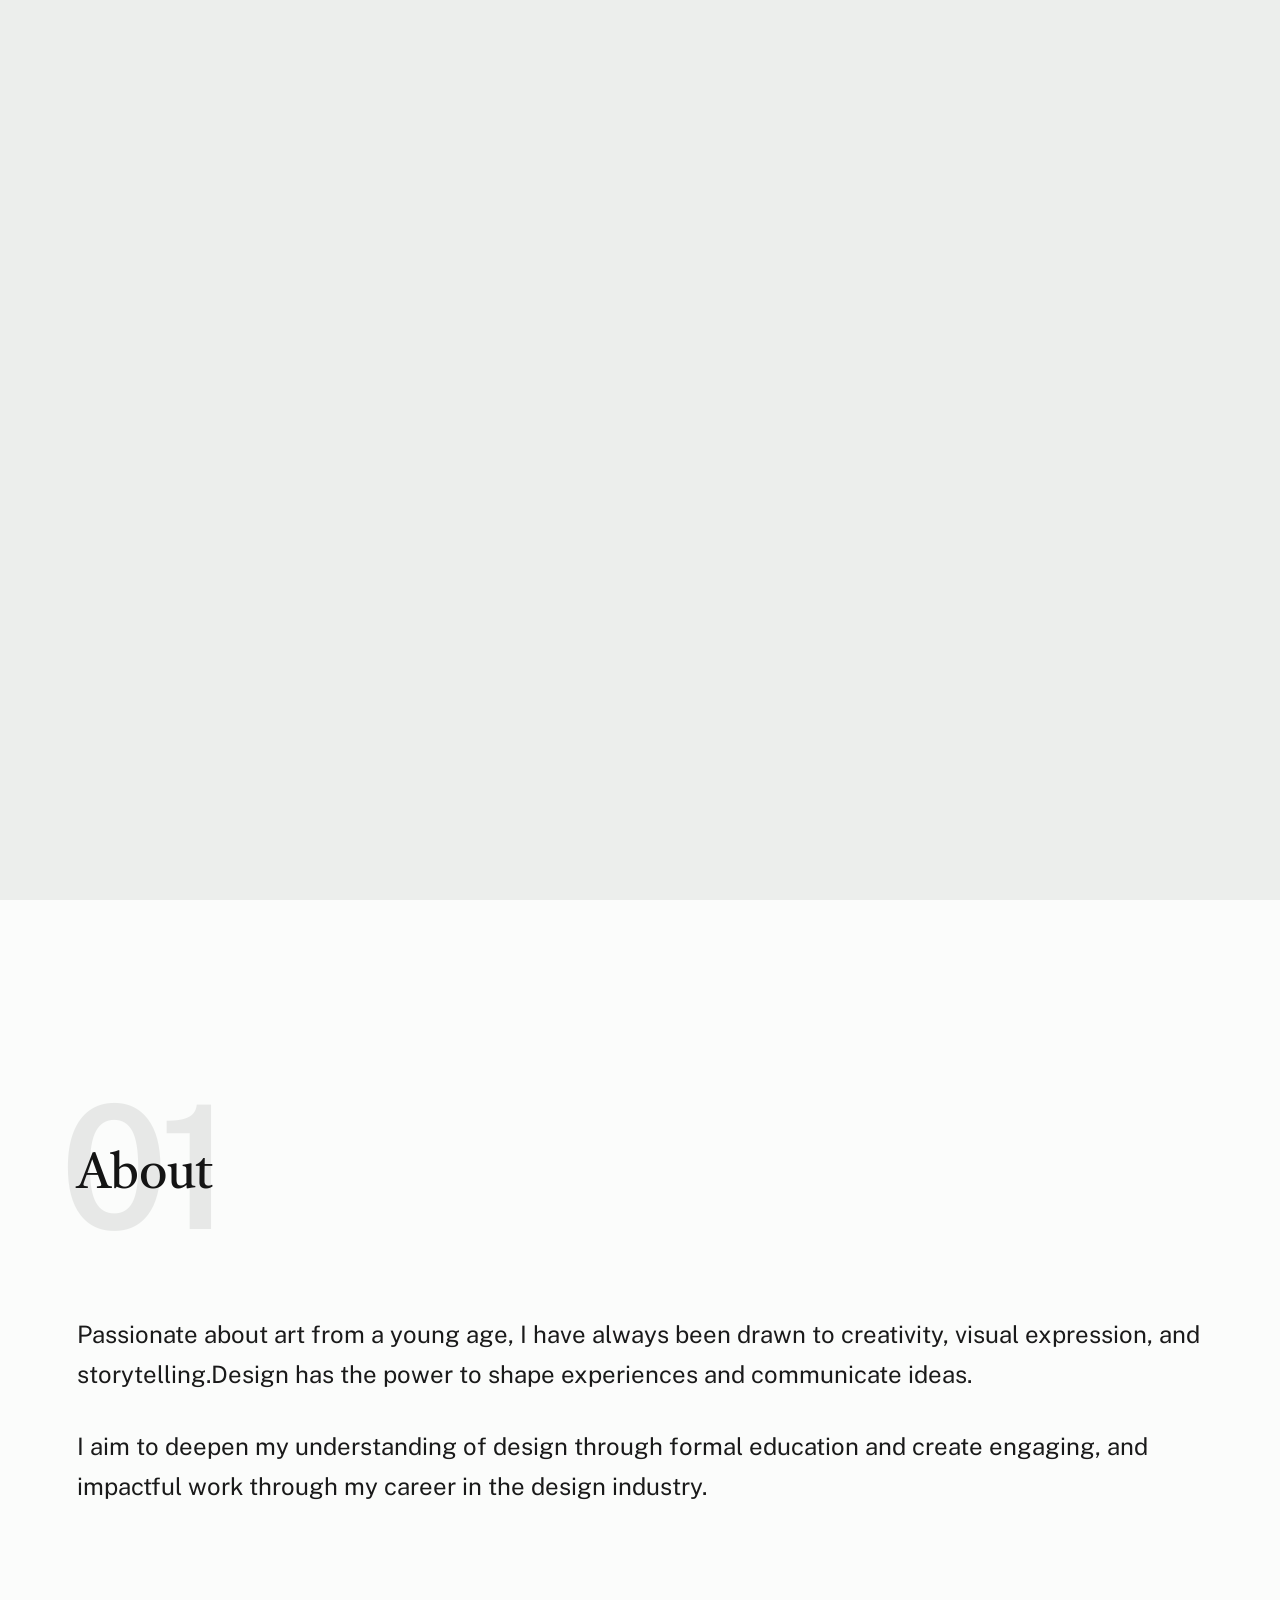
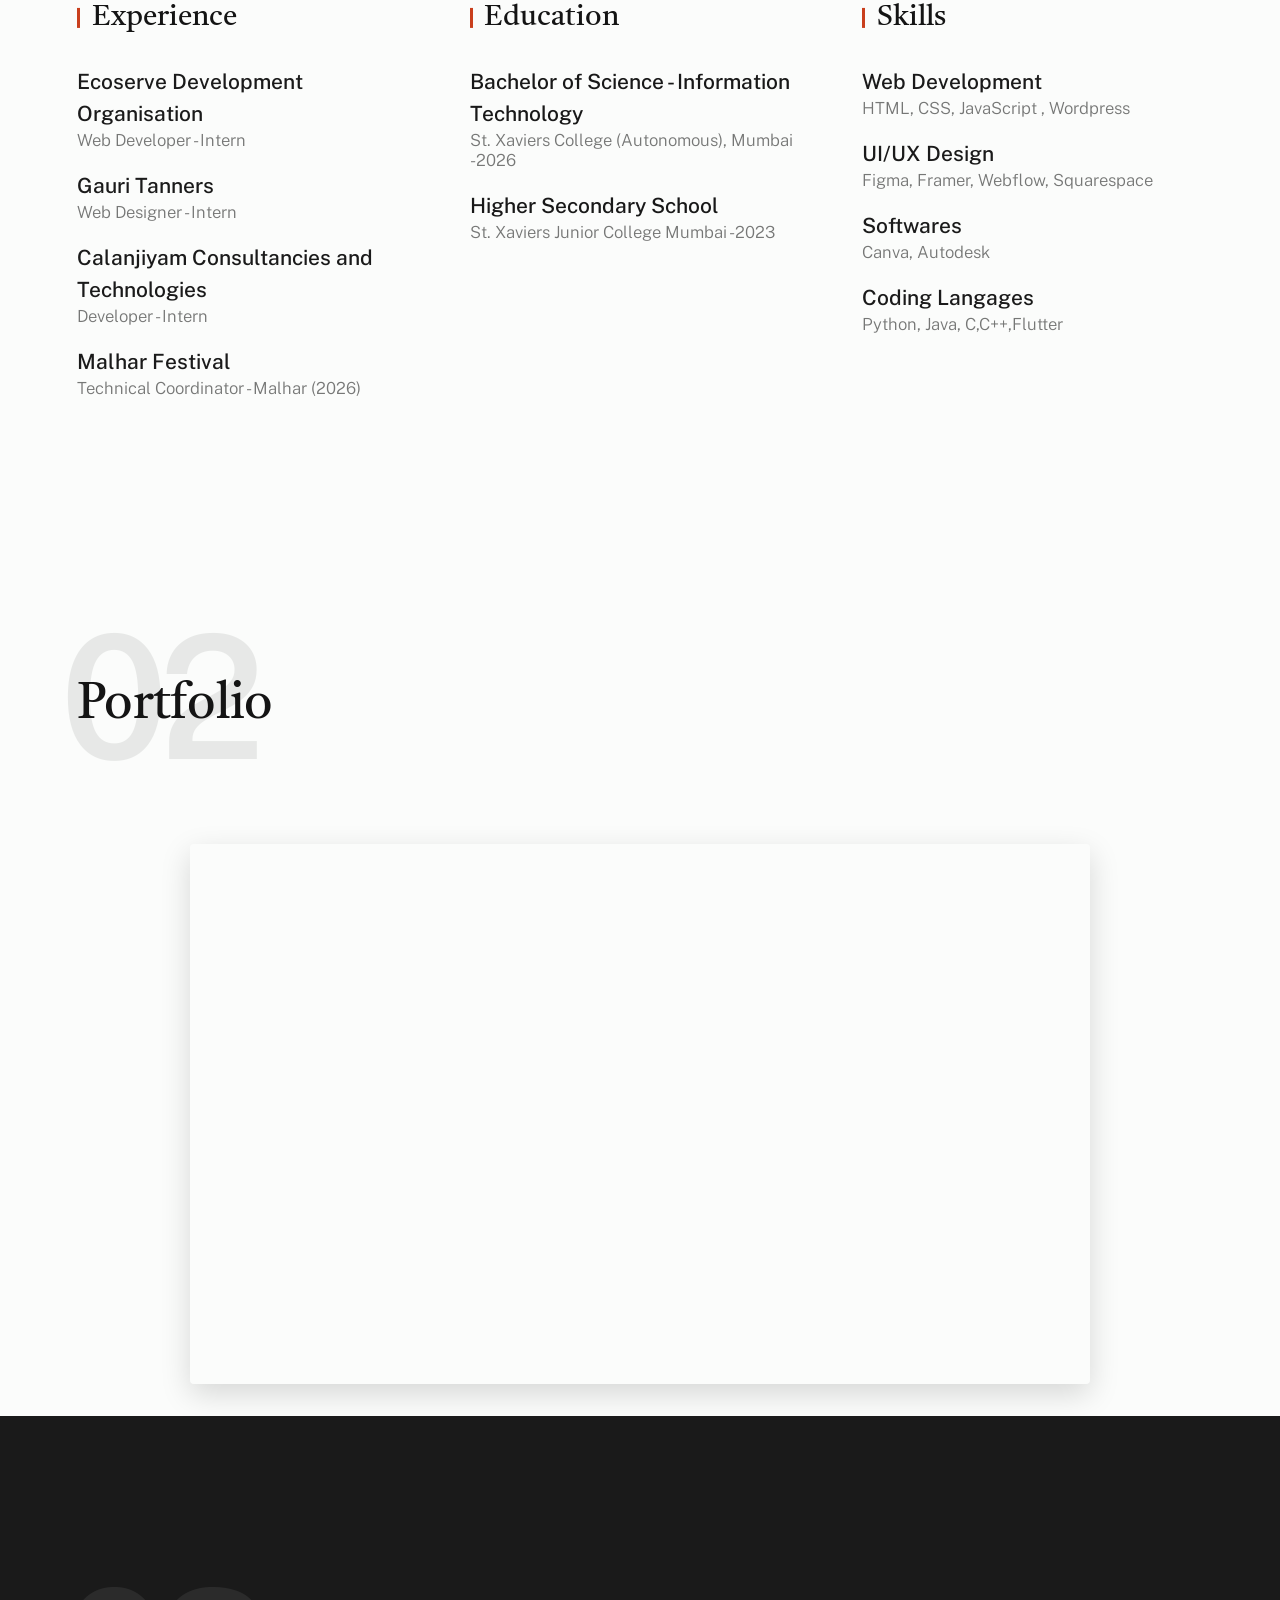
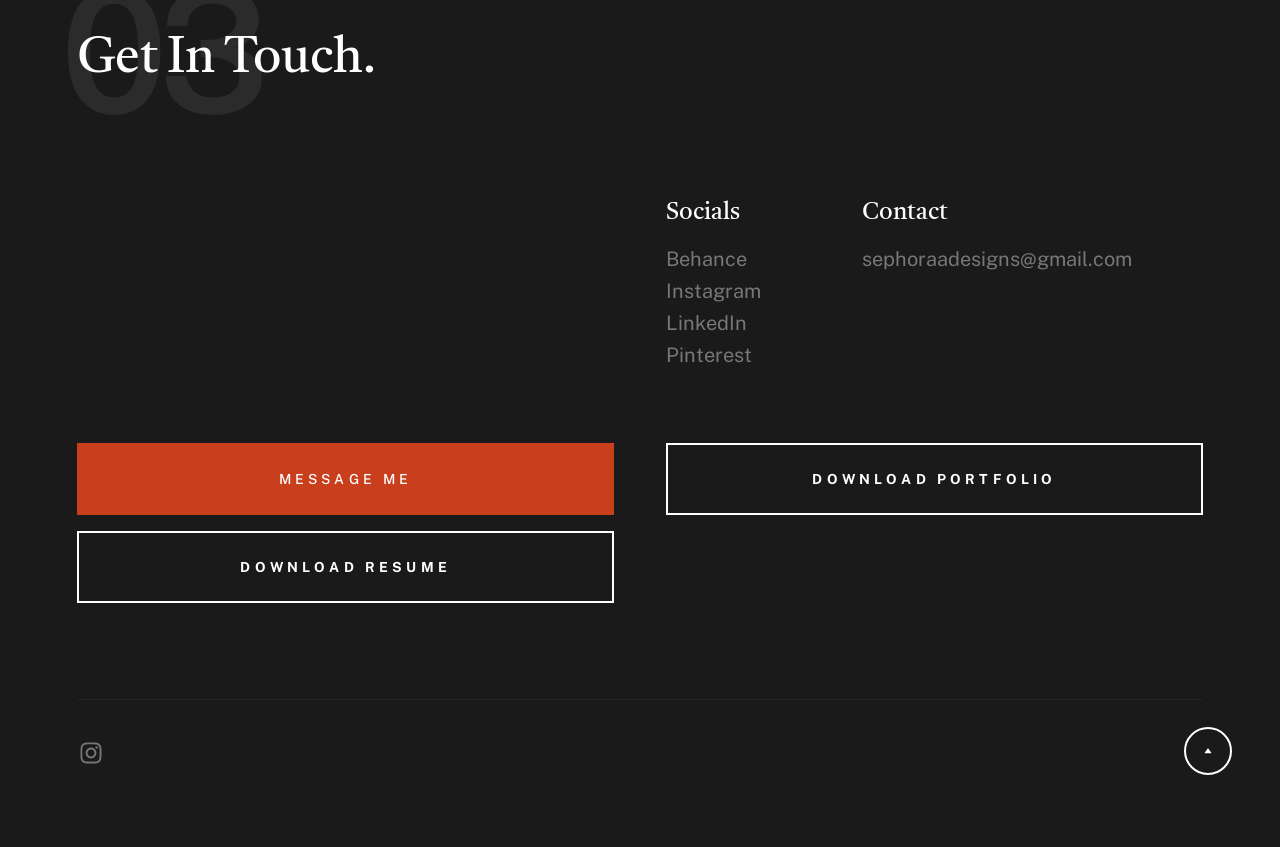
==== commit 49c695b2: "Edited the experience section" ====
--- a/index.html
+++ b/index.html
@@ -79,7 +79,7 @@
             <div class="s-intro__content-text">
               <!-- <div class="s-intro__content-pretitle text-pretitle">Hello</div> -->
               <h2 class="s-intro__content-title">
-                Aspiring Designer crafting clean user-focused experiences.
+                Aspiring Designer crafting clean, user-focused experiences.
               </h2>
 
               <div class="s-intro__content-btns">
@@ -276,8 +276,12 @@
                     <span>Web Designer - Intern</span>
                   </li>
                   <li>
+                    Calanjiyam Consultancies and Technologies
+                    <span>Developer - Intern</span>
+                  </li>
+                  <li>
                     Malhar Festival
-                    <span>Technical Coordinator</span>
+                    <span>Technical Coordinator - Malhar (2026)</span>
                   </li>
                   <!-- <li>
                     Figma
@@ -474,7 +478,7 @@
 
           <div class="column xl-6 tab-12">
             <a
-              href="/images/Portfolio_Sephora.pdf"
+              href="/images/Portfolio-Sephora.pdf"
               class="btn btn--stroke btn--large u-fullwidth"
               download
             >
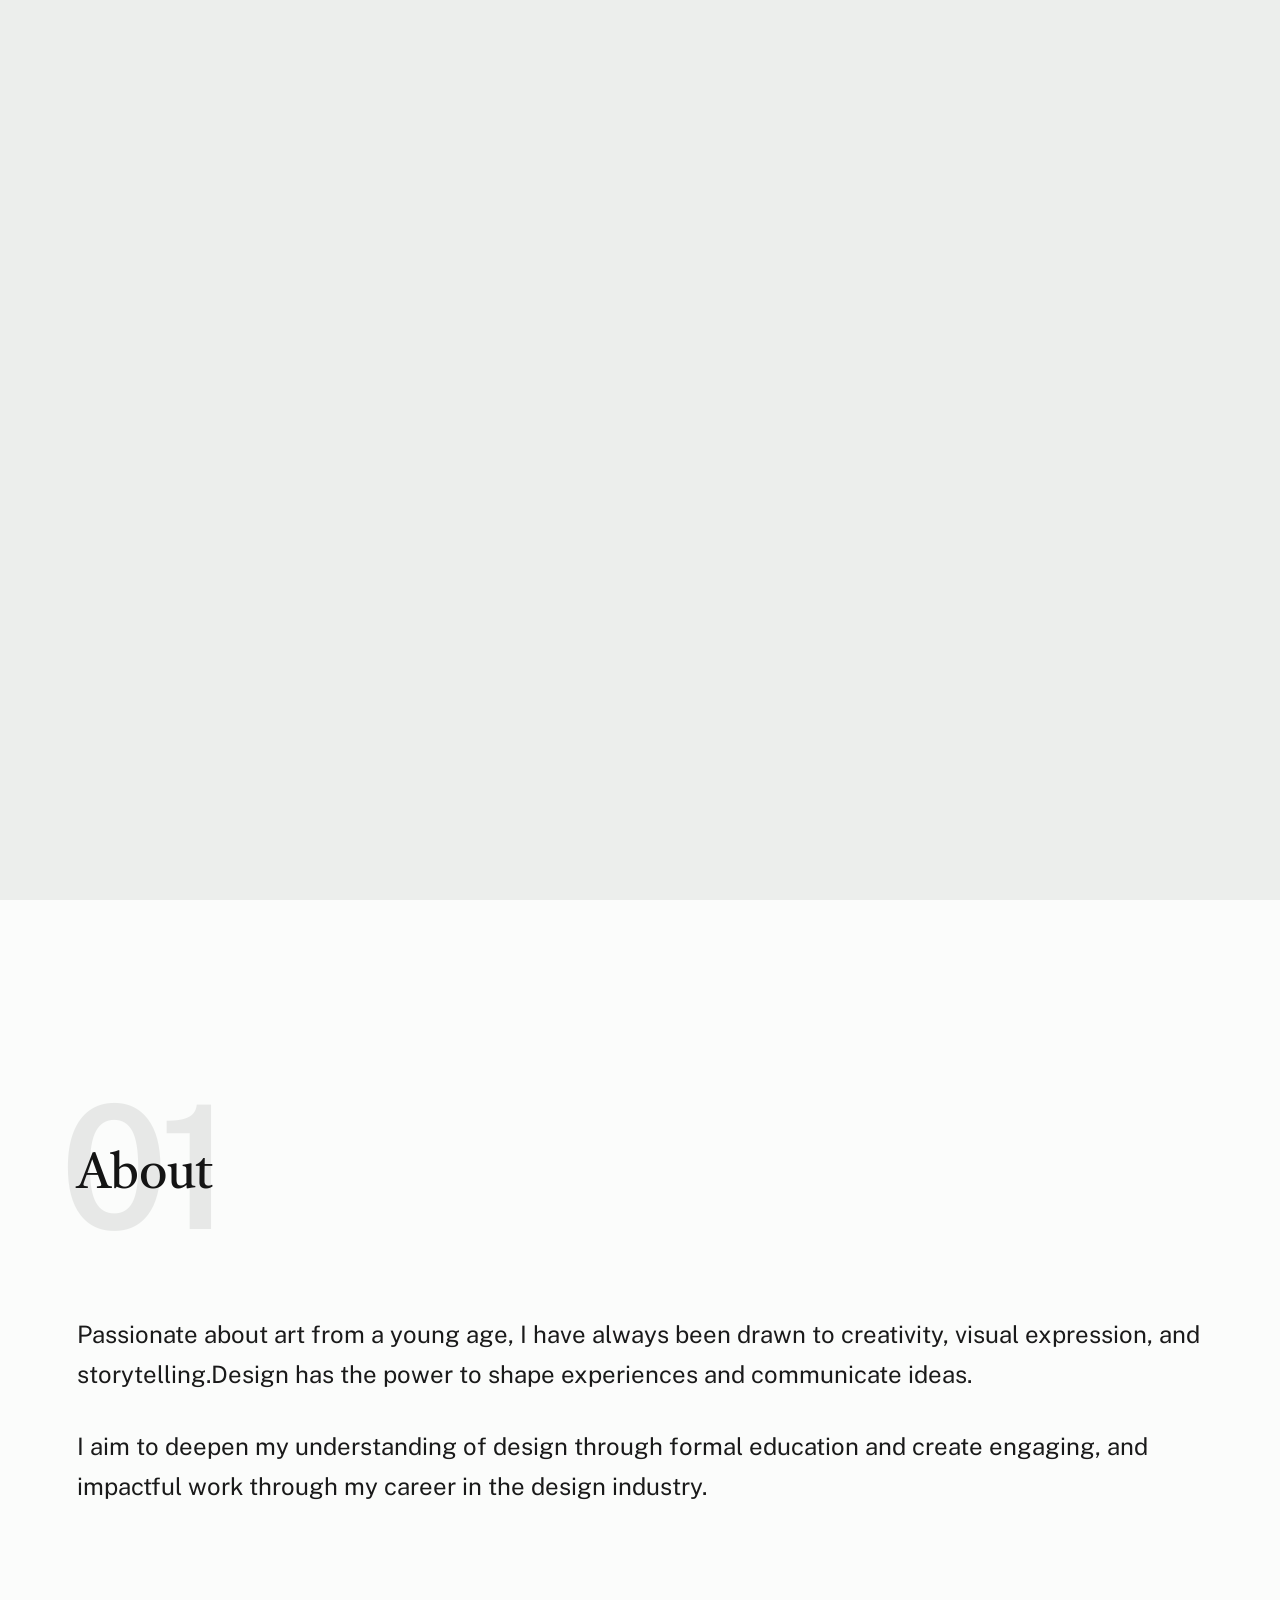
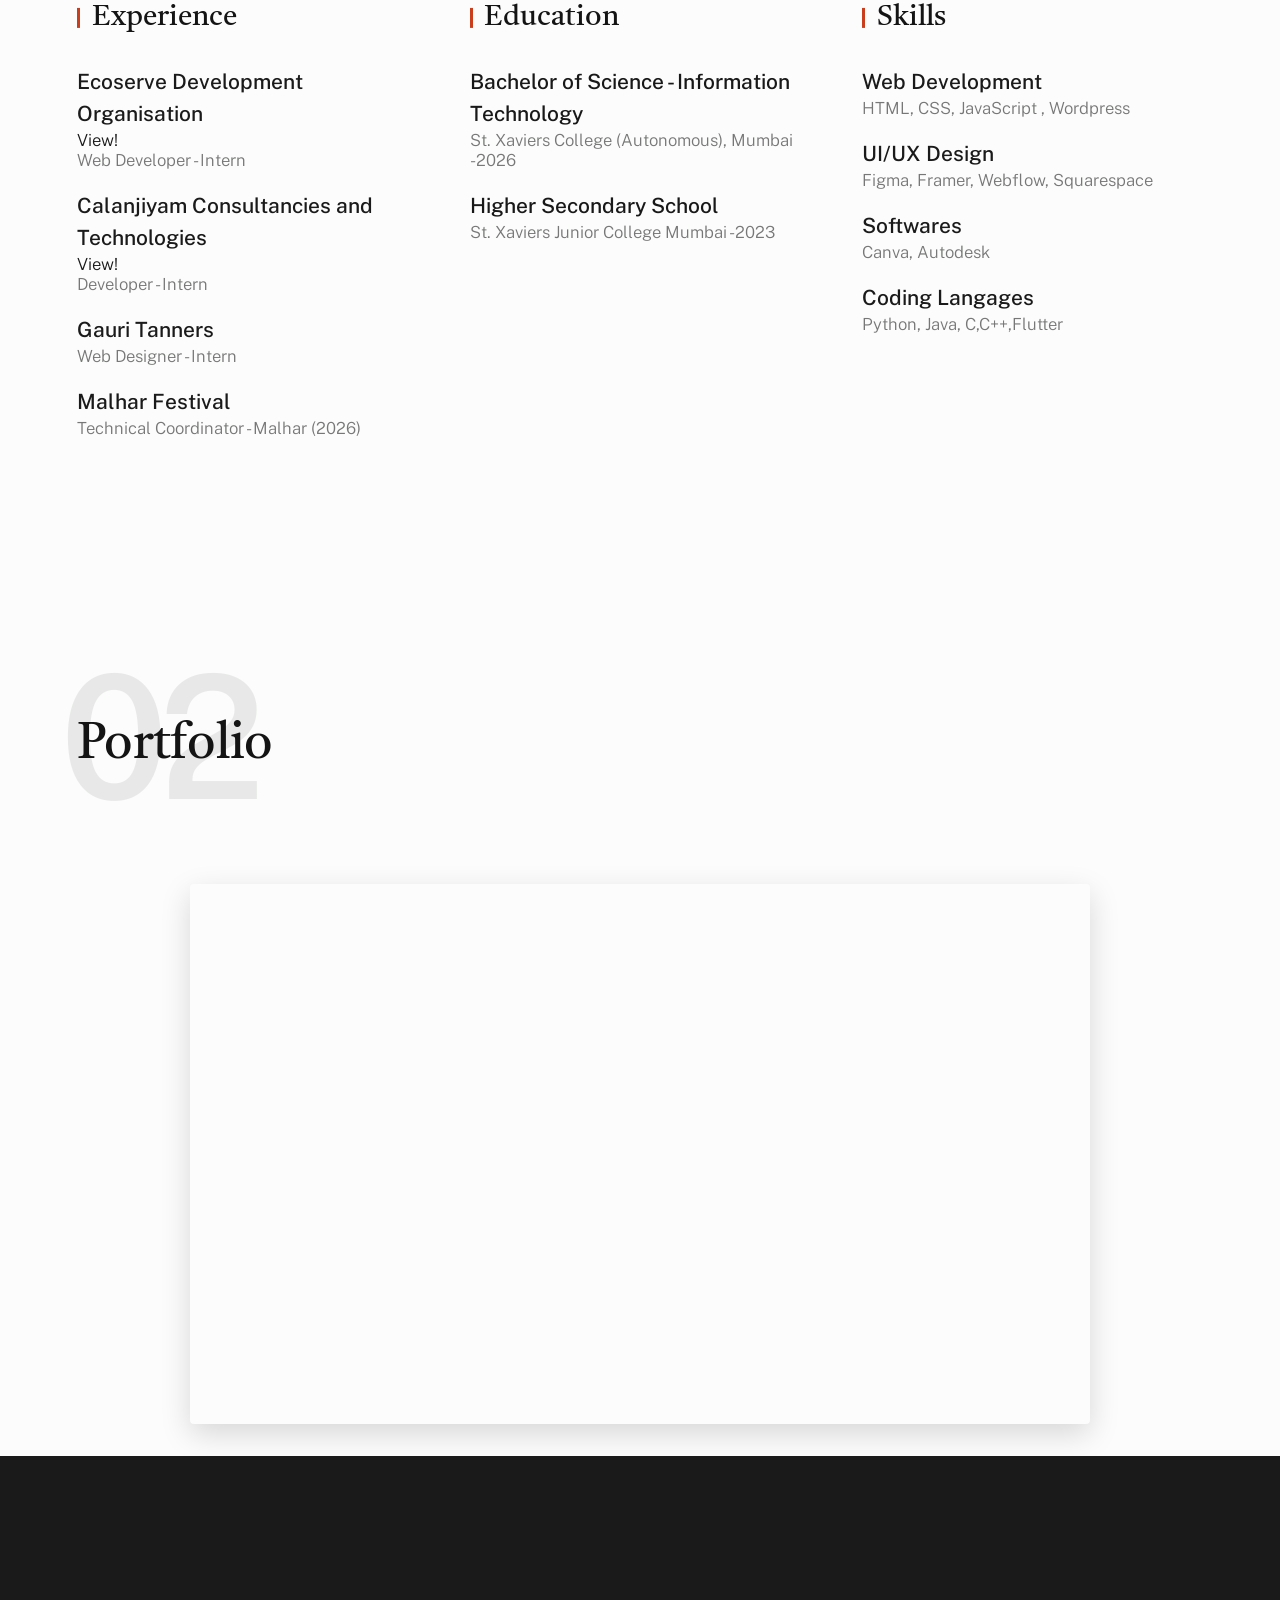
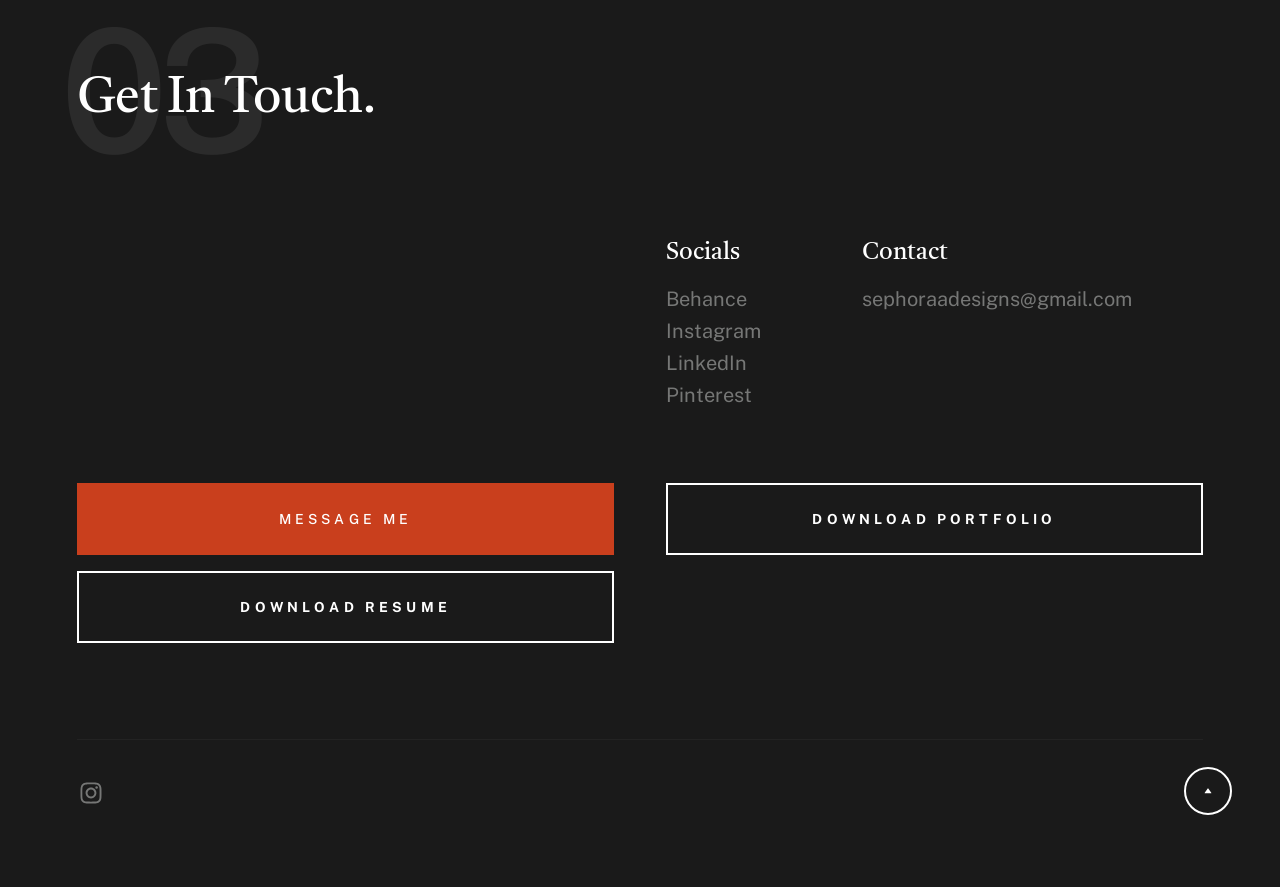
==== commit 93cabc0c: "Fix empty CSS transform/-ms-filter values in inline SVG styles" ====
--- a/index.html
+++ b/index.html
@@ -105,7 +105,7 @@
                 width="24"
                 height="24"
                 viewBox="0 0 24 24"
-                style="fill: rgba(0, 0, 0, 1); transform:; -ms-filter:"
+                style="fill: rgba(0, 0, 0, 1);"
               >
                 <path
                   d="M20,3H4C3.447,3,3,3.448,3,4v16c0,0.552,0.447,1,1,1h8.615v-6.96h-2.338v-2.725h2.338v-2c0-2.325,1.42-3.592,3.5-3.592 c0.699-0.002,1.399,0.034,2.095,0.107v2.42h-1.435c-1.128,0-1.348,0.538-1.348,1.325v1.735h2.697l-0.35,2.725h-2.348V21H20 c0.553,0,1-0.448,1-1V4C21,3.448,20.553,3,20,3z"
@@ -123,7 +123,7 @@
                 width="24"
                 height="24"
                 viewBox="0 0 24 24"
-                style="fill: rgba(0, 0, 0, 1); transform:; -ms-filter:"
+                style="fill: rgba(0, 0, 0, 1);"
               >
                 <path
                   d="M19.633,7.997c0.013,0.175,0.013,0.349,0.013,0.523c0,5.325-4.053,11.461-11.46,11.461c-2.282,0-4.402-0.661-6.186-1.809 c0.324,0.037,0.636,0.05,0.973,0.05c1.883,0,3.616-0.636,5.001-1.721c-1.771-0.037-3.255-1.197-3.767-2.793 c0.249,0.037,0.499,0.062,0.761,0.062c0.361,0,0.724-0.05,1.061-0.137c-1.847-0.374-3.23-1.995-3.23-3.953v-0.05 c0.537,0.299,1.16,0.486,1.82,0.511C3.534,9.419,2.823,8.184,2.823,6.787c0-0.748,0.199-1.434,0.548-2.032 c1.983,2.443,4.964,4.04,8.306,4.215c-0.062-0.3-0.1-0.611-0.1-0.923c0-2.22,1.796-4.028,4.028-4.028 c1.16,0,2.207,0.486,2.943,1.272c0.91-0.175,1.782-0.512,2.556-0.973c-0.299,0.935-0.936,1.721-1.771,2.22 c0.811-0.088,1.597-0.312,2.319-0.624C21.104,6.712,20.419,7.423,19.633,7.997z"
@@ -139,7 +139,7 @@
                 width="24"
                 height="24"
                 viewBox="0 0 24 24"
-                style="fill: rgba(0, 0, 0, 1); transform:; -ms-filter:"
+                style="fill: rgba(0, 0, 0, 1)"
               >
                 <path
                   d="M11.999,7.377c-2.554,0-4.623,2.07-4.623,4.623c0,2.554,2.069,4.624,4.623,4.624c2.552,0,4.623-2.07,4.623-4.624 C16.622,9.447,14.551,7.377,11.999,7.377L11.999,7.377z M11.999,15.004c-1.659,0-3.004-1.345-3.004-3.003 c0-1.659,1.345-3.003,3.004-3.003s3.002,1.344,3.002,3.003C15.001,13.659,13.658,15.004,11.999,15.004L11.999,15.004z"
@@ -159,7 +159,7 @@
                 width="24"
                 height="24"
                 viewBox="0 0 24 24"
-                style="fill: rgba(0, 0, 0, 1); transform:; -ms-filter:"
+                style="fill: rgba(0, 0, 0, 1)"
               >
                 <path
                   d="M7.799,5.698c0.589,0,1.122,0.051,1.601,0.152c0.479,0.102,0.888,0.267,1.226,0.497 c0.337,0.23,0.598,0.539,0.783,0.929c0.184,0.389,0.276,0.873,0.276,1.452c0,0.625-0.142,1.146-0.428,1.563 c-0.285,0.417-0.708,0.76-1.27,1.028c0.764,0.22,1.335,0.607,1.712,1.16c0.377,0.553,0.566,1.219,0.566,1.998 c0,0.629-0.122,1.175-0.366,1.638c-0.244,0.463-0.576,0.84-0.995,1.13c-0.42,0.291-0.9,0.507-1.443,0.65 c-0.542,0.142-1.1,0.213-1.673,0.213H0V5.698H7.799z M7.332,10.989c0.482,0,0.879-0.115,1.191-0.346 c0.312-0.23,0.464-0.605,0.464-1.123c0-0.286-0.052-0.521-0.155-0.706c-0.103-0.184-0.241-0.328-0.413-0.434 c-0.172-0.105-0.371-0.179-0.598-0.221c-0.227-0.042-0.464-0.063-0.711-0.063H3.553v2.893H7.332z M7.561,16.508 c0.27,0,0.527-0.026,0.773-0.078c0.246-0.052,0.462-0.142,0.65-0.27c0.187-0.128,0.337-0.302,0.45-0.521 c0.113-0.22,0.169-0.501,0.169-0.843c0-0.673-0.19-1.154-0.57-1.443c-0.38-0.29-0.882-0.435-1.508-0.435H3.553v3.59H7.561z"
@@ -180,7 +180,7 @@
                 width="24"
                 height="24"
                 viewBox="0 0 24 24"
-                style="fill: rgba(0, 0, 0, 1); transform:; -ms-filter:"
+                style="fill: rgba(0, 0, 0, 1)"
               >
                 <path
                   d="M21,4H3C1.897,4,1,4.897,1,6v12c0,1.103,0.897,2,2,2h18c1.103,0,2-0.897,2-2V6C23,4.897,22.103,4,21,4z M21,6 v0.511l-9,7.2L3,6.511V6H21z M3,18V8.97l8.375,6.7C11.56,15.815,11.78,15.87,12,15.87s0.44-0.055,0.625-0.2L21,8.97V18H3z"
@@ -196,7 +196,7 @@
                 width="24"
                 height="24"
                 viewBox="0 0 24 24"
-                style="fill: rgba(0, 0, 0, 1); transform:; msfilter:"
+                style="fill: rgba(0, 0, 0, 1)"
               >
                 <path
                   d="M11.99 2C6.472 2 2 6.473 2 11.99c0 4.232 2.633 7.85 6.35 9.306-.088-.79-.166-2.006.034-2.868.182-.78 1.172-4.966 1.172-4.966s-.299-.599-.299-1.484c0-1.388.805-2.425 1.808-2.425.853 0 1.264.64 1.264 1.407 0 .858-.546 2.139-.827 3.327-.235.994.499 1.805 1.479 1.805 1.775 0 3.141-1.872 3.141-4.575 0-2.392-1.719-4.064-4.173-4.064-2.843 0-4.512 2.132-4.512 4.335 0 .858.331 1.779.744 2.28a.3.3 0 0 1 .069.286c-.076.315-.245.994-.277 1.133-.044.183-.145.222-.335.134-1.247-.581-2.027-2.405-2.027-3.871 0-3.151 2.289-6.045 6.601-6.045 3.466 0 6.159 2.469 6.159 5.77 0 3.444-2.171 6.213-5.184 6.213-1.013 0-1.964-.525-2.29-1.146l-.623 2.374c-.225.868-.834 1.956-1.241 2.62a10 10 0 0 0 2.958.445c5.517 0 9.99-4.473 9.99-9.99S17.507 2 11.99 2"
@@ -227,7 +227,7 @@
                 width="24"
                 height="24"
                 viewBox="0 0 24 24"
-                style="fill: rgba(0, 0, 0, 1); transform:; msfilter:"
+                style="fill: rgba(0, 0, 0, 1)"
               >
                 <path
                   d="M11.178 19.569a.998.998 0 0 0 1.644 0l9-13A.999.999 0 0 0 21 5H3a1.002 1.002 0 0 0-.822 1.569l9 13z"
@@ -269,15 +269,21 @@
                 <ul class="s-about__list">
                   <li>
                     Ecoserve Development Organisation
+                    <span>
+                      <a href="/website/index.html">View!</a>
+                    </span>
                     <span>Web Developer - Intern </span>
+                  </li>
+                  <li>
+                    Calanjiyam Consultancies and Technologies
+                    <span>
+                      <a href="/finance-tracker/pages/profile.html">View!</a>
+                    </span>
+                    <span>Developer - Intern</span>
                   </li>
                   <li>
                     Gauri Tanners
                     <span>Web Designer - Intern</span>
-                  </li>
-                  <li>
-                    Calanjiyam Consultancies and Technologies
-                    <span>Developer - Intern</span>
                   </li>
                   <li>
                     Malhar Festival
@@ -507,7 +513,7 @@
                     width="24"
                     height="24"
                     viewBox="0 0 24 24"
-                    style="fill: rgba(0, 0, 0, 1); transform:; -ms-filter:"
+                    style="fill: rgba(0, 0, 0, 1)"
                   >
                     <path
                       d="M11.999,7.377c-2.554,0-4.623,2.07-4.623,4.623c0,2.554,2.069,4.624,4.623,4.624c2.552,0,4.623-2.07,4.623-4.624 C16.622,9.447,14.551,7.377,11.999,7.377L11.999,7.377z M11.999,15.004c-1.659,0-3.004-1.345-3.004-3.003 c0-1.659,1.345-3.003,3.004-3.003s3.002,1.344,3.002,3.003C15.001,13.659,13.658,15.004,11.999,15.004L11.999,15.004z"
@@ -544,7 +550,7 @@
               width="24"
               height="24"
               viewBox="0 0 24 24"
-              style="fill: rgba(0, 0, 0, 1); transform:; msfilter:"
+              style="fill: rgba(0, 0, 0, 1)"
             >
               <path
                 d="M5.536 21.886a1.004 1.004 0 0 0 1.033-.064l13-9a1 1 0 0 0 0-1.644l-13-9A1 1 0 0 0 5 3v18a1 1 0 0 0 .536.886z"
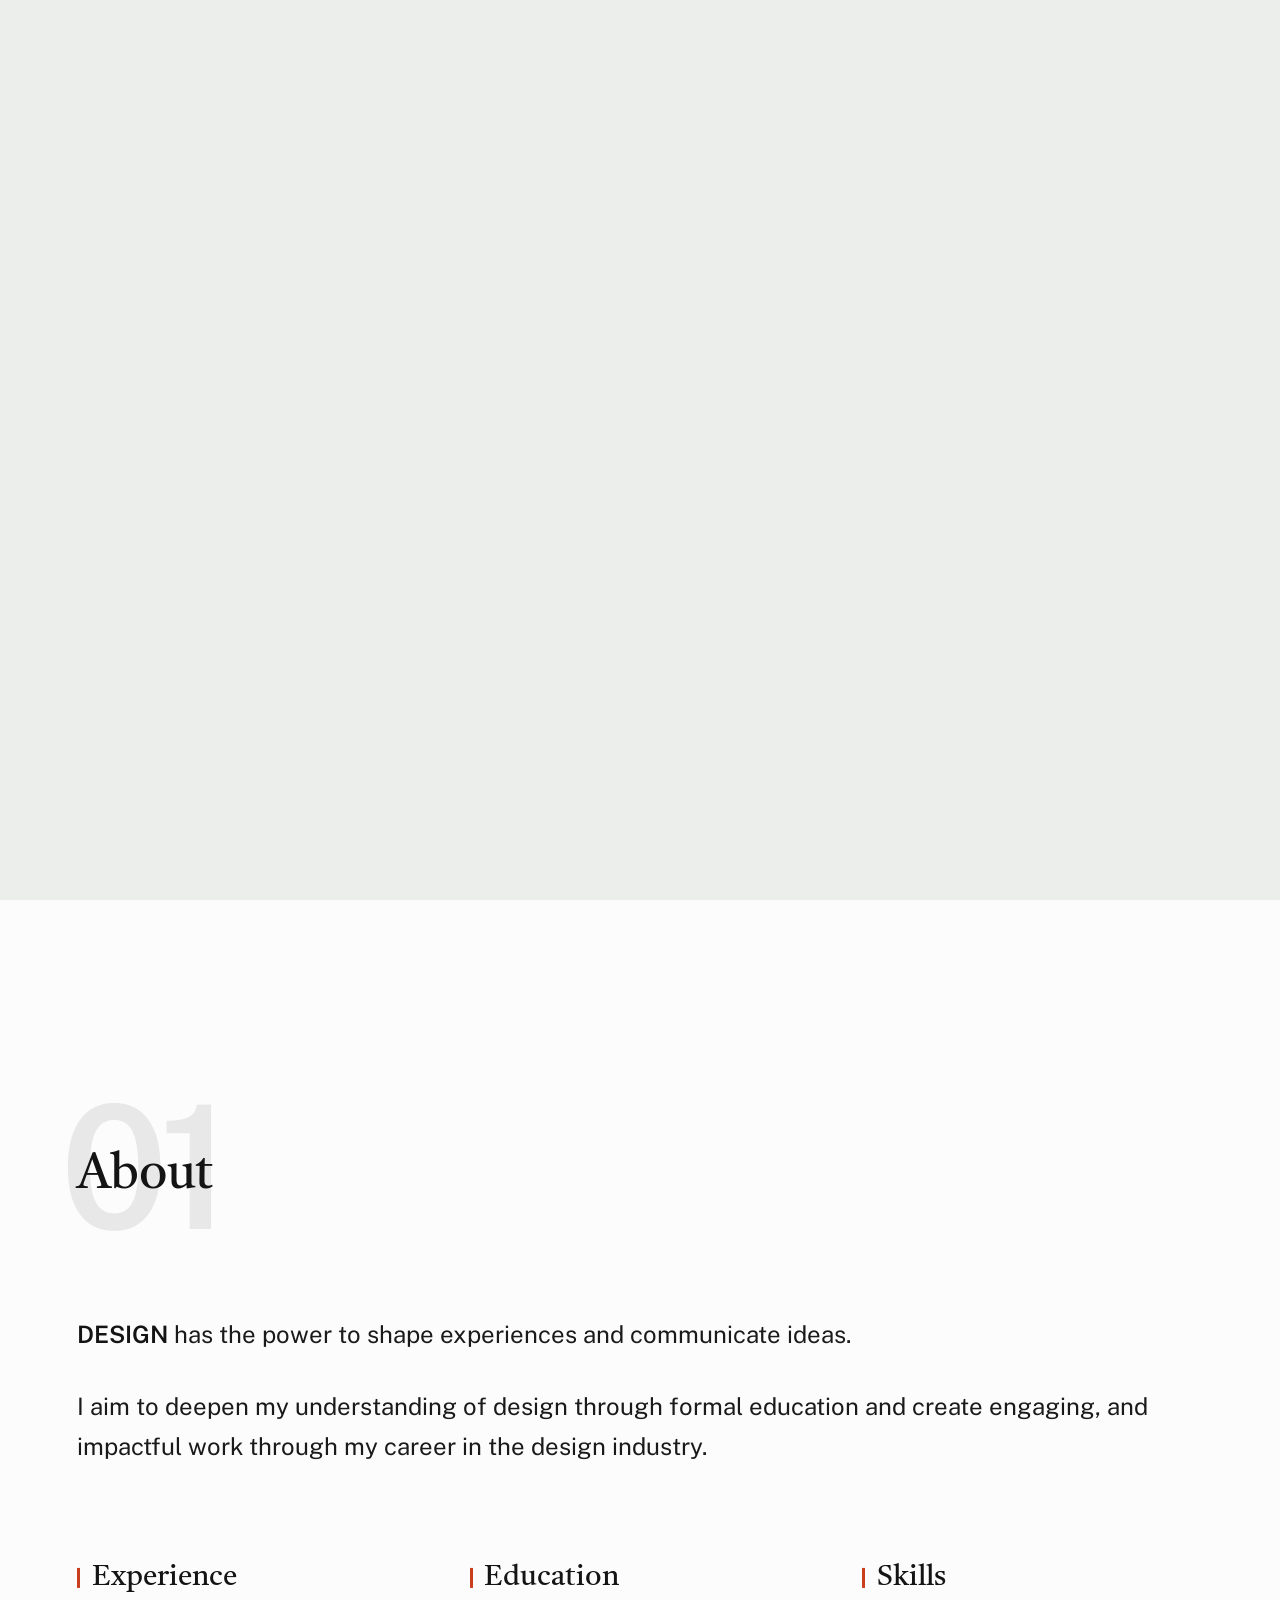
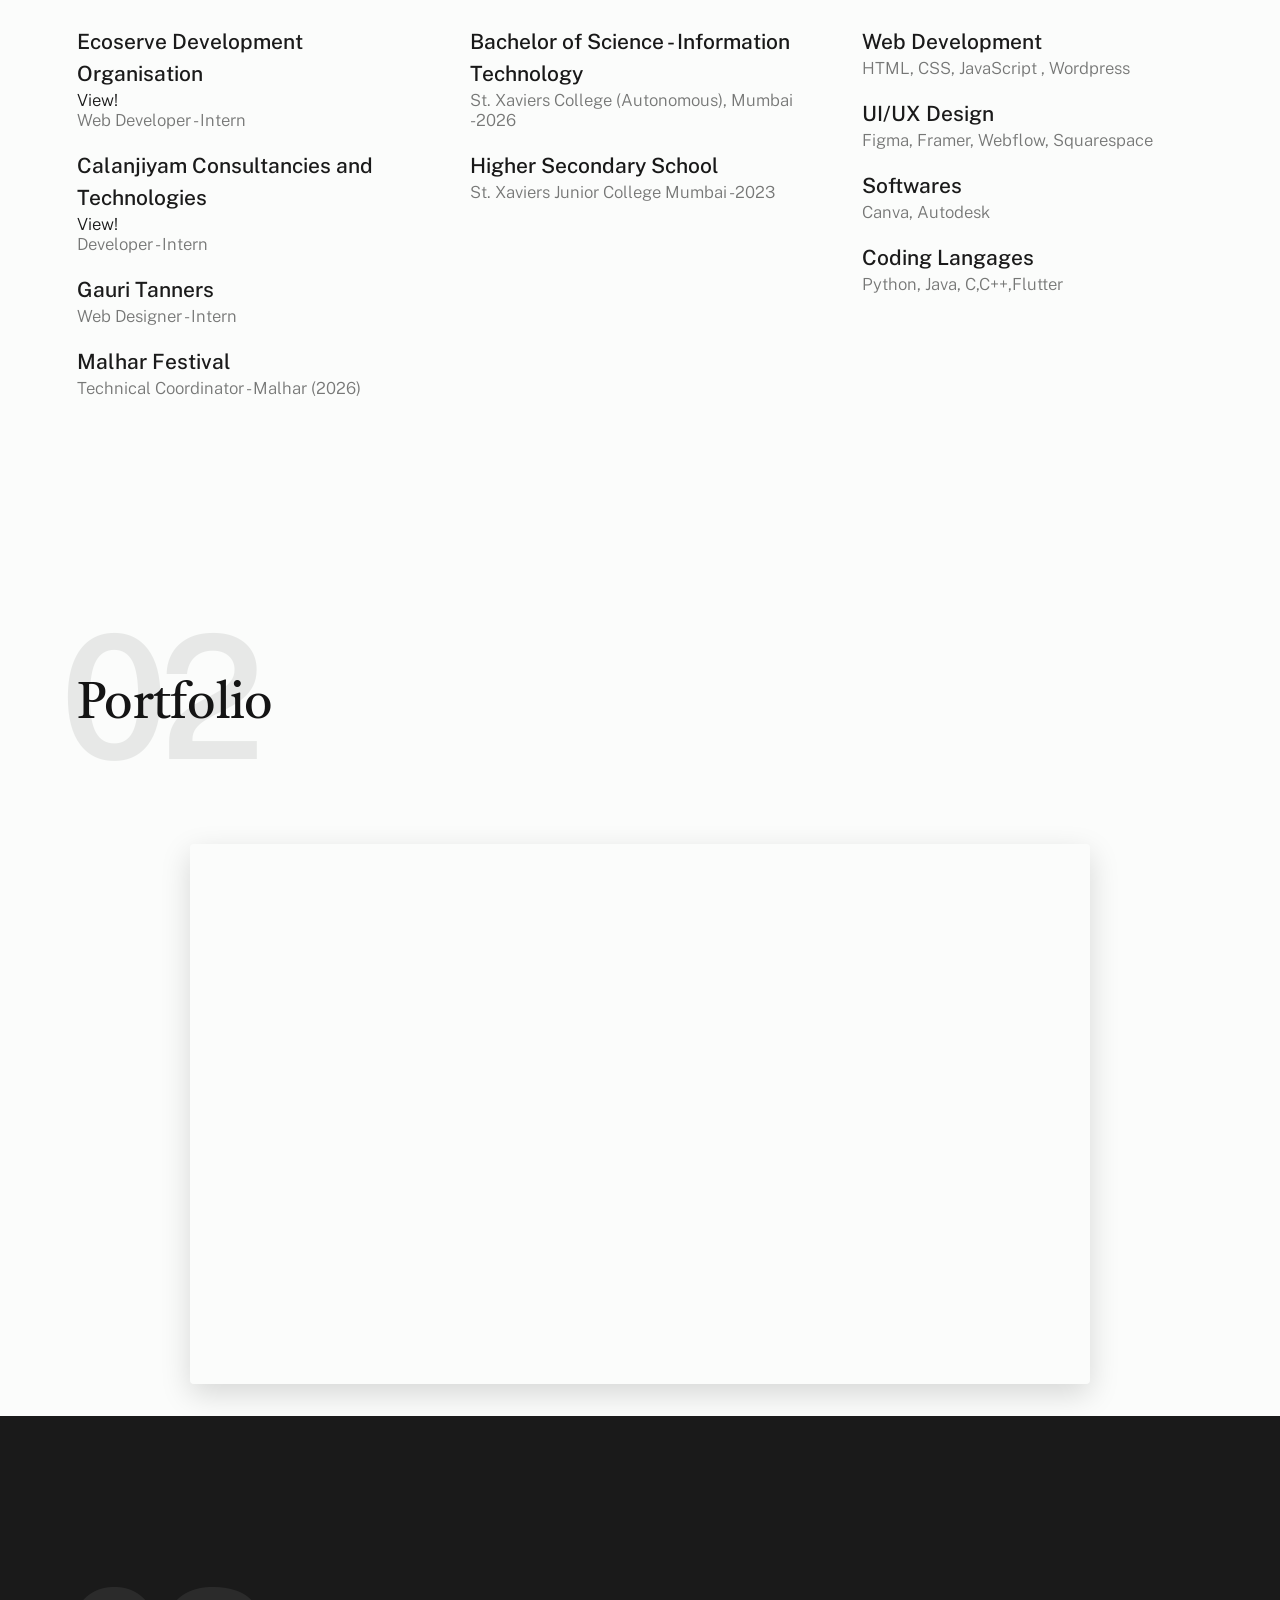
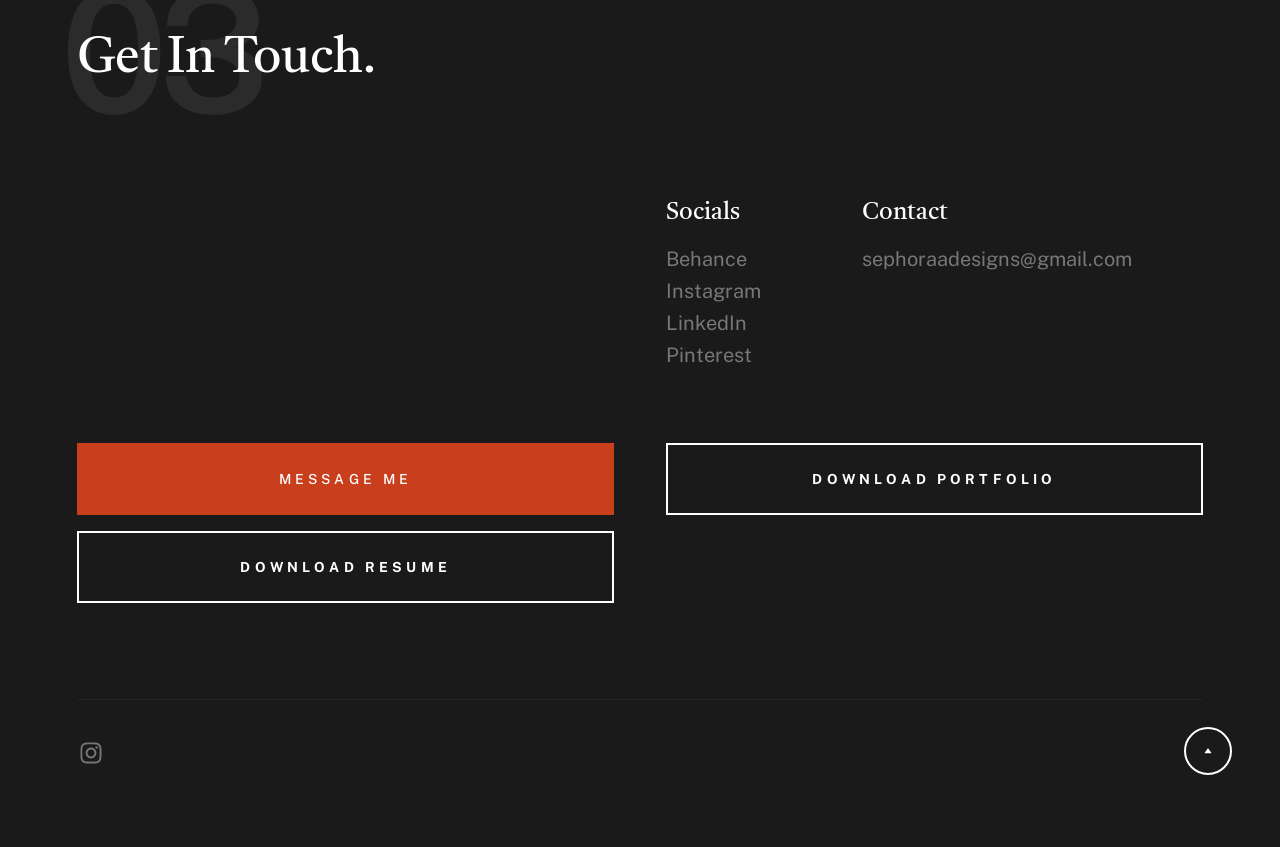
==== commit 2a408719: "modified index" ====
--- a/index.html
+++ b/index.html
@@ -252,9 +252,8 @@
             <!-- end section-header -->
 
             <p class="attention-getter">
-              Passionate about art from a young age, I have always been drawn to
-              creativity, visual expression, and storytelling.Design has the
-              power to shape experiences and communicate ideas.
+              <b>DESIGN </b> has the power to shape experiences and communicate
+              ideas.
             </p>
 
             <p class="attention-getter">
